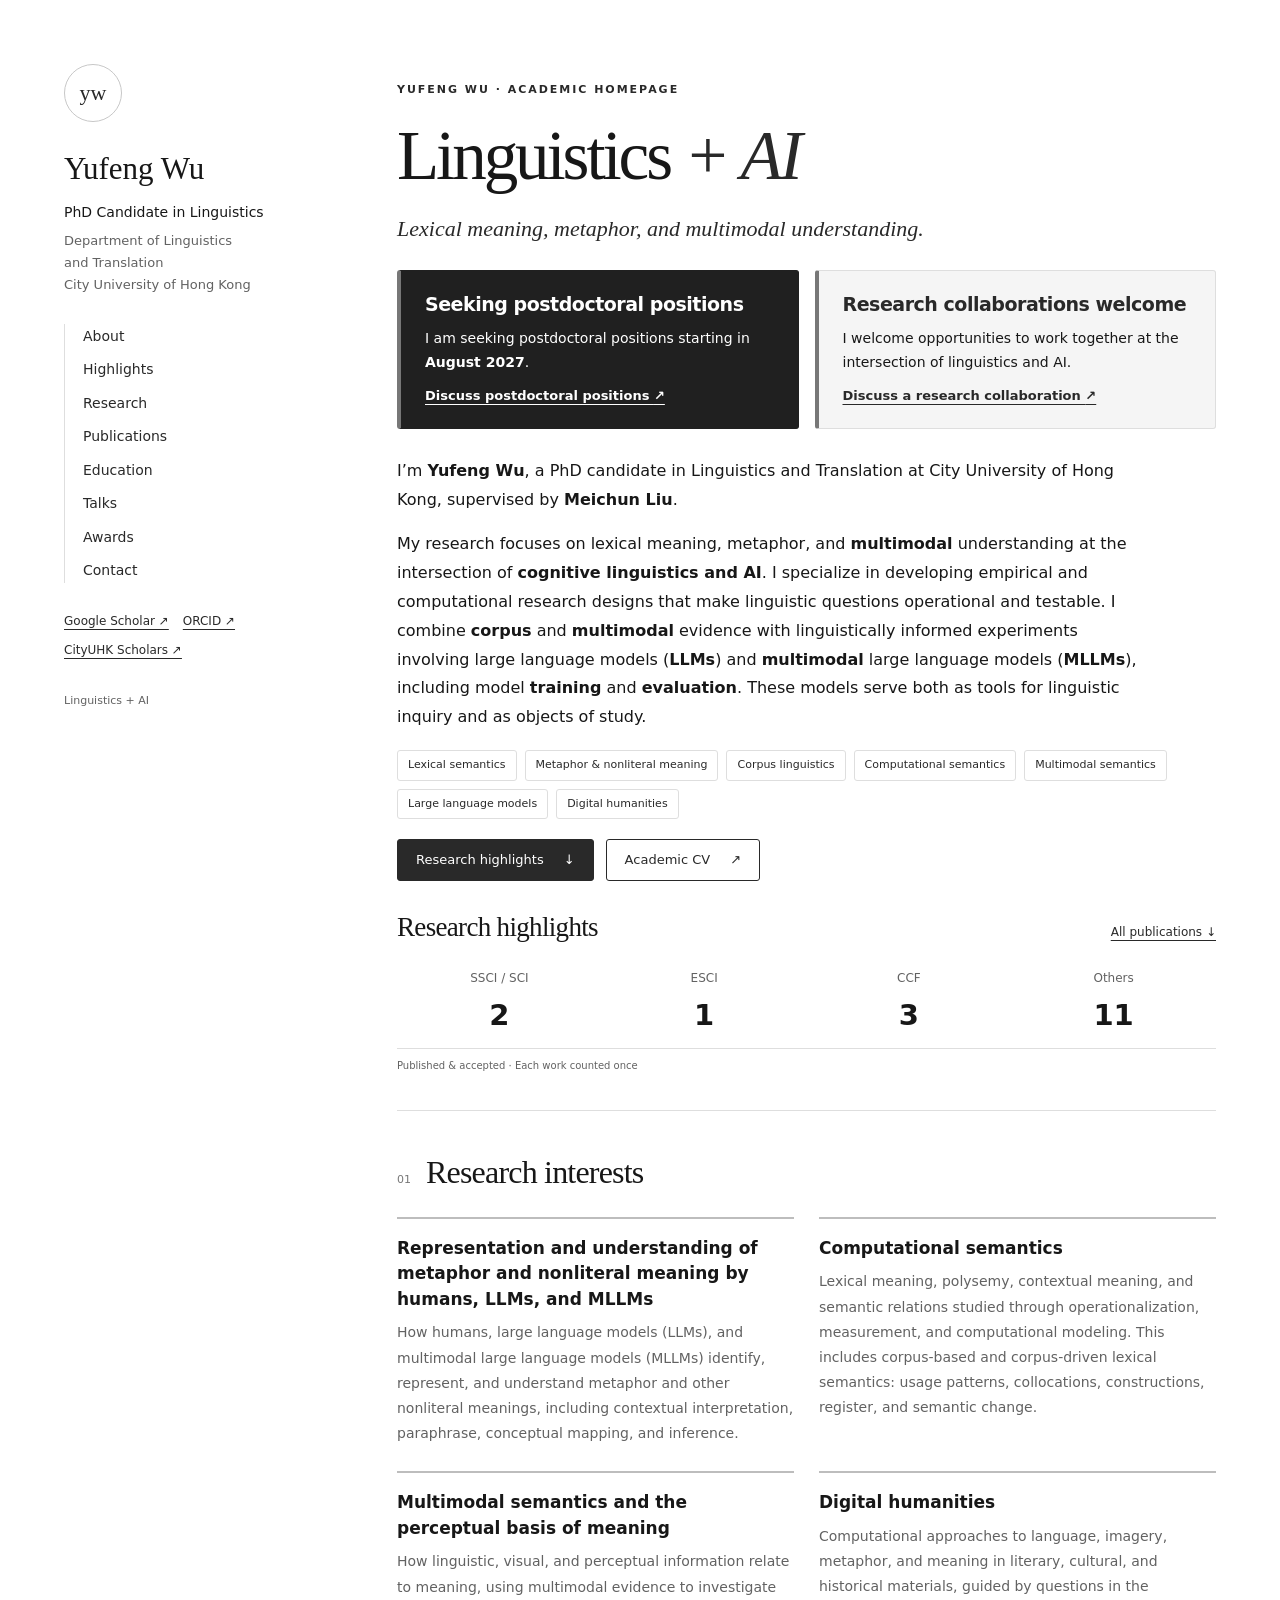
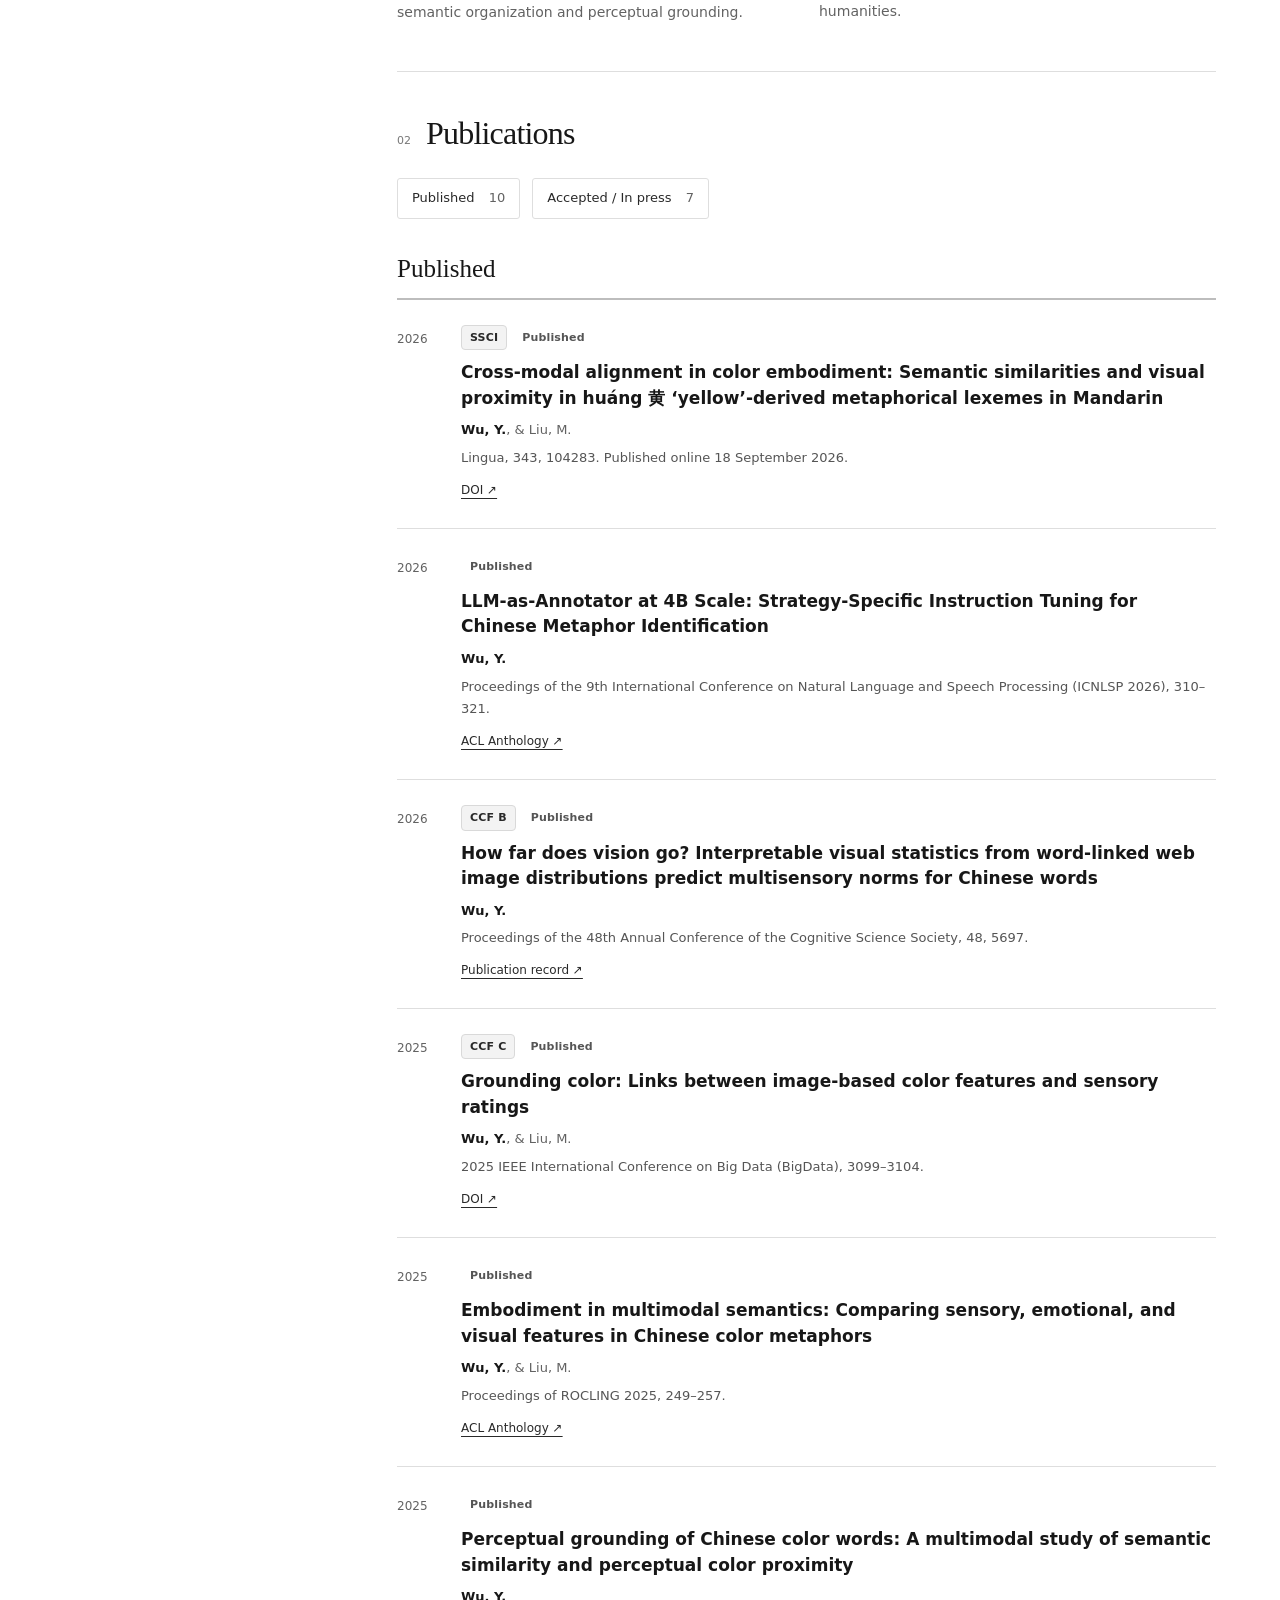
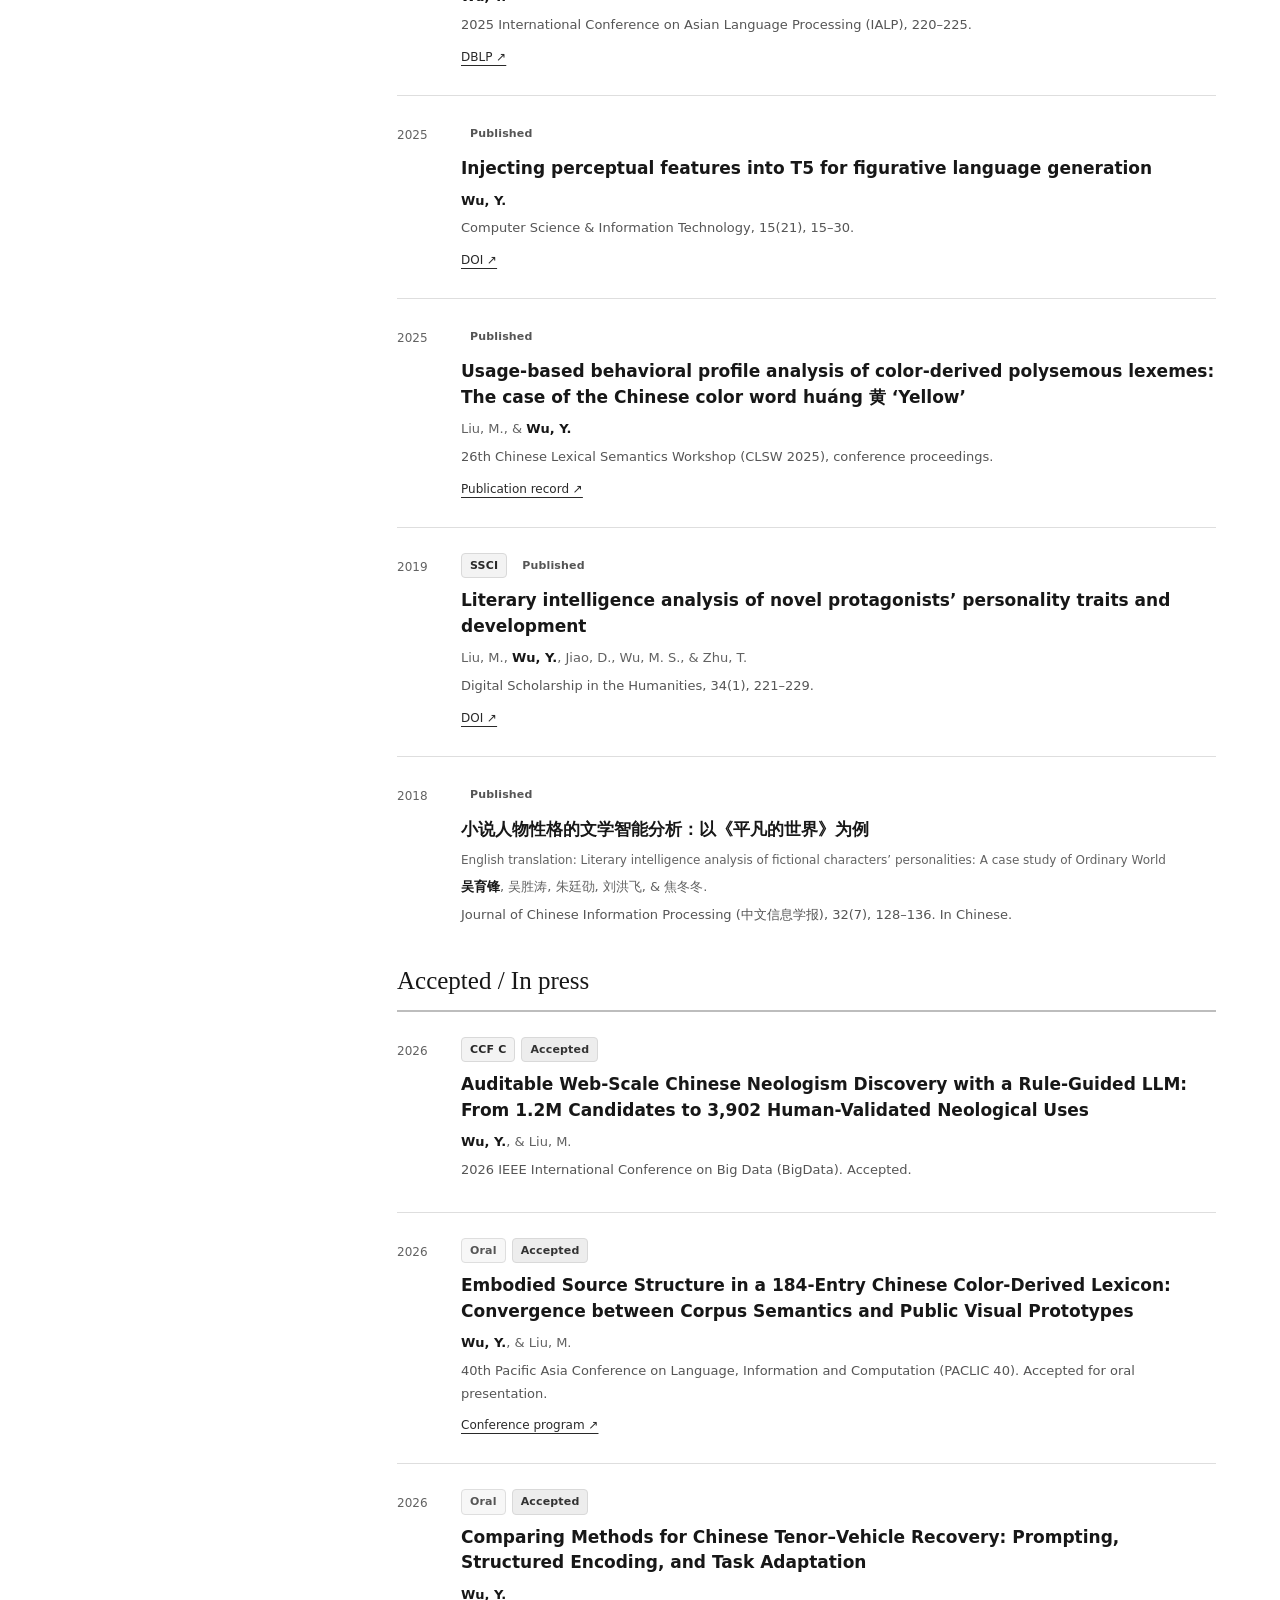
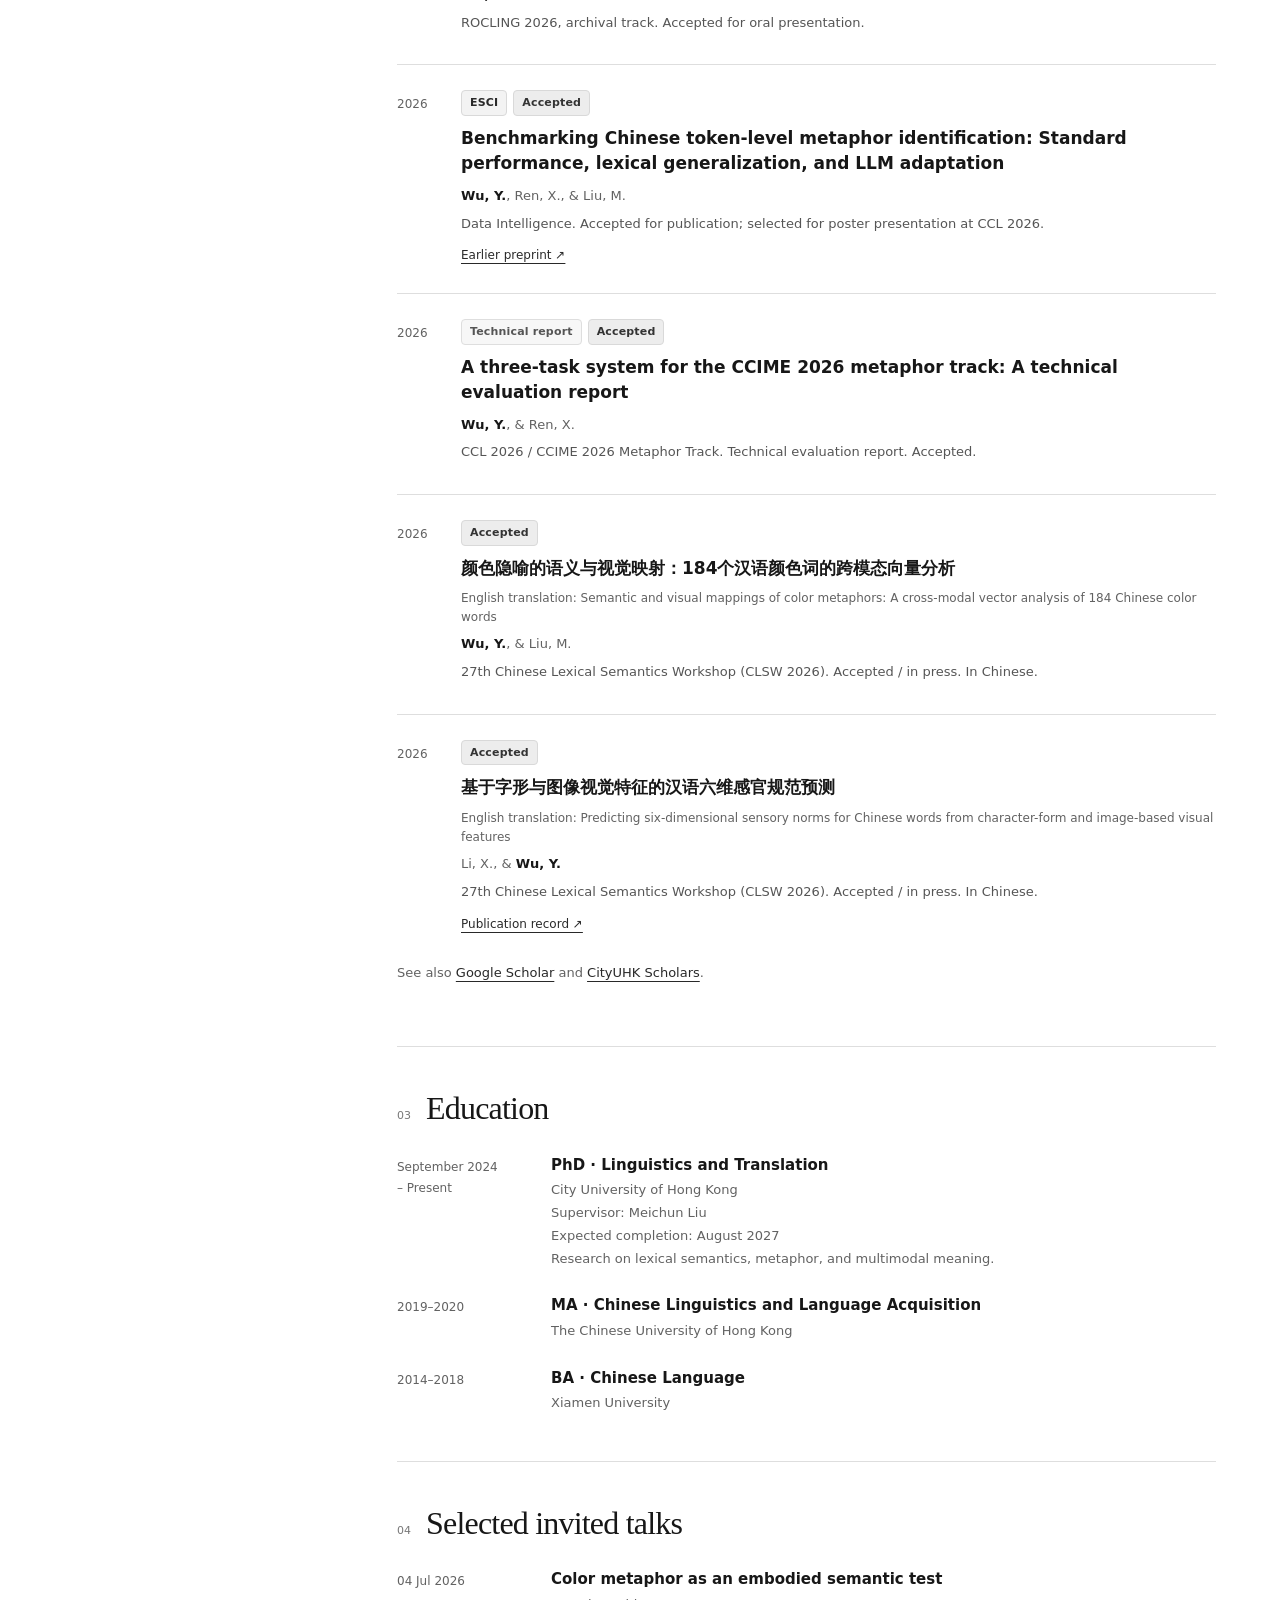
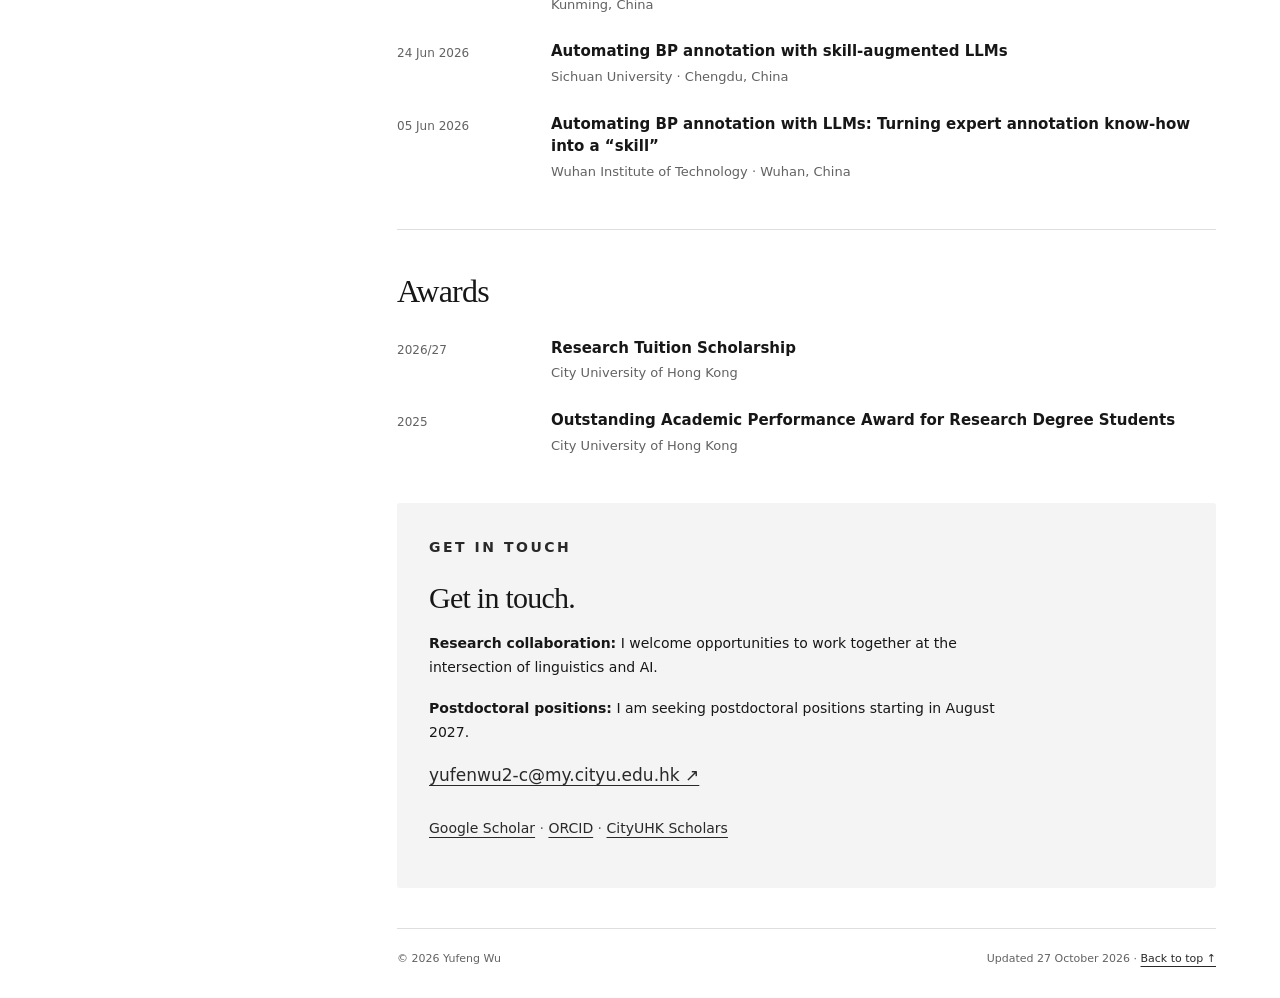
==== index.html @ 5bd3dda6 "Unify MLLMs terminology in research interests" ====
<!doctype html>
<html lang="en">
<head>
  <meta charset="utf-8"><meta name="viewport" content="width=device-width,initial-scale=1">
  <title>Yufeng Wu | Linguistics + AI</title>
  <meta name="description" content="Yufeng Wu is a PhD candidate in Linguistics and Translation at City University of Hong Kong. Linguistics + AI: lexical semantics, metaphor, computational semantics, multimodal meaning, and digital humanities.">
  <meta name="keywords" content="Yufeng Wu, Linguistics + AI, lexical semantics, metaphor, corpus linguistics, computational semantics, multimodal semantics, large language models, digital humanities">
  <meta name="theme-color" content="#ffffff"><meta property="og:title" content="Yufeng Wu | Linguistics + AI"><meta property="og:description" content="Linguistics + AI: lexical semantics, metaphor, multimodal meaning, and digital humanities."><meta property="og:type" content="website"><meta property="og:url" content="https://evan-wu59.github.io/">
  <link rel="canonical" href="https://evan-wu59.github.io/"><link rel="icon" type="image/svg+xml" href="favicon.svg"><link rel="stylesheet" href="styles.css?v=20261028-monochrome"><script src="site.js" defer></script>
</head>
<body>
<a class="skip" href="#main">Skip to content</a>
<div class="layout">
  <aside class="sidebar" aria-label="Profile and navigation">
    <div class="monogram" aria-hidden="true">yw</div>
    <a class="identity" href="./">Yufeng Wu</a>
    <p class="role">PhD Candidate in Linguistics</p>
    <p class="affiliation">Department of Linguistics<br>and Translation<br>City University of Hong Kong</p>
    <nav class="navigation" aria-label="Main navigation"><a href="#about">About</a><a href="#highlights">Highlights</a><a href="#research">Research</a><a href="#publications">Publications</a><a href="#education">Education</a><a href="#talks">Talks</a><a href="#awards">Awards</a><a href="#contact">Contact</a></nav>
    <div class="profile-links"><a href="https://scholar.google.com/citations?user=nvYz400AAAAJ&amp;hl=en">Google Scholar ↗</a><a href="https://orcid.org/0000-0002-1842-1677">ORCID ↗</a><a href="https://scholars.cityu.edu.hk/en/persons/yufenwu2/">CityUHK Scholars ↗</a></div>
    <p class="sidebar-note">Linguistics + AI</p>
  </aside>
  <main id="main">
    <section class="hero" id="about" aria-labelledby="intro-title">
<p class="eyebrow">Yufeng Wu · Academic homepage</p>
<h1 id="intro-title">Linguistics <em>+ AI</em></h1>
<p class="hero-subtitle">Lexical meaning, metaphor, and multimodal understanding.</p>
<div class="opportunity-grid">
<aside class="opportunities" aria-label="Postdoctoral positions">
<h2 class="opportunity-title">Seeking postdoctoral positions</h2>
<p>I am seeking postdoctoral positions starting in <strong>August 2027</strong>.</p>
<a class="opportunity-link" href="mailto:yufenwu2-c@my.cityu.edu.hk?subject=Postdoctoral%20positions%20starting%20August%202027">Discuss postdoctoral positions <span aria-hidden="true">&#8599;</span></a>
</aside>
<aside class="opportunities collaboration" aria-label="Research collaboration">
<h2 class="opportunity-title">Research collaborations welcome</h2>
<p>I welcome opportunities to work together at the intersection of linguistics and AI.</p>
<a class="opportunity-link" href="mailto:yufenwu2-c@my.cityu.edu.hk?subject=Research%20collaboration">Discuss a research collaboration <span aria-hidden="true">&#8599;</span></a>
</aside>
</div>
<div class="intro">
  <p>I’m <strong>Yufeng Wu</strong>, a PhD candidate in Linguistics and Translation at City University of Hong Kong, supervised by <strong>Meichun Liu</strong>.</p>
  <p>My research focuses on lexical meaning, metaphor, and <strong>multimodal</strong> understanding at the intersection of <strong>cognitive linguistics and AI</strong>. I specialize in developing empirical and computational research designs that make linguistic questions operational and testable. I combine <strong>corpus</strong> and <strong>multimodal</strong> evidence with linguistically informed experiments involving large language models (<strong>LLMs</strong>) and <strong>multimodal</strong> large language models (<strong>MLLMs</strong>), including model <strong>training</strong> and <strong>evaluation</strong>. These models serve both as tools for linguistic inquiry and as objects of study.</p>
</div>
<ul class="keywords" aria-label="Research keywords"><li>Lexical semantics</li><li>Metaphor &amp; nonliteral meaning</li><li>Corpus linguistics</li><li>Computational semantics</li><li>Multimodal semantics</li><li>Large language models</li><li>Digital humanities</li></ul>
<div class="hero-actions"><a class="button" href="#highlights">Research highlights <span aria-hidden="true">↓</span></a><a class="button secondary" href="cv.html">Academic CV <span aria-hidden="true">↗</span></a></div>
</section><section class="highlights" id="highlights" aria-labelledby="highlights-title"><div class="highlight-heading"><h2 id="highlights-title">Research highlights</h2><a href="#publications">All publications &darr;</a></div><table class="research-stats" aria-describedby="stats-note"><caption class="sr-only">All published and accepted works, counted once.</caption><thead><tr><th scope="col"><a href="#publication-01" title="Lingua; Digital Scholarship in the Humanities">SSCI / SCI</a></th><th scope="col"><a href="#publication-14" title="Data Intelligence; accepted for publication">ESCI</a></th><th scope="col"><a href="#publication-03" title="CogSci and IEEE BigData">CCF</a></th><th scope="col"><a href="#publication-02" title="Other published and accepted works">Others</a></th></tr></thead><tbody><tr><td>2</td><td>1</td><td>3</td><td>11</td></tr></tbody></table><p class="stats-note" id="stats-note">Published &amp; accepted &middot; Each work counted once</p></section>
    <section class="section" id="research" aria-labelledby="research-title"><div class="section-head"><span class="section-num" aria-hidden="true">01</span><h2 id="research-title">Research interests</h2></div><div class="research-grid"><article class="research-item"><h3>Representation and understanding of metaphor and nonliteral meaning by humans, LLMs, and MLLMs</h3><p>How humans, large language models (LLMs), and multimodal large language models (MLLMs) identify, represent, and understand metaphor and other nonliteral meanings, including contextual interpretation, paraphrase, conceptual mapping, and inference.</p></article><article class="research-item"><h3>Computational semantics</h3><p>Lexical meaning, polysemy, contextual meaning, and semantic relations studied through operationalization, measurement, and computational modeling. This includes corpus-based and corpus-driven lexical semantics: usage patterns, collocations, constructions, register, and semantic change.</p></article><article class="research-item"><h3>Multimodal semantics and the perceptual basis of meaning</h3><p>How linguistic, visual, and perceptual information relate to meaning, using multimodal evidence to investigate semantic organization and perceptual grounding.</p></article><article class="research-item"><h3>Digital humanities</h3><p>Computational approaches to language, imagery, metaphor, and meaning in literary, cultural, and historical materials, guided by questions in the humanities.</p></article></div></section>
    <section class="section" id="publications" aria-labelledby="publications-title"><div class="section-head"><span class="section-num" aria-hidden="true">02</span><h2 id="publications-title">Publications</h2></div><nav class="publication-jumps" aria-label="Publication categories"><a href="#published">Published <span>10</span></a><a href="#accepted">Accepted / In press <span>7</span></a></nav><section class="publication-group" id="published" aria-labelledby="published-title"><h3 class="publication-group-title" id="published-title">Published</h3><div class="publications"><article class="publication" id="publication-01"><span class="year">2026</span><div><div class="publication-badges"><a class="badge ssci" href="https://repository.gsi.de/record/44280" title="Journal indexed in the Social Sciences Citation Index">SSCI</a><span class="badge status-published">Published</span></div><h4><a href="https://doi.org/10.1016/j.lingua.2026.104283">Cross-modal alignment in color embodiment: Semantic similarities and visual proximity in huáng 黄 ‘yellow’-derived metaphorical lexemes in Mandarin</a></h4><p class="authors"><strong>Wu, Y.</strong>, &amp; Liu, M.</p><p class="venue">Lingua, 343, 104283. Published online 18 September 2026.</p><a class="paper-link" href="https://doi.org/10.1016/j.lingua.2026.104283">DOI ↗</a></div></article>
<article class="publication" id="publication-02"><span class="year">2026</span><div><div class="publication-badges"><span class="badge status-published">Published</span></div><h4><a href="https://aclanthology.org/2026.icnlsp-1.29/">LLM-as-Annotator at 4B Scale: Strategy-Specific Instruction Tuning for Chinese Metaphor Identification</a></h4><p class="authors"><strong>Wu, Y.</strong></p><p class="venue">Proceedings of the 9th International Conference on Natural Language and Speech Processing (ICNLSP 2026), 310–321.</p><a class="paper-link" href="https://aclanthology.org/2026.icnlsp-1.29/">ACL Anthology ↗</a></div></article>
<article class="publication" id="publication-03"><span class="year">2026</span><div><div class="publication-badges"><a class="badge ccf-b" href="https://www.ccf.org.cn/Academic_Evaluation/Cross_Compre_Emerging/" title="CCF conference classification">CCF B</a><span class="badge status-published">Published</span></div><h4><a href="https://scholars.cityu.edu.hk/en/publications/how-far-does-vision-go-interpretable-visual-statistics-from-word-/">How far does vision go? Interpretable visual statistics from word-linked web image distributions predict multisensory norms for Chinese words</a></h4><p class="authors"><strong>Wu, Y.</strong></p><p class="venue">Proceedings of the 48th Annual Conference of the Cognitive Science Society, 48, 5697.</p><a class="paper-link" href="https://scholars.cityu.edu.hk/en/publications/how-far-does-vision-go-interpretable-visual-statistics-from-word-/">Publication record ↗</a></div></article>
<article class="publication" id="publication-04"><span class="year">2025</span><div><div class="publication-badges"><a class="badge ccf-c" href="https://www.ccf.org.cn/Academic_Evaluation/Cross_Compre_Emerging/" title="CCF conference classification">CCF C</a><span class="badge status-published">Published</span></div><h4><a href="https://doi.org/10.1109/BigData66926.2025.11402210">Grounding color: Links between image-based color features and sensory ratings</a></h4><p class="authors"><strong>Wu, Y.</strong>, &amp; Liu, M.</p><p class="venue">2025 IEEE International Conference on Big Data (BigData), 3099–3104.</p><a class="paper-link" href="https://doi.org/10.1109/BigData66926.2025.11402210">DOI ↗</a></div></article>
<article class="publication" id="publication-05"><span class="year">2025</span><div><div class="publication-badges"><span class="badge status-published">Published</span></div><h4><a href="https://aclanthology.org/2025.rocling-main.26/">Embodiment in multimodal semantics: Comparing sensory, emotional, and visual features in Chinese color metaphors</a></h4><p class="authors"><strong>Wu, Y.</strong>, &amp; Liu, M.</p><p class="venue">Proceedings of ROCLING 2025, 249–257.</p><a class="paper-link" href="https://aclanthology.org/2025.rocling-main.26/">ACL Anthology ↗</a></div></article>
<article class="publication" id="publication-06"><span class="year">2025</span><div><div class="publication-badges"><span class="badge status-published">Published</span></div><h4><a href="https://dblp.org/rec/conf/ialp/Wu25">Perceptual grounding of Chinese color words: A multimodal study of semantic similarity and perceptual color proximity</a></h4><p class="authors"><strong>Wu, Y.</strong></p><p class="venue">2025 International Conference on Asian Language Processing (IALP), 220–225.</p><a class="paper-link" href="https://dblp.org/rec/conf/ialp/Wu25">DBLP ↗</a></div></article>
<article class="publication" id="publication-07"><span class="year">2025</span><div><div class="publication-badges"><span class="badge status-published">Published</span></div><h4><a href="https://doi.org/10.5121/csit.2025.152102">Injecting perceptual features into T5 for figurative language generation</a></h4><p class="authors"><strong>Wu, Y.</strong></p><p class="venue">Computer Science &amp; Information Technology, 15(21), 15–30.</p><a class="paper-link" href="https://doi.org/10.5121/csit.2025.152102">DOI ↗</a></div></article>
<article class="publication" id="publication-08"><span class="year">2025</span><div><div class="publication-badges"><span class="badge status-published">Published</span></div><h4><a href="https://scholars.cityu.edu.hk/en/publications/usage-based-behavioral-profile-analysis-of-color-derived-polysemo/">Usage-based behavioral profile analysis of color-derived polysemous lexemes: The case of the Chinese color word huáng 黄 ‘Yellow’</a></h4><p class="authors">Liu, M., &amp; <strong>Wu, Y.</strong></p><p class="venue">26th Chinese Lexical Semantics Workshop (CLSW 2025), conference proceedings.</p><a class="paper-link" href="https://scholars.cityu.edu.hk/en/publications/usage-based-behavioral-profile-analysis-of-color-derived-polysemo/">Publication record ↗</a></div></article>
<article class="publication" id="publication-09"><span class="year">2019</span><div><div class="publication-badges"><a class="badge ssci" href="https://academic.oup.com/dsh/pages/about" title="Journal indexed in the Social Sciences Citation Index">SSCI</a><span class="badge status-published">Published</span></div><h4><a href="https://doi.org/10.1093/llc/fqy020">Literary intelligence analysis of novel protagonists’ personality traits and development</a></h4><p class="authors">Liu, M., <strong>Wu, Y.</strong>, Jiao, D., Wu, M. S., &amp; Zhu, T.</p><p class="venue">Digital Scholarship in the Humanities, 34(1), 221–229.</p><a class="paper-link" href="https://doi.org/10.1093/llc/fqy020">DOI ↗</a></div></article>
<article class="publication" id="publication-10"><span class="year">2018</span><div><div class="publication-badges"><span class="badge status-published">Published</span></div><h4>小说人物性格的文学智能分析：以《平凡的世界》为例</h4><p class="translation">English translation: Literary intelligence analysis of fictional characters’ personalities: A case study of Ordinary World</p><p class="authors"><strong>吴育锋</strong>, 吴胜涛, 朱廷劭, 刘洪飞, &amp; 焦冬冬.</p><p class="venue">Journal of Chinese Information Processing (中文信息学报), 32(7), 128–136. In Chinese.</p></div></article></div></section><section class="publication-group" id="accepted" aria-labelledby="accepted-title"><h3 class="publication-group-title" id="accepted-title">Accepted / In press</h3><div class="publications"><article class="publication" id="publication-11"><span class="year">2026</span><div><div class="publication-badges"><a class="badge ccf-c" href="https://www.ccf.org.cn/Academic_Evaluation/Cross_Compre_Emerging/" title="CCF conference classification">CCF C</a><span class="badge status-accepted">Accepted</span></div><h4>Auditable Web-Scale Chinese Neologism Discovery with a Rule-Guided LLM: From 1.2M Candidates to 3,902 Human-Validated Neological Uses</h4><p class="authors"><strong>Wu, Y.</strong>, &amp; Liu, M.</p><p class="venue">2026 IEEE International Conference on Big Data (BigData). Accepted.</p></div></article>
<article class="publication" id="publication-12"><span class="year">2026</span><div><div class="publication-badges"><span class="badge type">Oral</span><span class="badge status-accepted">Accepted</span></div><h4><a href="https://paclic2026.github.io/program.html">Embodied Source Structure in a 184-Entry Chinese Color-Derived Lexicon: Convergence between Corpus Semantics and Public Visual Prototypes</a></h4><p class="authors"><strong>Wu, Y.</strong>, &amp; Liu, M.</p><p class="venue">40th Pacific Asia Conference on Language, Information and Computation (PACLIC 40). Accepted for oral presentation.</p><a class="paper-link" href="https://paclic2026.github.io/program.html">Conference program ↗</a></div></article>
<article class="publication" id="publication-13"><span class="year">2026</span><div><div class="publication-badges"><span class="badge type">Oral</span><span class="badge status-accepted">Accepted</span></div><h4>Comparing Methods for Chinese Tenor–Vehicle Recovery: Prompting, Structured Encoding, and Task Adaptation</h4><p class="authors"><strong>Wu, Y.</strong></p><p class="venue">ROCLING 2026, archival track. Accepted for oral presentation.</p></div></article>
<article class="publication" id="publication-14"><span class="year">2026</span><div><div class="publication-badges"><a class="badge esci" href="https://www.sciengine.com/DI/home" title="Journal indexed in the Emerging Sources Citation Index">ESCI</a><span class="badge status-accepted">Accepted</span></div><h4><a href="https://arxiv.org/abs/2605.07170">Benchmarking Chinese token-level metaphor identification: Standard performance, lexical generalization, and LLM adaptation</a></h4><p class="authors"><strong>Wu, Y.</strong>, Ren, X., &amp; Liu, M.</p><p class="venue">Data Intelligence. Accepted for publication; selected for poster presentation at CCL 2026.</p><a class="paper-link" href="https://arxiv.org/abs/2605.07170">Earlier preprint ↗</a></div></article>
<article class="publication" id="publication-15"><span class="year">2026</span><div><div class="publication-badges"><span class="badge type">Technical report</span><span class="badge status-accepted">Accepted</span></div><h4>A three-task system for the CCIME 2026 metaphor track: A technical evaluation report</h4><p class="authors"><strong>Wu, Y.</strong>, &amp; Ren, X.</p><p class="venue">CCL 2026 / CCIME 2026 Metaphor Track. Technical evaluation report. Accepted.</p></div></article>
<article class="publication" id="publication-16"><span class="year">2026</span><div><div class="publication-badges"><span class="badge status-accepted">Accepted</span></div><h4>颜色隐喻的语义与视觉映射：184个汉语颜色词的跨模态向量分析</h4><p class="translation">English translation: Semantic and visual mappings of color metaphors: A cross-modal vector analysis of 184 Chinese color words</p><p class="authors"><strong>Wu, Y.</strong>, &amp; Liu, M.</p><p class="venue">27th Chinese Lexical Semantics Workshop (CLSW 2026). Accepted / in press. In Chinese.</p></div></article>
<article class="publication" id="publication-17"><span class="year">2026</span><div><div class="publication-badges"><span class="badge status-accepted">Accepted</span></div><h4><a href="https://scholars.cityu.edu.hk/en/publications/%E5%9F%BA%E4%BA%8E%E5%AD%97%E5%BD%A2%E4%B8%8E%E5%9B%BE%E5%83%8F%E8%A7%86%E8%A7%89%E7%89%B9%E5%BE%81%E7%9A%84%E6%B1%89%E8%AF%AD%E5%85%AD%E7%BB%B4%E6%84%9F%E5%AE%98%E8%A7%84%E8%8C%83%E9%A2%84%E6%B5%8B/">基于字形与图像视觉特征的汉语六维感官规范预测</a></h4><p class="translation">English translation: Predicting six-dimensional sensory norms for Chinese words from character-form and image-based visual features</p><p class="authors">Li, X., &amp; <strong>Wu, Y.</strong></p><p class="venue">27th Chinese Lexical Semantics Workshop (CLSW 2026). Accepted / in press. In Chinese.</p><a class="paper-link" href="https://scholars.cityu.edu.hk/en/publications/%E5%9F%BA%E4%BA%8E%E5%AD%97%E5%BD%A2%E4%B8%8E%E5%9B%BE%E5%83%8F%E8%A7%86%E8%A7%89%E7%89%B9%E5%BE%81%E7%9A%84%E6%B1%89%E8%AF%AD%E5%85%AD%E7%BB%B4%E6%84%9F%E5%AE%98%E8%A7%84%E8%8C%83%E9%A2%84%E6%B5%8B/">Publication record ↗</a></div></article></div></section><p class="section-note">See also <a href="https://scholar.google.com/citations?user=nvYz400AAAAJ&amp;hl=en">Google Scholar</a> and <a href="https://scholars.cityu.edu.hk/en/persons/yufenwu2/">CityUHK Scholars</a>.</p></section>
    <section class="section" id="education" aria-labelledby="education-title">
      <div class="section-head"><span class="section-num" aria-hidden="true">03</span><h2 id="education-title">Education</h2></div>
      <div class="timeline-row"><span class="date">September 2024<br>– Present</span><div><h3>PhD · Linguistics and Translation</h3><p>City University of Hong Kong</p><p>Supervisor: Meichun Liu</p><p>Expected completion: August 2027</p><p>Research on lexical semantics, metaphor, and multimodal meaning.</p></div></div>
      <div class="timeline-row"><span class="date">2019–2020</span><div><h3>MA · Chinese Linguistics and Language Acquisition</h3><p>The Chinese University of Hong Kong</p></div></div>
      <div class="timeline-row"><span class="date">2014–2018</span><div><h3>BA · Chinese Language</h3><p>Xiamen University</p></div></div>
    </section>
    <section class="section" id="talks" aria-labelledby="talks-title">
      <div class="section-head"><span class="section-num" aria-hidden="true">04</span><h2 id="talks-title">Selected invited talks</h2></div>
      <div class="timeline-row"><time class="date" datetime="2026-07-04">04 Jul 2026</time><div><h3>Color metaphor as an embodied semantic test</h3><p>Kunming, China</p></div></div>
      <div class="timeline-row"><time class="date" datetime="2026-06-24">24 Jun 2026</time><div><h3>Automating BP annotation with skill-augmented LLMs</h3><p>Sichuan University · Chengdu, China</p></div></div>
      <div class="timeline-row"><time class="date" datetime="2026-06-05">05 Jun 2026</time><div><h3>Automating BP annotation with LLMs: Turning expert annotation know-how into a “skill”</h3><p>Wuhan Institute of Technology · Wuhan, China</p></div></div>
    </section>
    <section class="section" id="awards" aria-labelledby="awards-title"><div class="section-head"><h2 id="awards-title">Awards</h2></div><div class="timeline-row"><span class="date">2026/27</span><div><h3>Research Tuition Scholarship</h3><p>City University of Hong Kong</p></div></div><div class="timeline-row"><span class="date">2025</span><div><h3>Outstanding Academic Performance Award for Research Degree Students</h3><p>City University of Hong Kong</p></div></div></section><section class="contact" id="contact" aria-labelledby="contact-title"><p class="eyebrow">Get in touch</p><h2 id="contact-title">Get in touch.</h2><p><strong>Research collaboration:</strong> I welcome opportunities to work together at the intersection of linguistics and AI.</p><p><strong>Postdoctoral positions:</strong> I am seeking postdoctoral positions starting in August 2027.</p><a class="email" href="mailto:yufenwu2-c@my.cityu.edu.hk">yufenwu2-c@my.cityu.edu.hk ↗</a><p class="section-note"><a href="https://scholar.google.com/citations?user=nvYz400AAAAJ&amp;hl=en">Google Scholar</a> · <a href="https://orcid.org/0000-0002-1842-1677">ORCID</a> · <a href="https://scholars.cityu.edu.hk/en/persons/yufenwu2/">CityUHK Scholars</a></p></section>
    <footer class="footer"><span>© 2026 Yufeng Wu</span><span>Updated 27 October 2026 · <a href="#about">Back to top ↑</a></span></footer>
  </main>
</div>
</body>
</html>
---- styles.css ----
:root{--paper:#ffffff;--ink:#171717;--muted:#626262;--line:#dedede;--green:#292929;--pale:#f4f4f4;--accent:#777777;--serif:Georgia,'Times New Roman',serif;--sans:system-ui,-apple-system,BlinkMacSystemFont,'Segoe UI',sans-serif}
*{box-sizing:border-box}html{scroll-behavior:smooth;scroll-padding-top:32px}body{margin:0;background:var(--paper);color:var(--ink);font:16px/1.75 var(--sans)}a{color:var(--green);text-underline-offset:4px;text-decoration-thickness:1px}a:hover{color:#000000}button,a{-webkit-tap-highlight-color:transparent}a:focus-visible,button:focus-visible{outline:3px solid var(--accent);outline-offset:5px}.skip{position:absolute;left:20px;top:-80px;background:var(--ink);color:white;padding:10px 20px;z-index:10}.skip:focus{top:12px}.layout{max-width:1320px;margin:auto;padding:64px 64px 30px;display:grid;grid-template-columns:245px minmax(0,1fr);gap:88px}.sidebar{position:sticky;top:48px;align-self:start}.monogram{display:grid;place-items:center;width:58px;height:58px;border:1px solid #c7c7c7;border-radius:50%;font:22px var(--serif);color:var(--green);margin-bottom:28px}.identity{font:31px/1.2 var(--serif);text-decoration:none;color:var(--ink)}.role{font-size:14px;margin:12px 0 0}.affiliation{font-size:13px;line-height:1.7;color:var(--muted);margin:5px 0 28px}.navigation{display:flex;flex-direction:column;gap:9px;border-left:1px solid var(--line);padding-left:18px;margin:28px 0}.navigation a{text-decoration:none;font-size:14px}.profile-links{display:flex;gap:8px 14px;flex-wrap:wrap;font-size:12px;max-width:220px}.sidebar-note{font-size:11px;color:var(--muted);margin-top:30px}.eyebrow{text-transform:uppercase;letter-spacing:.18em;font-size:11px;font-weight:650;color:var(--green);margin:0 0 20px}h1{font:normal clamp(44px,5.4vw,72px)/1.08 var(--serif);letter-spacing:-.045em;margin:0 0 26px}h1 em{font-weight:normal;color:var(--green)}.intro{font-size:18px;line-height:1.85;max-width:700px}.intro p{margin:0 0 16px}.intro strong{font-weight:550}.hero{padding:16px 0 48px}.hero-actions{display:flex;flex-wrap:wrap;gap:12px;margin-top:28px}.button{display:inline-flex;align-items:center;justify-content:center;gap:20px;border:1px solid var(--green);padding:10px 18px;text-decoration:none;font:13px/1.5 var(--sans);border-radius:3px;background:var(--green);color:white;cursor:pointer}.button:hover{background:var(--ink);color:white}.button.secondary{background:transparent;color:var(--green)}.button.secondary:hover{background:var(--pale)}.concept-strip{display:flex;align-items:center;gap:18px;margin-top:38px;color:var(--muted);font:italic 17px var(--serif)}.concept-strip span:not(.rule){white-space:nowrap}.concept-strip .rule{height:1px;background:#cccccc;flex:1}.section{border-top:1px solid var(--line);padding:42px 0 46px}.section-head{display:flex;align-items:baseline;gap:15px;margin-bottom:26px}.section-num{font-size:11px;color:var(--accent);font-variant-numeric:tabular-nums}h2{font:normal 32px/1.2 var(--serif);letter-spacing:-.025em;margin:0}h3{font-weight:550;font-size:17px;line-height:1.5;margin:0 0 8px}p{margin:0 0 16px}.research-grid{display:grid;grid-template-columns:repeat(2,minmax(0,1fr));gap:25px}.research-item{border-top:2px solid #bdbdbd;padding-top:17px}.research-item:nth-child(2){border-color:#bdbdbd}.research-item:nth-child(3){border-color:#bdbdbd}.research-item p{font-size:14px;line-height:1.8;color:var(--muted);margin:0}.method-note{font-size:13px;color:var(--muted);border-left:2px solid var(--line);padding:0 0 0 17px;margin:26px 0 0}.filters{display:flex;flex-wrap:wrap;gap:8px;margin-bottom:12px}.filters[hidden]{display:none}.filter{border:1px solid var(--line);border-radius:30px;background:transparent;color:var(--muted);font:12px var(--sans);padding:8px 14px;cursor:pointer}.filter[aria-pressed=true]{background:var(--ink);border-color:var(--ink);color:white}.filter:hover{border-color:var(--green)}.publication{display:grid;grid-template-columns:44px minmax(0,1fr);gap:20px;padding:25px 0;border-bottom:1px solid var(--line)}.publication[hidden]{display:none}.publication:last-child{border-bottom:0;padding-bottom:0}.year{font-size:12px;color:var(--muted);padding-top:4px}.publication h4{font-size:16px}.publication h4 a{color:var(--ink);text-decoration:none}.publication h4 a:hover{text-decoration:underline;color:var(--green)}.authors,.venue{font-size:13px;color:var(--muted);margin:5px 0}.authors strong{color:var(--ink);font-weight:600}.venue{font-style:italic}.paper-link{font-size:12px;display:inline-block;margin-top:4px}.section-note{font-size:13px;color:var(--muted);margin-top:25px}.timeline-row{display:grid;grid-template-columns:130px minmax(0,1fr);gap:24px;margin:0 0 24px}.timeline-row:last-child{margin-bottom:0}.timeline-row .date{font-size:12px;color:var(--muted);padding-top:3px}.timeline-row h3{font-size:15px;margin:0 0 3px}.timeline-row p{font-size:13px;color:var(--muted);margin:0}.contact{background:var(--pale);padding:32px;border-radius:3px;margin:0 0 40px}.contact h2{margin:0 0 15px;font-size:30px}.contact p{font-size:14px;max-width:570px}.email{font-size:17px;overflow-wrap:anywhere}.footer{border-top:1px solid var(--line);padding-top:20px;display:flex;justify-content:space-between;gap:20px;font-size:11px;color:var(--muted)}.sr-only{position:absolute;width:1px;height:1px;padding:0;overflow:hidden;clip:rect(0,0,0,0);white-space:nowrap;border:0}.cv-wrap{max-width:900px;margin:50px auto;padding:0 40px 40px}.cv-wrap h1{font-size:48px;margin-bottom:10px}.cv-wrap .section{padding:25px 0}.cv-wrap h2{font-size:27px}.cv-wrap .cv-top{display:flex;justify-content:space-between;gap:20px;margin-bottom:35px}.cv-wrap .publication{padding:16px 0}.cv-wrap .intro{font-size:15px}
@media(min-width:1400px){.layout{gap:110px}}@media(max-width:1000px){.layout{padding:45px 35px;gap:45px;grid-template-columns:200px minmax(0,1fr)}.research-grid{grid-template-columns:1fr;gap:20px}.research-item{padding-top:12px}.research-item p{max-width:600px}}@media(max-width:700px){html{scroll-padding-top:20px}.layout{display:block;padding:28px 24px}.sidebar{position:static;display:grid;grid-template-columns:50px 1fr;gap:0 16px}.monogram{grid-row:1/4;width:46px;height:46px;font-size:19px;margin:0}.identity{font-size:26px;align-self:center}.role{margin:7px 0 0;font-size:12px}.affiliation{grid-column:2;margin:2px 0 0;font-size:12px}.navigation{grid-column:1/-1;flex-direction:row;flex-wrap:wrap;gap:10px 19px;border:0;padding:16px 0;margin:20px 0 0;border-top:1px solid var(--line);border-bottom:1px solid var(--line)}.navigation a{font-size:12px}.profile-links,.sidebar-note{display:none}.hero{padding:38px 0}.eyebrow{font-size:10px;margin-bottom:17px}h1{font-size:49px}.intro{font-size:16px;line-height:1.85}.concept-strip{gap:10px;font-size:14px}.section{padding:32px 0}.section-head{margin-bottom:22px}h2{font-size:29px}.research-grid{gap:23px}.publication{grid-template-columns:35px minmax(0,1fr);gap:13px}.publication h4{font-size:15px}.timeline-row{grid-template-columns:85px minmax(0,1fr);gap:17px}.contact{padding:25px 22px}.contact h2{font-size:27px}.footer{font-size:10px}.cv-wrap{padding:0 23px 25px;margin:25px auto}.cv-wrap .cv-top{flex-wrap:wrap}.cv-wrap h1{font-size:40px}}
@media(prefers-reduced-motion:reduce){html{scroll-behavior:auto}}@media print{body{background:white;color:#111;font-size:11pt}.no-print,.skip,.sidebar,.filters,.hero-actions,.contact,.footer{display:none!important}.layout,.cv-wrap{display:block;max-width:none;margin:0;padding:0}.section{padding:16px 0}.publication,.timeline-row{break-inside:avoid}a{color:inherit;text-decoration:none}.cv-wrap h1{font-size:30pt}.cv-wrap h2{font-size:18pt}.cv-wrap .intro{font-size:11pt}.publication h4{font-size:11pt}.authors,.venue,.timeline-row p{font-size:10pt}.publication{padding:12px 0}h2,h3{break-after:avoid}.section-head{margin-bottom:14px}@page{margin:18mm}}

.hero-subtitle{font:italic 22px/1.5 var(--serif);color:var(--green);margin:-8px 0 25px}
.keywords{list-style:none;padding:0;margin:25px 0 0;display:flex;flex-wrap:wrap;gap:8px}
.keywords li{font-size:11px;line-height:1.5;border:1px solid var(--line);border-radius:3px;padding:6px 10px;color:var(--green)}
.research-item:nth-child(4){border-color:#bdbdbd}
.publication h4{font-weight:550;line-height:1.5;margin:0 0 8px}
.publication-jumps{display:flex;flex-wrap:wrap;gap:12px;margin-bottom:28px}
.publication-jumps a{border:1px solid var(--line);padding:8px 14px;border-radius:3px;font-size:13px;text-decoration:none}
.publication-jumps a:hover{background:var(--pale)}
.publication-jumps span{font-variant-numeric:tabular-nums;margin-left:10px;color:var(--muted)}
.publication-group{margin-top:34px;scroll-margin-top:30px}
.publication-group-title{font:normal 25px/1.3 var(--serif);padding-bottom:12px;border-bottom:2px solid #bdbdbd;margin:0}
#accepted .publication-group-title{border-color:#bdbdbd}
.translation{font-size:12px;color:var(--muted);line-height:1.6;margin:6px 0}
.opportunity-grid{display:grid;grid-template-columns:repeat(2,minmax(0,1fr));gap:16px;margin:0 0 28px}
.opportunities{background:var(--pale);border:1px solid #dedede;border-left:4px solid var(--green);border-radius:3px;padding:20px 24px;margin:0;break-inside:avoid;display:flex;flex-direction:column}
.opportunities .opportunity-title{font:600 19px/1.4 var(--sans);color:var(--green);margin:0 0 10px}
.opportunities p{font-size:14px;line-height:1.7;margin:0 0 10px}
.opportunities .opportunity-link{font-size:13px;font-weight:600;margin-top:auto}
.collaboration{background:#f5f5f5;border-color:#dedede;border-left-color:#777777}
@media(max-width:1000px){.opportunity-grid{grid-template-columns:1fr}}
@media(max-width:700px){.hero h1{font-size:clamp(36px,10.5vw,49px)}.hero-subtitle{font-size:20px}.publication-group-title{font-size:23px}}
@media print{.publication-jumps{display:none}.research-grid{grid-template-columns:1fr 1fr}.publication-group-title{break-after:avoid}h4{break-after:avoid}}

.hero .intro{font-size:16px;line-height:1.8;max-width:740px}
.hero .keywords{margin-top:18px}
.hero .hero-actions{margin-top:20px}
.hero{padding-bottom:30px}
.opportunities:not(.collaboration){background:#202020;border-color:#202020;border-left-color:#777777;color:#fff}
.opportunities:not(.collaboration) .opportunity-title,.opportunities:not(.collaboration) .opportunity-link{color:#fff}
.opportunities:not(.collaboration) strong{color:#ffffff}
.highlights{padding:0 0 36px;scroll-margin-top:30px}
.highlight-heading{display:flex;align-items:baseline;justify-content:space-between;gap:16px;margin-bottom:18px}
.highlight-heading h2{font-size:27px}
.highlight-heading>a{font-size:12px;white-space:nowrap}
.research-stats{width:100%;border-collapse:collapse;table-layout:fixed;text-align:center}
.research-stats th{width:25%;padding:8px 0;color:var(--muted);font:500 12px/1.5 var(--sans)}
.research-stats th a{color:inherit;text-decoration:none}
.research-stats th a:hover{text-decoration:underline}
.research-stats td{padding:2px 0 13px;border-bottom:1px solid var(--line);font:650 29px/1.3 var(--sans);font-variant-numeric:tabular-nums;color:var(--ink)}
.stats-note{font-size:10px;line-height:1.6;color:var(--muted);margin:9px 0 0}
@media(max-width:700px){.research-stats th{font-size:11px}.research-stats td{font-size:25px}.highlight-heading h2{font-size:24px}}
.publication-badges{display:flex;flex-wrap:wrap;gap:6px;margin:0 0 10px}
.badge{display:inline-flex;align-items:center;font:650 11px/1.4 var(--sans);padding:4px 8px;border:1px solid transparent;border-radius:4px;text-decoration:none;letter-spacing:.015em}
.badge.esci{background:#f3f3f3;color:#292929;border-color:#d9d9d9}
.badge.ssci{background:#f3f3f3;color:#292929;border-color:#d9d9d9}
.badge.ccf-b{background:#f3f3f3;color:#292929;border-color:#d9d9d9}
.badge.ccf-c{background:#f3f3f3;color:#292929;border-color:#d9d9d9}
.badge.type{background:#f7f7f7;color:#555555;border-color:#dedede}
.badge.status-published{background:#ffffff;color:#555555}
.badge.status-accepted{background:#ededed;color:#333333;border-color:#d9d9d9}
a.badge:hover{filter:brightness(.95);text-decoration:underline}
.publication{scroll-margin-top:30px}
.publication h4{font-size:17px;font-weight:650}
.publication .venue{font-size:13px;color:#555555;font-style:normal}
.badge-note{font-size:12px;line-height:1.7;border-top:1px solid var(--line);padding-top:16px}

@media print{.highlights{display:none}.opportunities:not(.collaboration){background:white;color:#111;border-color:#aaa}.opportunities:not(.collaboration) .opportunity-title,.opportunities:not(.collaboration) .opportunity-link,.opportunities:not(.collaboration) strong{color:#111}.badge{border-color:#aaa!important;color:#111!important}}
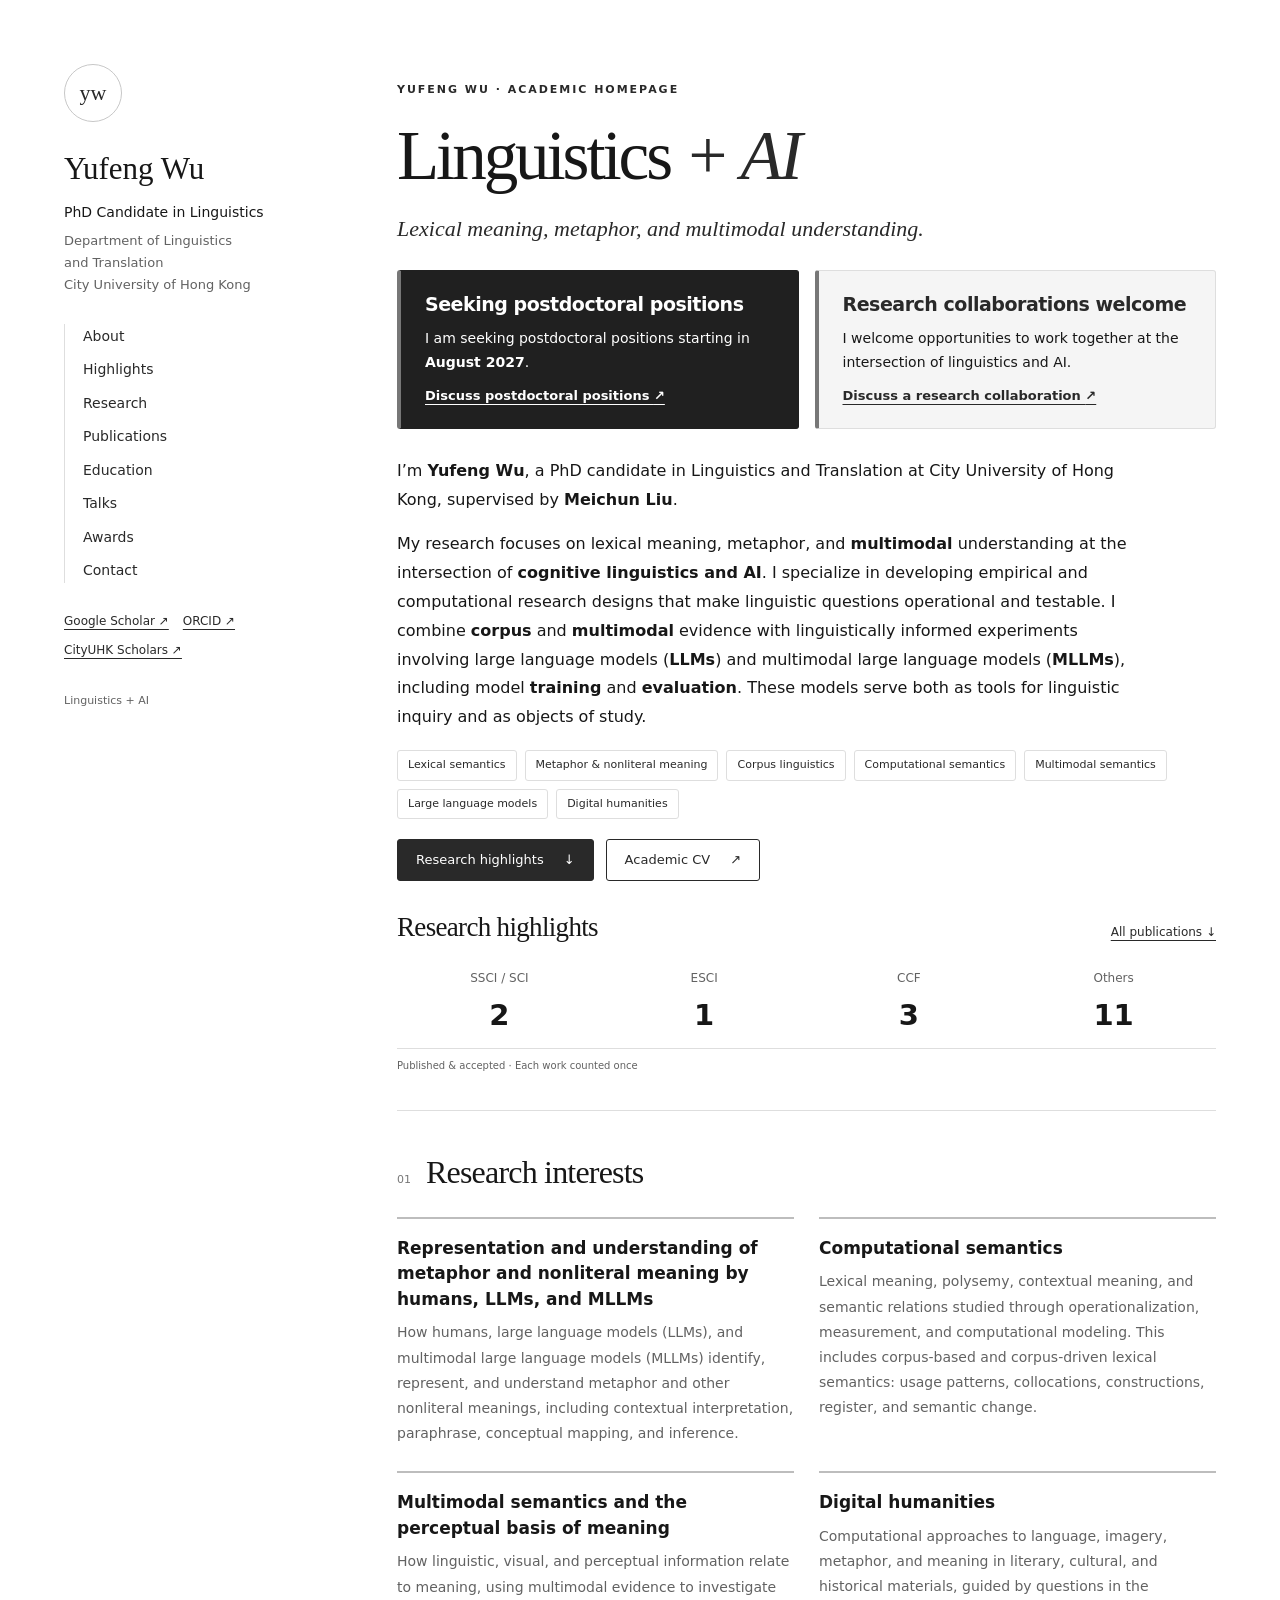
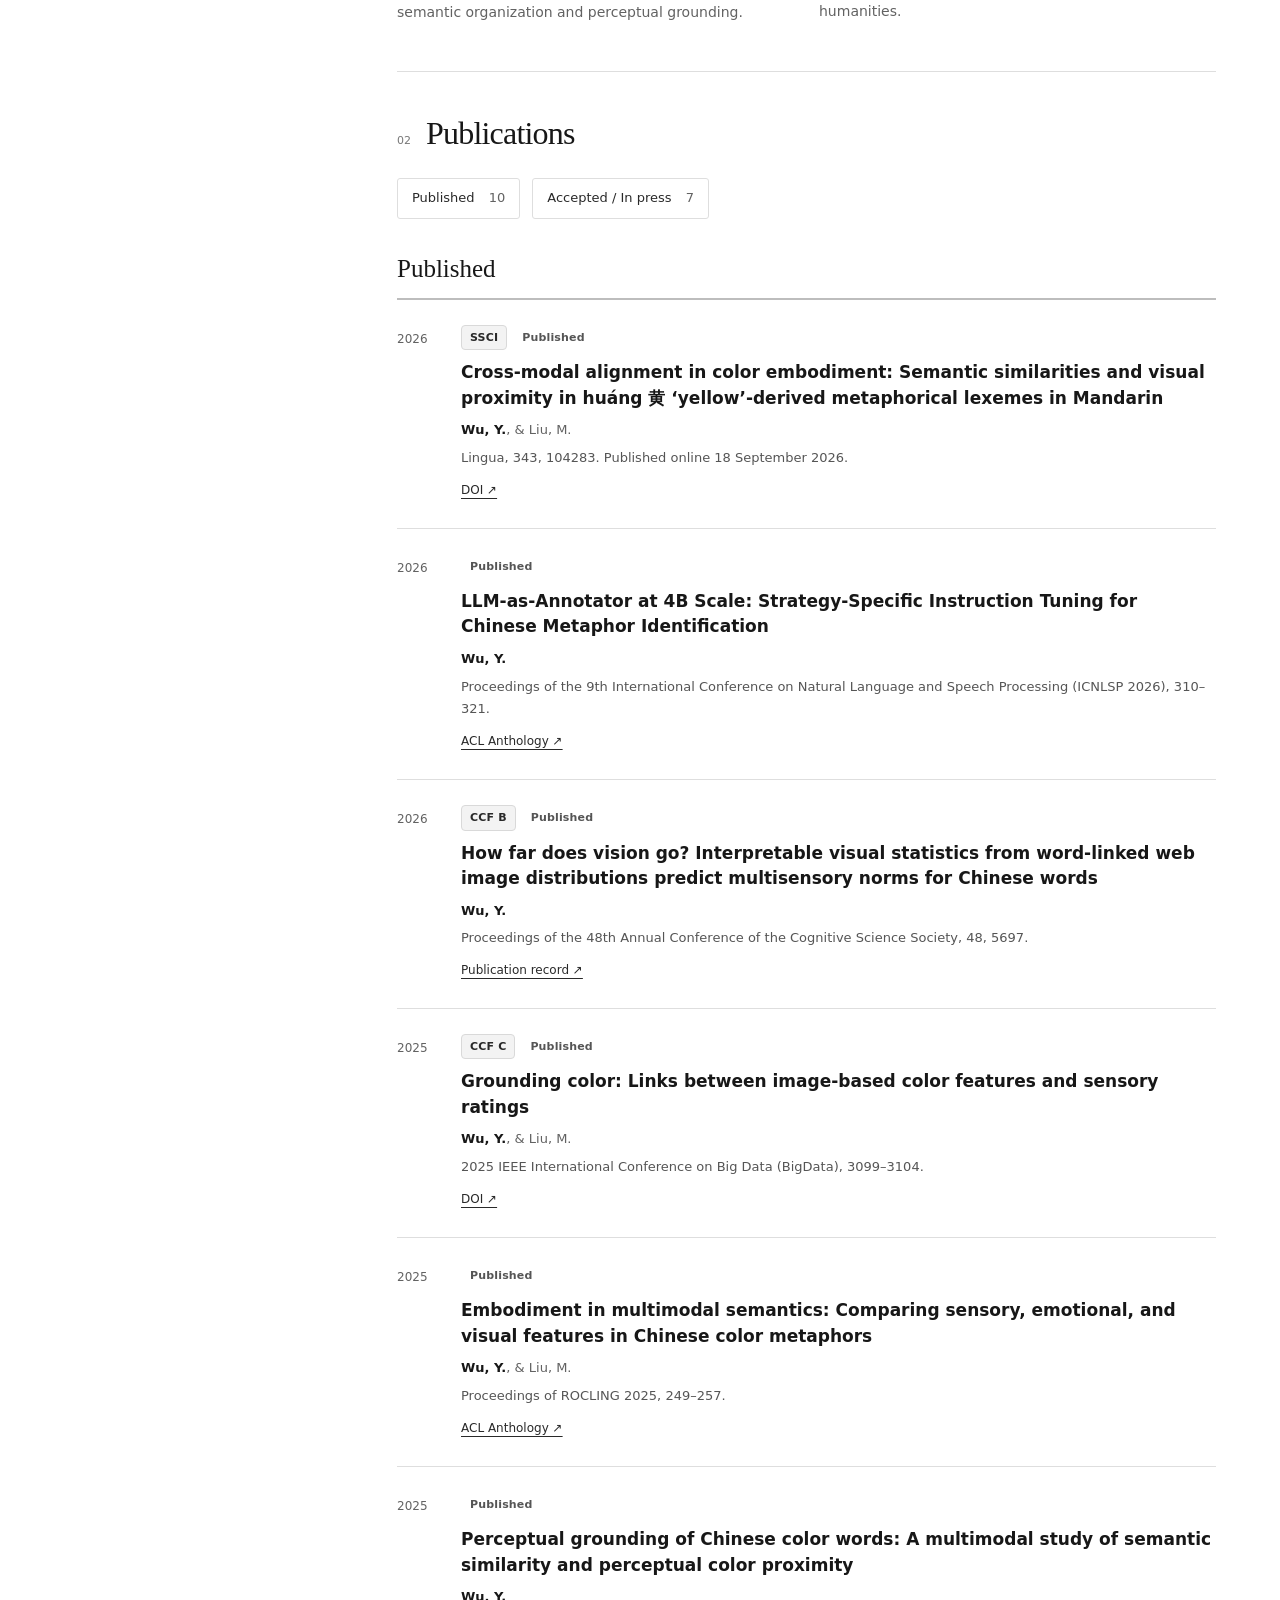
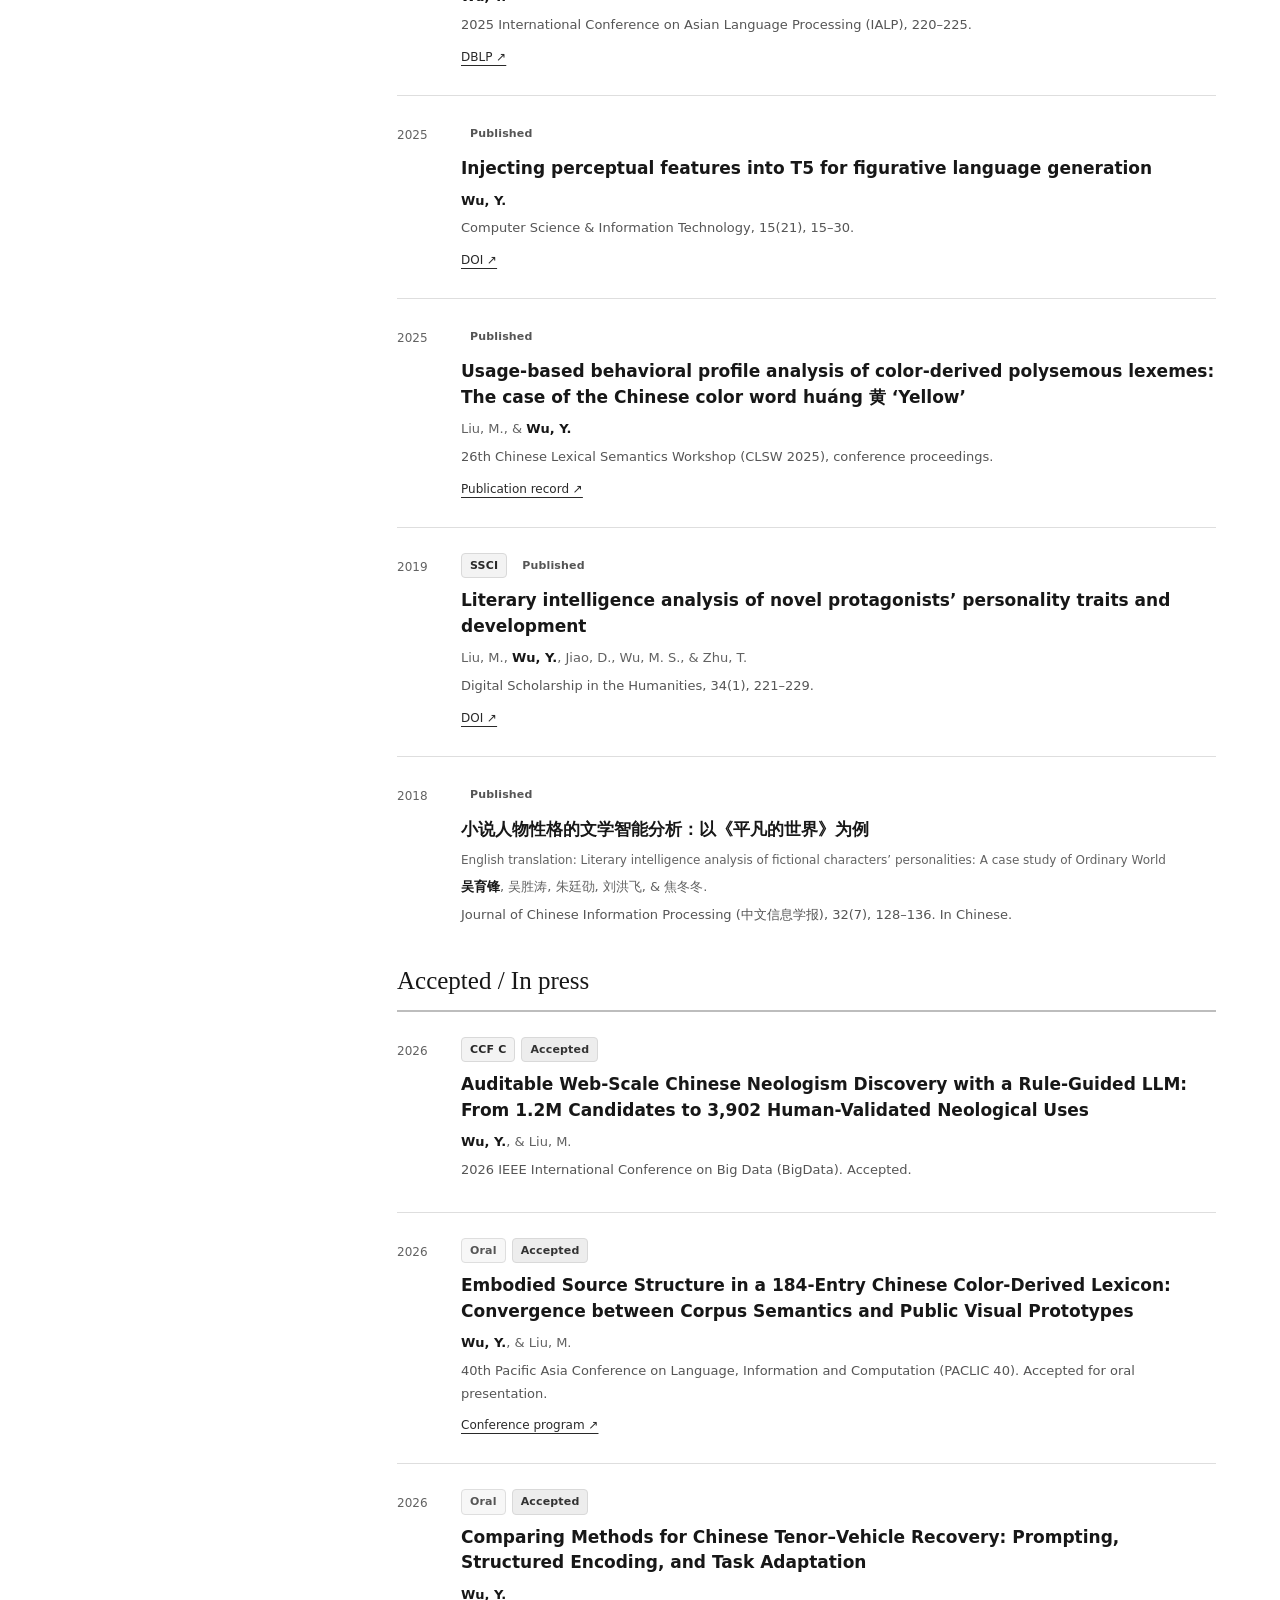
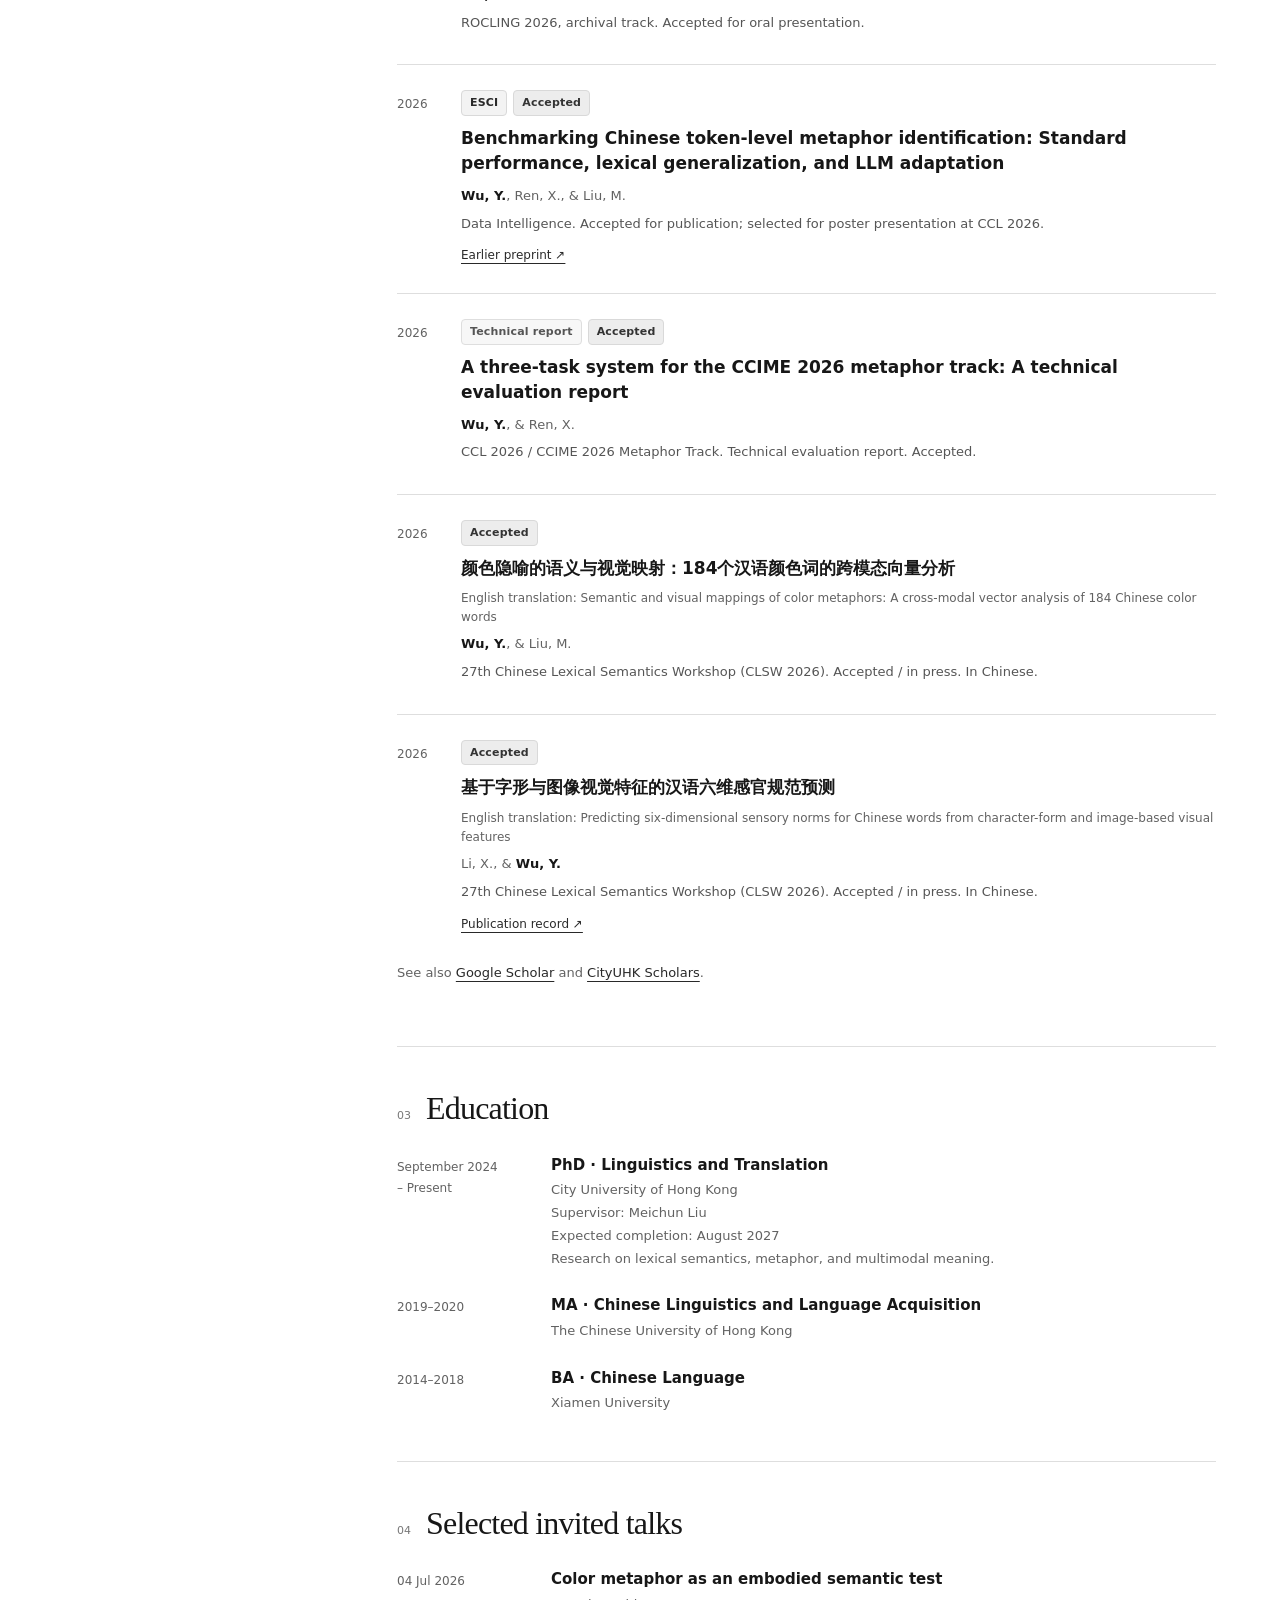
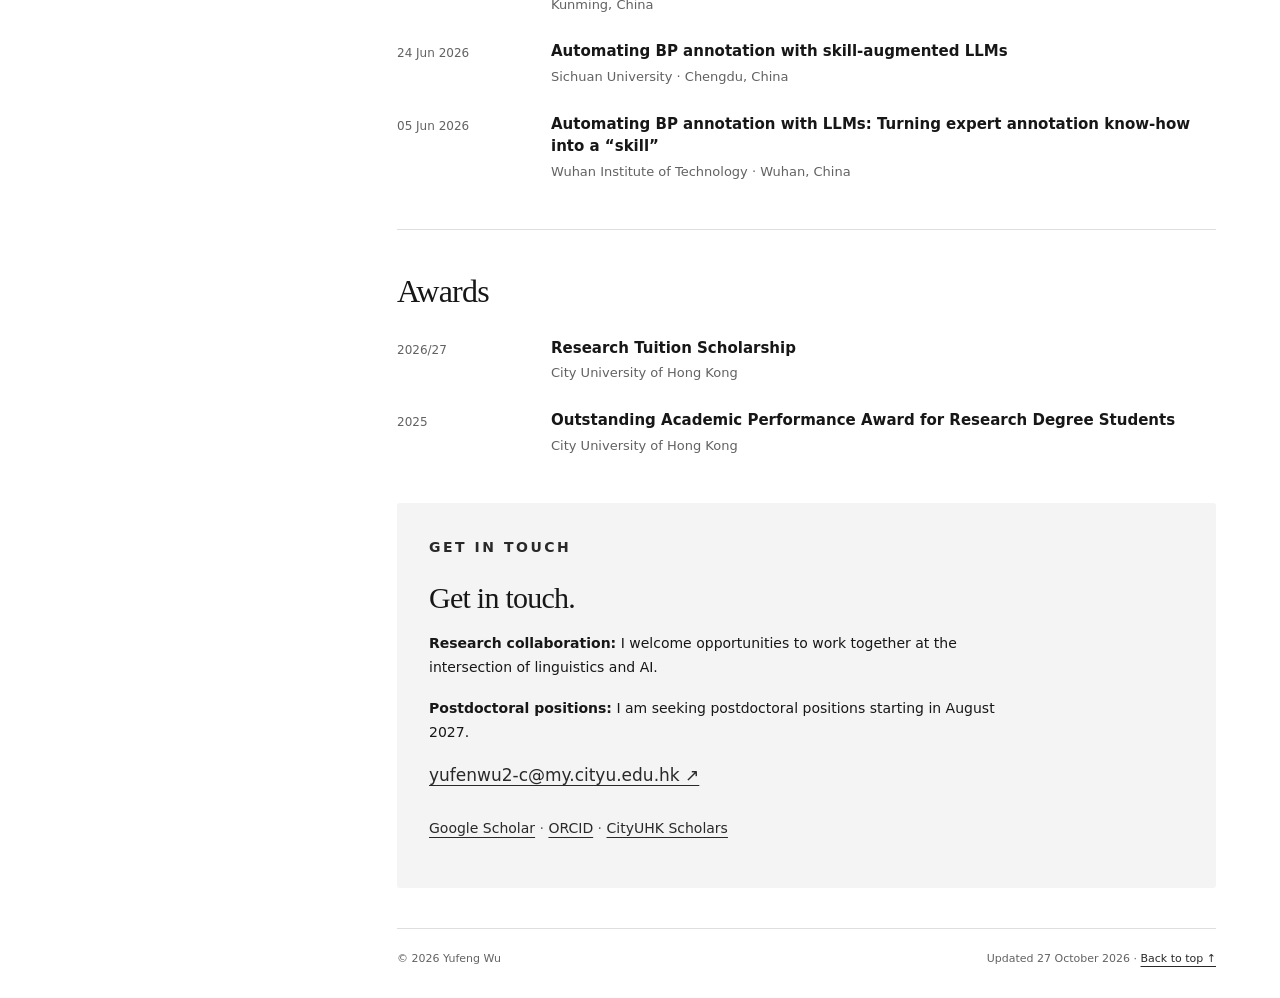
==== commit acb6d93a: "Remove bold from multimodal in model full name" ====
--- a/index.html
+++ b/index.html
@@ -39,7 +39,7 @@
 </div>
 <div class="intro">
   <p>I’m <strong>Yufeng Wu</strong>, a PhD candidate in Linguistics and Translation at City University of Hong Kong, supervised by <strong>Meichun Liu</strong>.</p>
-  <p>My research focuses on lexical meaning, metaphor, and <strong>multimodal</strong> understanding at the intersection of <strong>cognitive linguistics and AI</strong>. I specialize in developing empirical and computational research designs that make linguistic questions operational and testable. I combine <strong>corpus</strong> and <strong>multimodal</strong> evidence with linguistically informed experiments involving large language models (<strong>LLMs</strong>) and <strong>multimodal</strong> large language models (<strong>MLLMs</strong>), including model <strong>training</strong> and <strong>evaluation</strong>. These models serve both as tools for linguistic inquiry and as objects of study.</p>
+  <p>My research focuses on lexical meaning, metaphor, and <strong>multimodal</strong> understanding at the intersection of <strong>cognitive linguistics and AI</strong>. I specialize in developing empirical and computational research designs that make linguistic questions operational and testable. I combine <strong>corpus</strong> and <strong>multimodal</strong> evidence with linguistically informed experiments involving large language models (<strong>LLMs</strong>) and multimodal large language models (<strong>MLLMs</strong>), including model <strong>training</strong> and <strong>evaluation</strong>. These models serve both as tools for linguistic inquiry and as objects of study.</p>
 </div>
 <ul class="keywords" aria-label="Research keywords"><li>Lexical semantics</li><li>Metaphor &amp; nonliteral meaning</li><li>Corpus linguistics</li><li>Computational semantics</li><li>Multimodal semantics</li><li>Large language models</li><li>Digital humanities</li></ul>
 <div class="hero-actions"><a class="button" href="#highlights">Research highlights <span aria-hidden="true">↓</span></a><a class="button secondary" href="cv.html">Academic CV <span aria-hidden="true">↗</span></a></div>
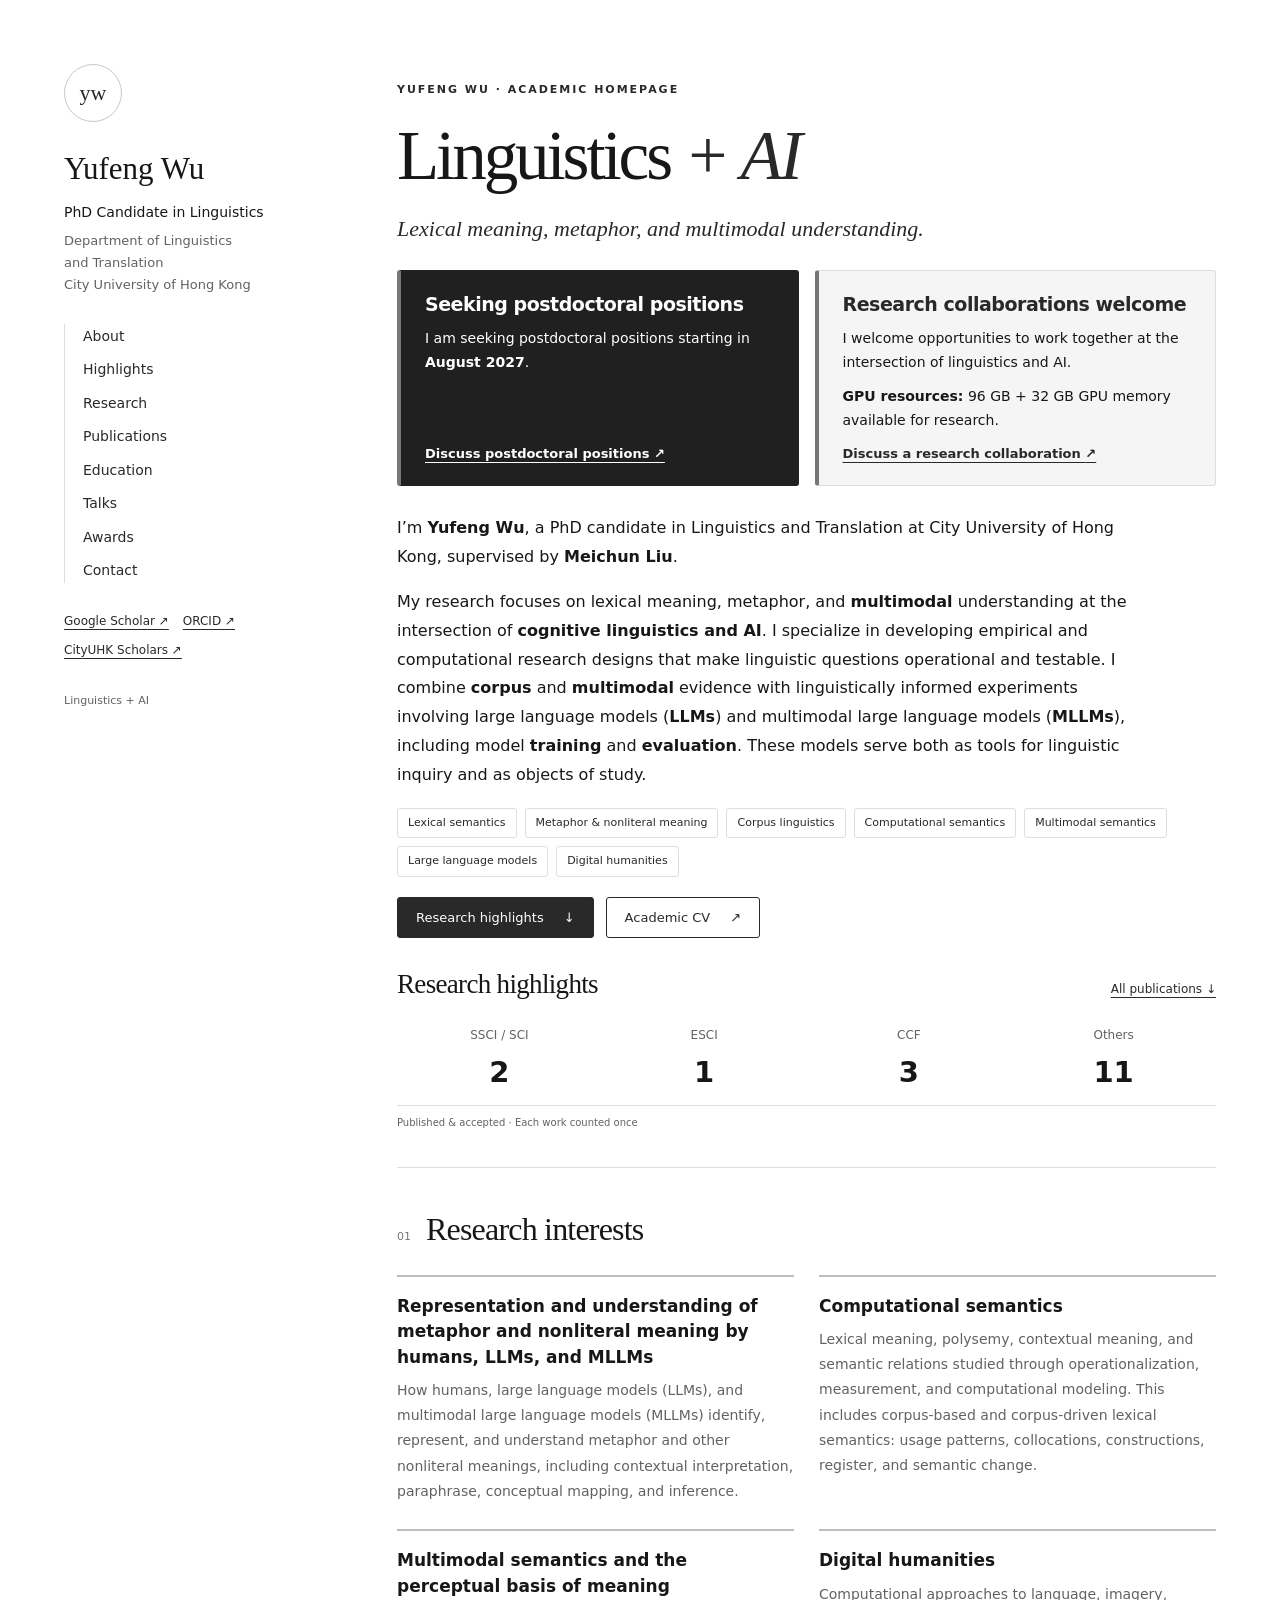
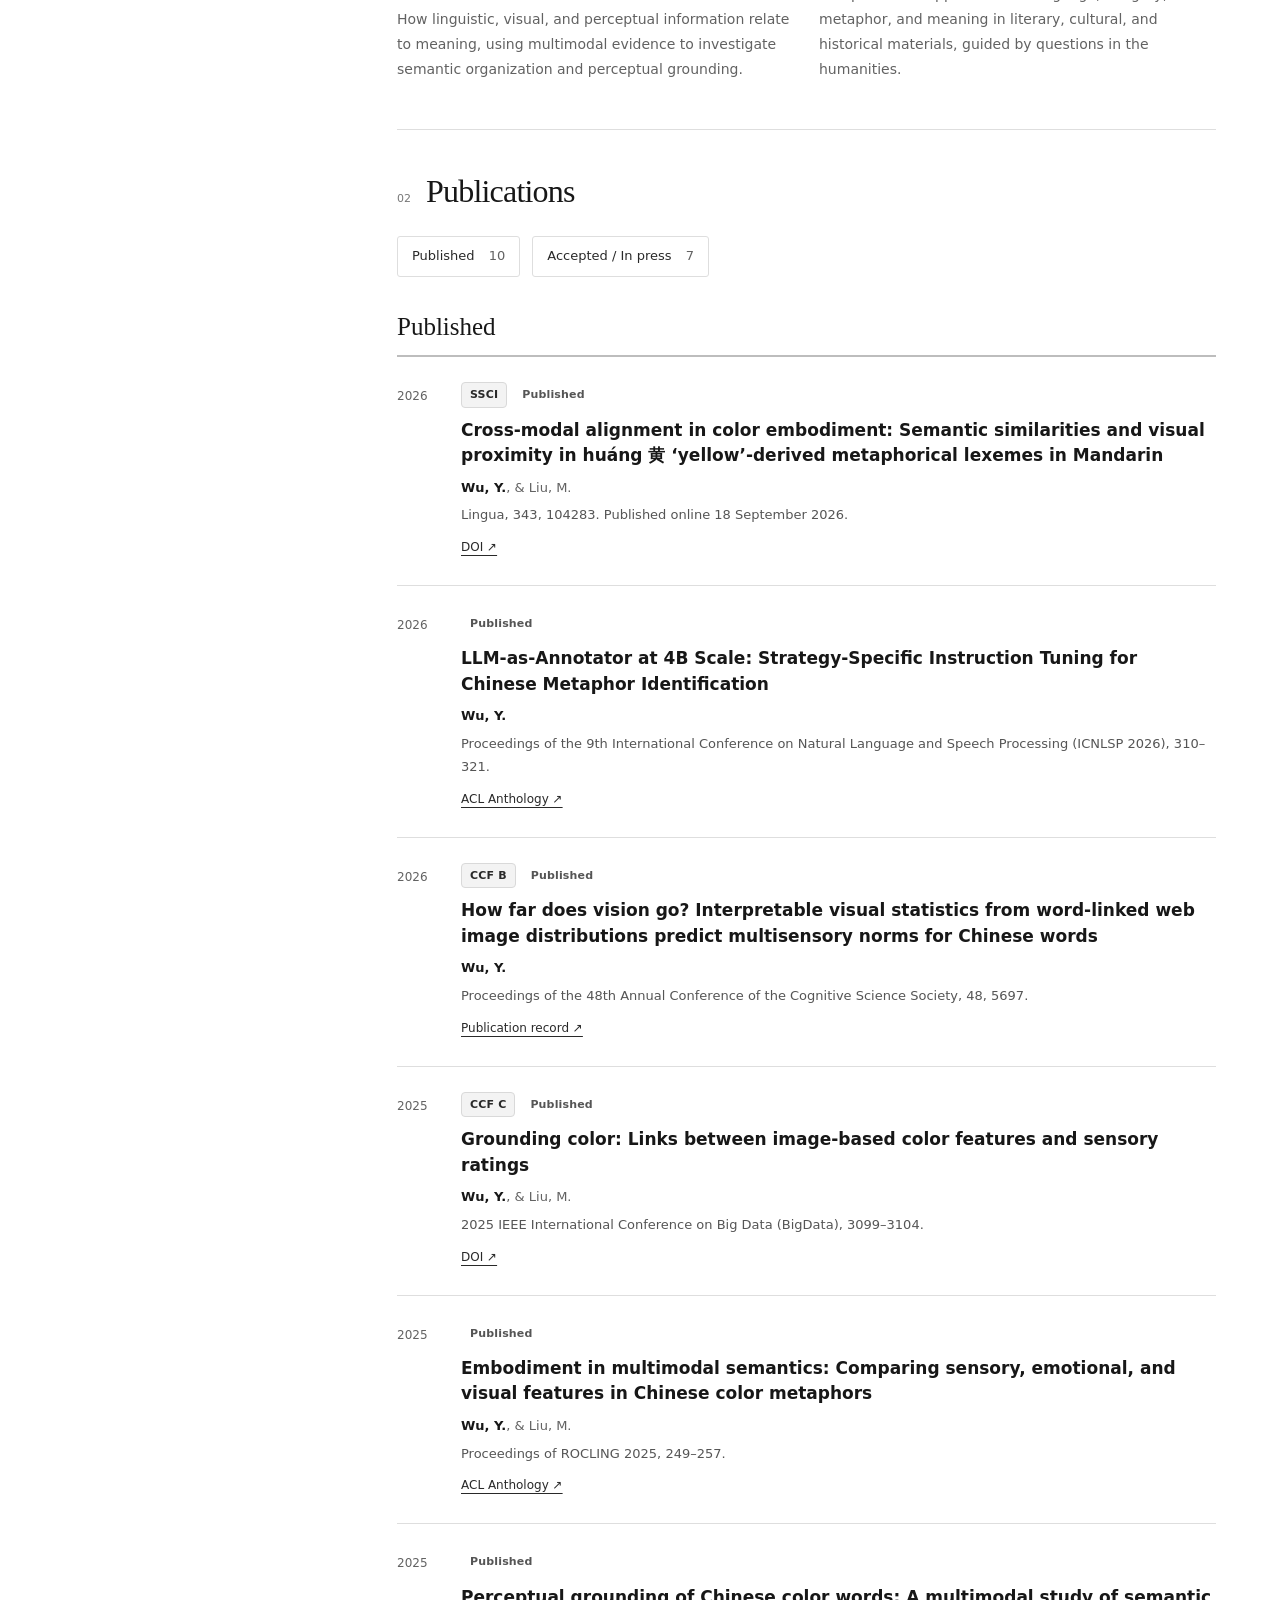
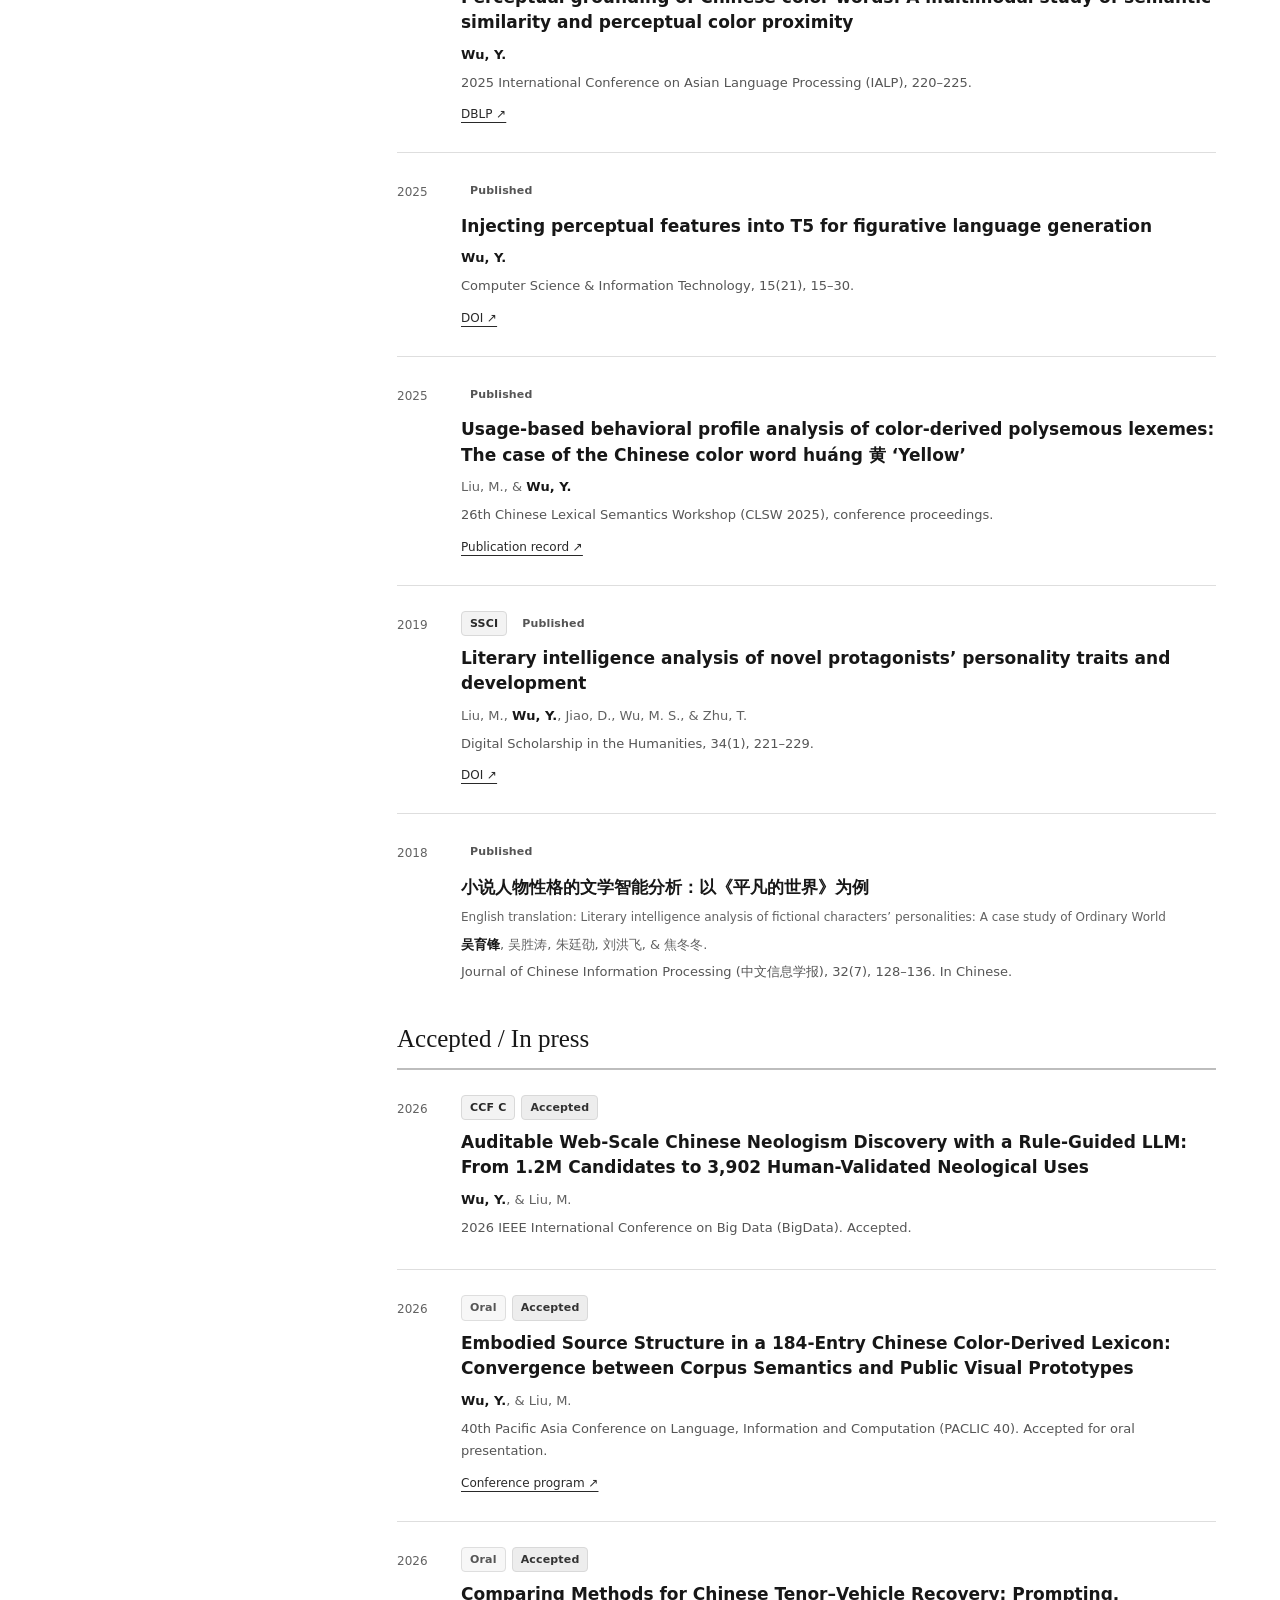
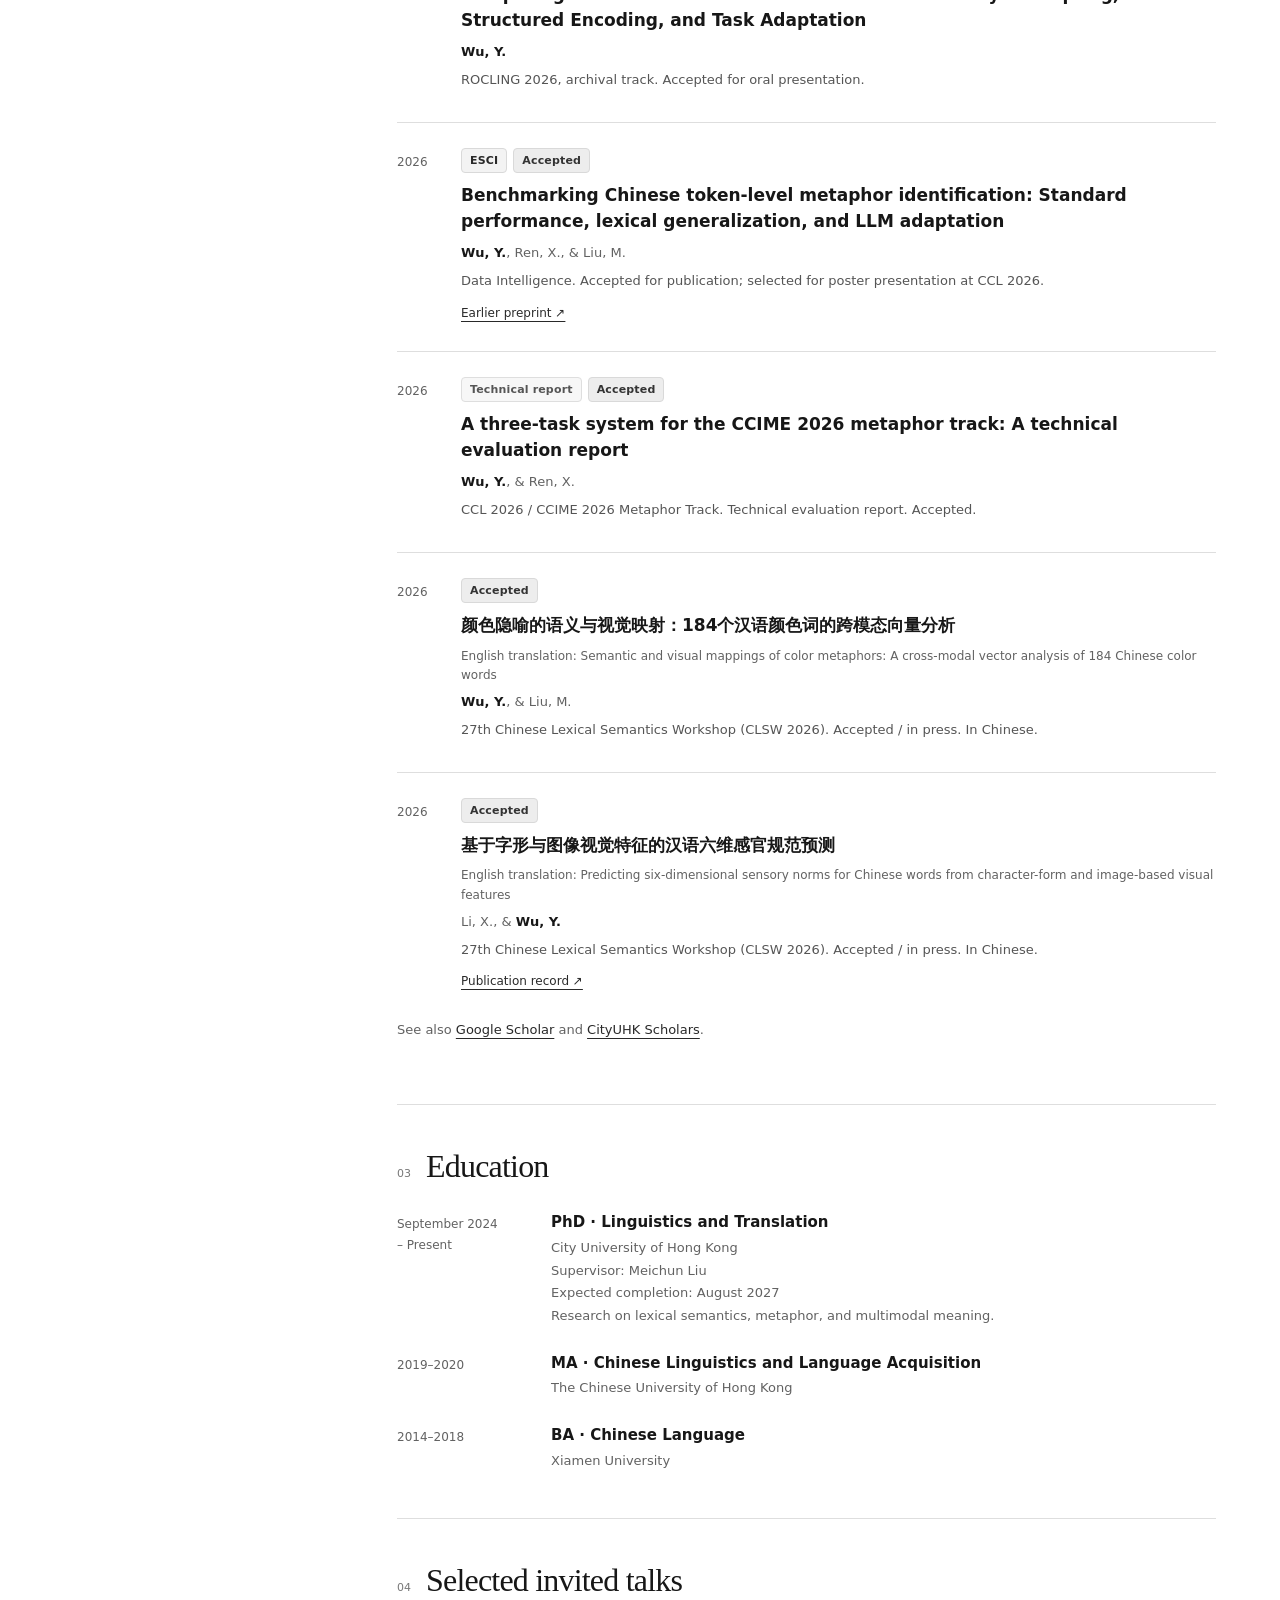
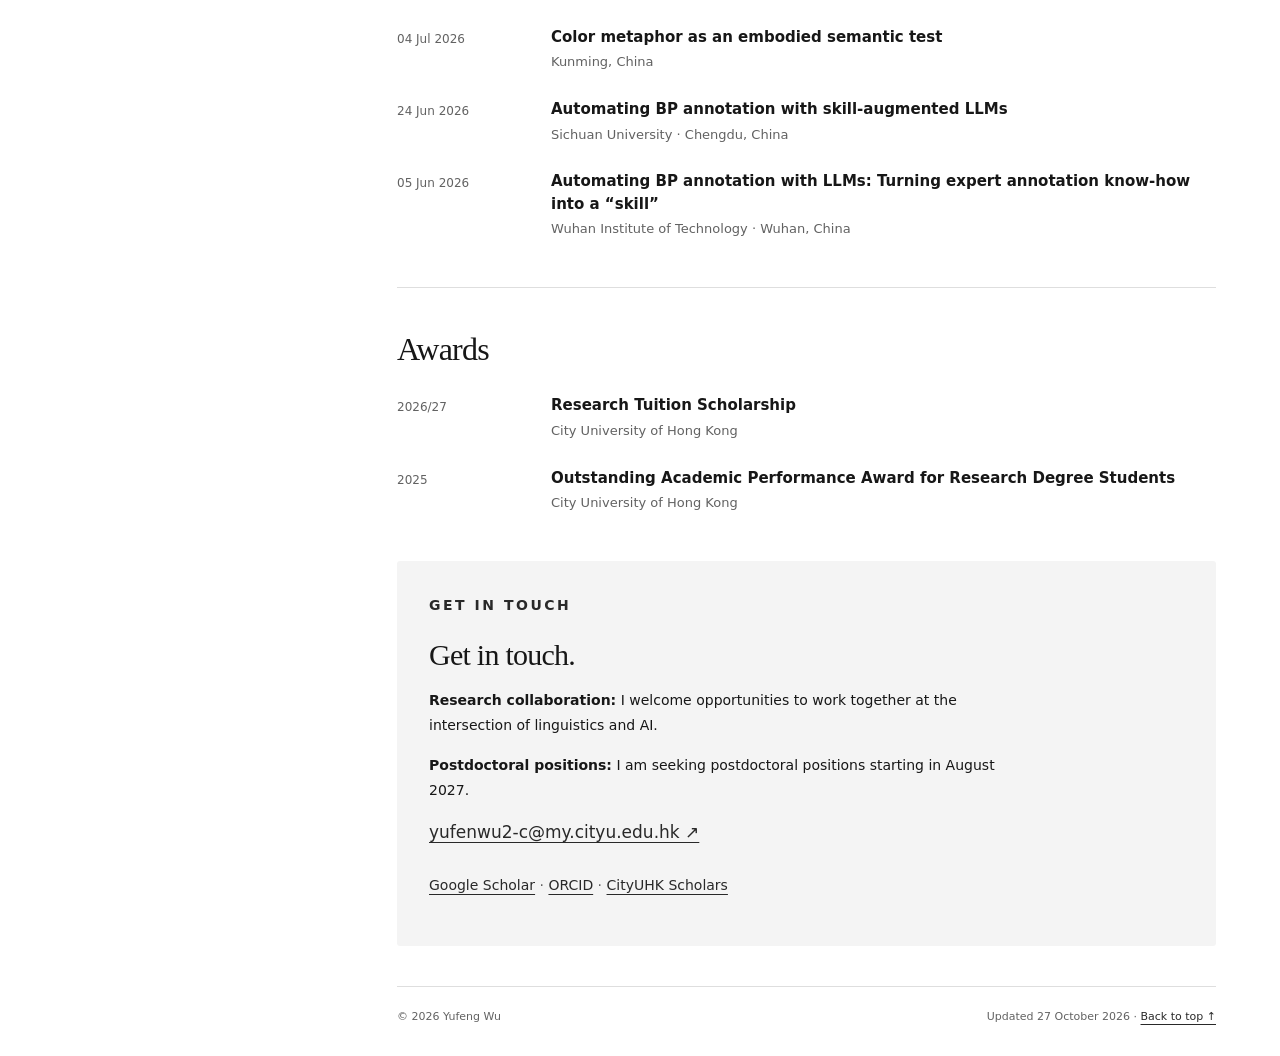
==== commit 7eba2014: "Add GPU resources to collaboration card" ====
--- a/index.html
+++ b/index.html
@@ -33,7 +33,8 @@
 </aside>
 <aside class="opportunities collaboration" aria-label="Research collaboration">
 <h2 class="opportunity-title">Research collaborations welcome</h2>
-<p>I welcome opportunities to work together at the intersection of linguistics and AI.</p>
+<p>I welcome opportunities to work together at the intersection of linguistics and AI.</p>
+<p class="gpu-resources"><strong>GPU resources:</strong> 96 GB + 32 GB GPU memory available for research.</p>
 <a class="opportunity-link" href="mailto:yufenwu2-c@my.cityu.edu.hk?subject=Research%20collaboration">Discuss a research collaboration <span aria-hidden="true">&#8599;</span></a>
 </aside>
 </div>
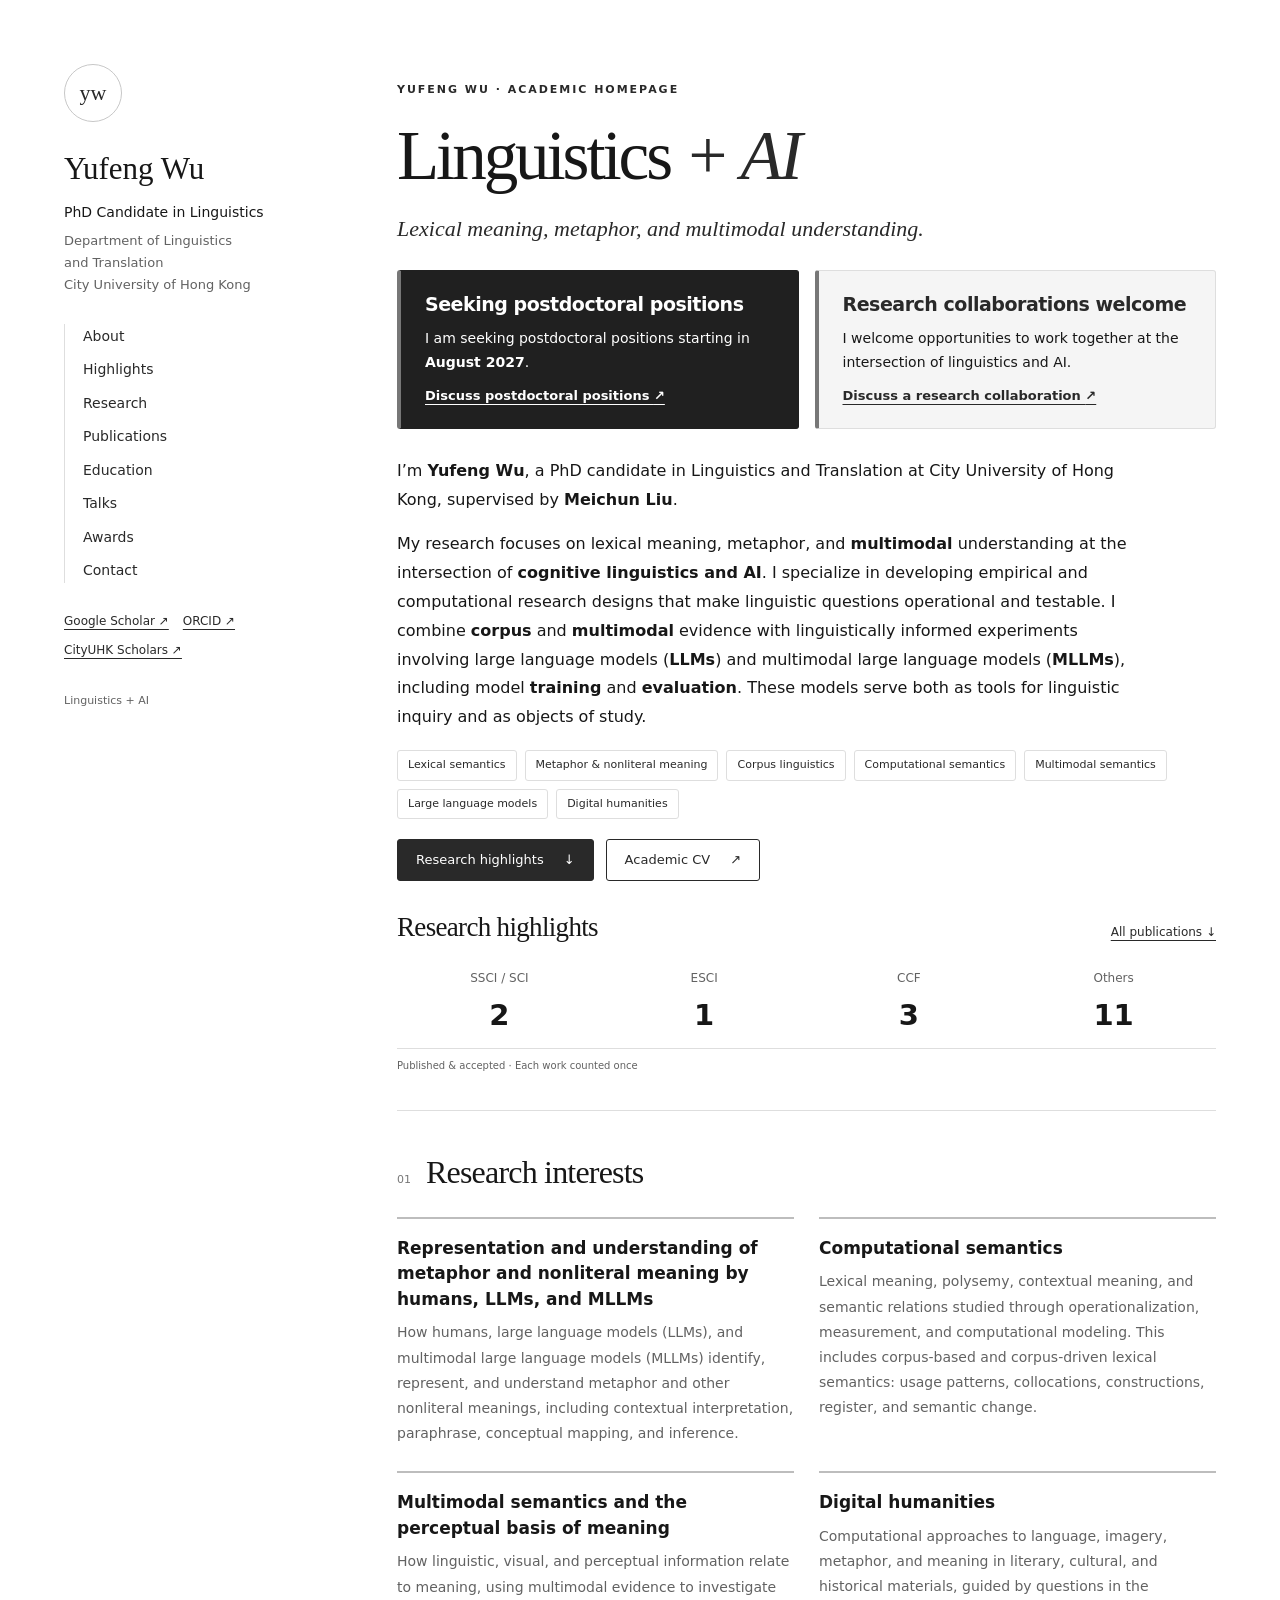
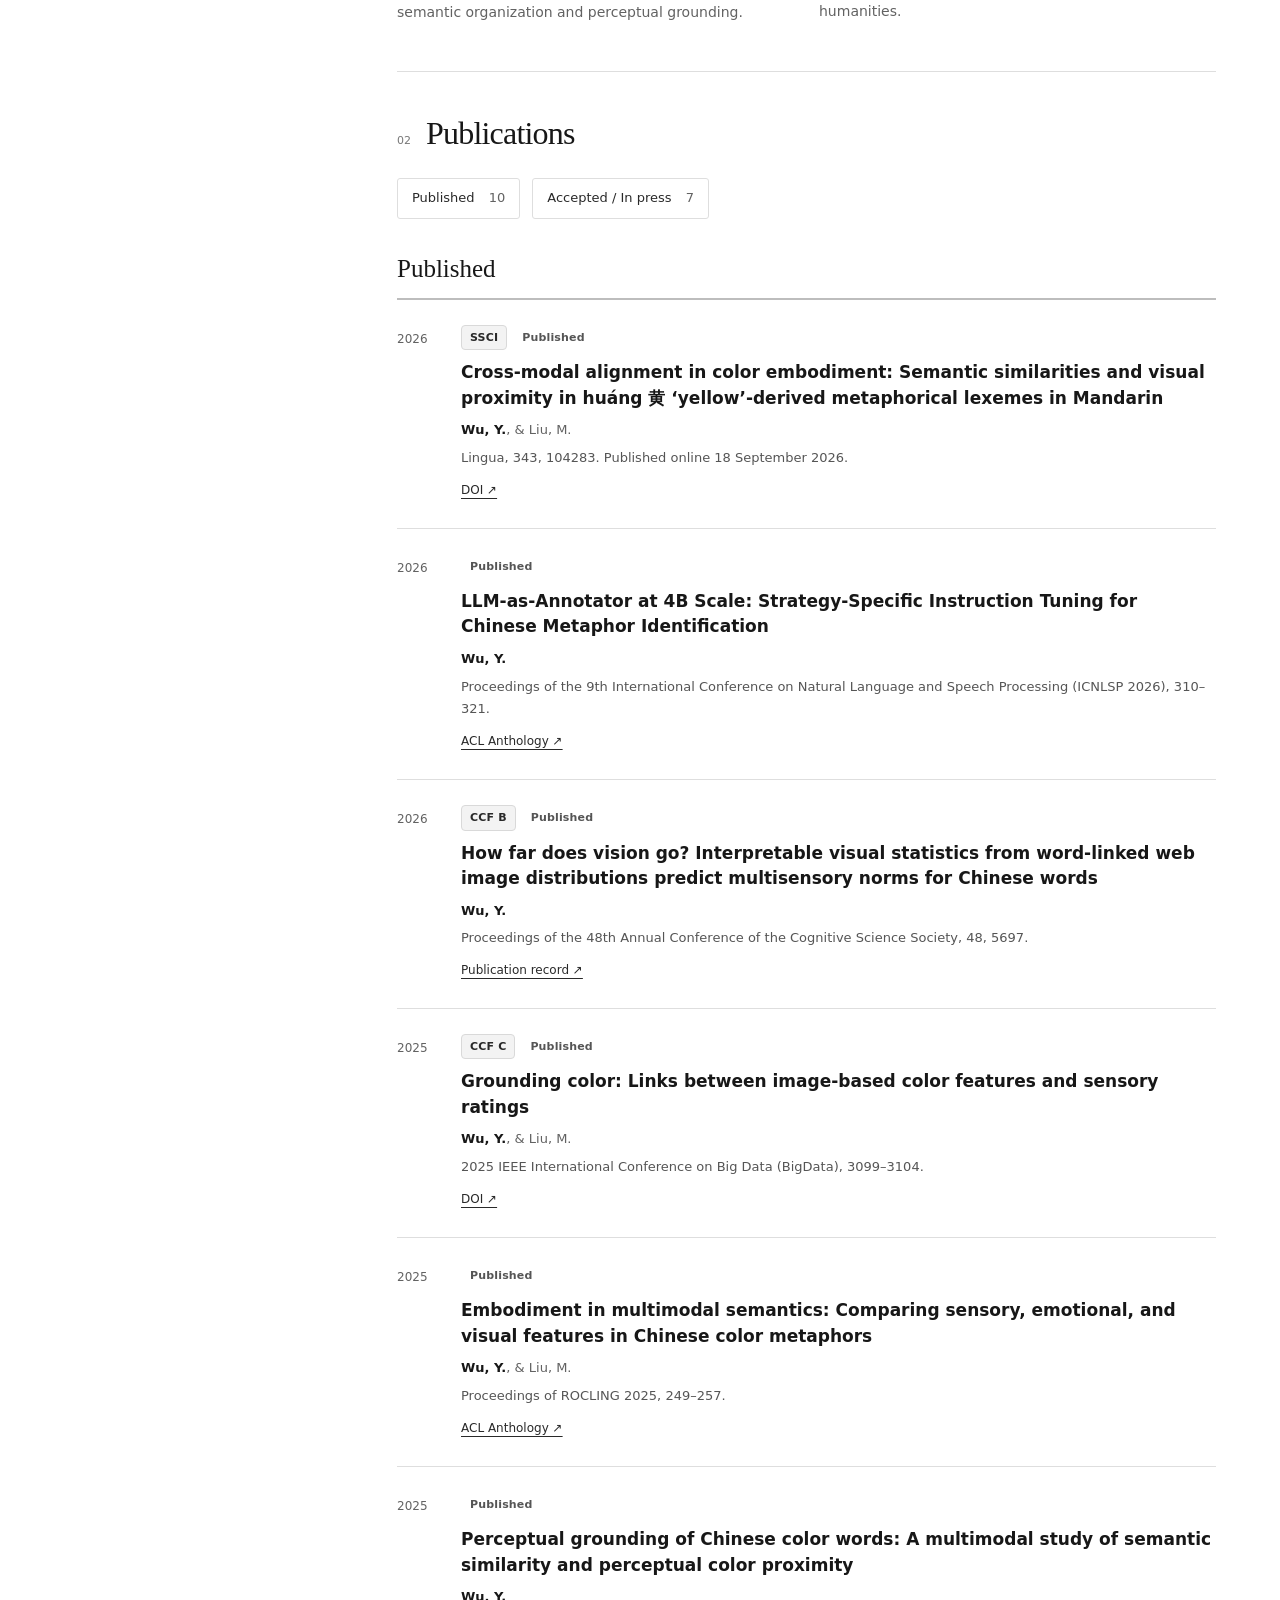
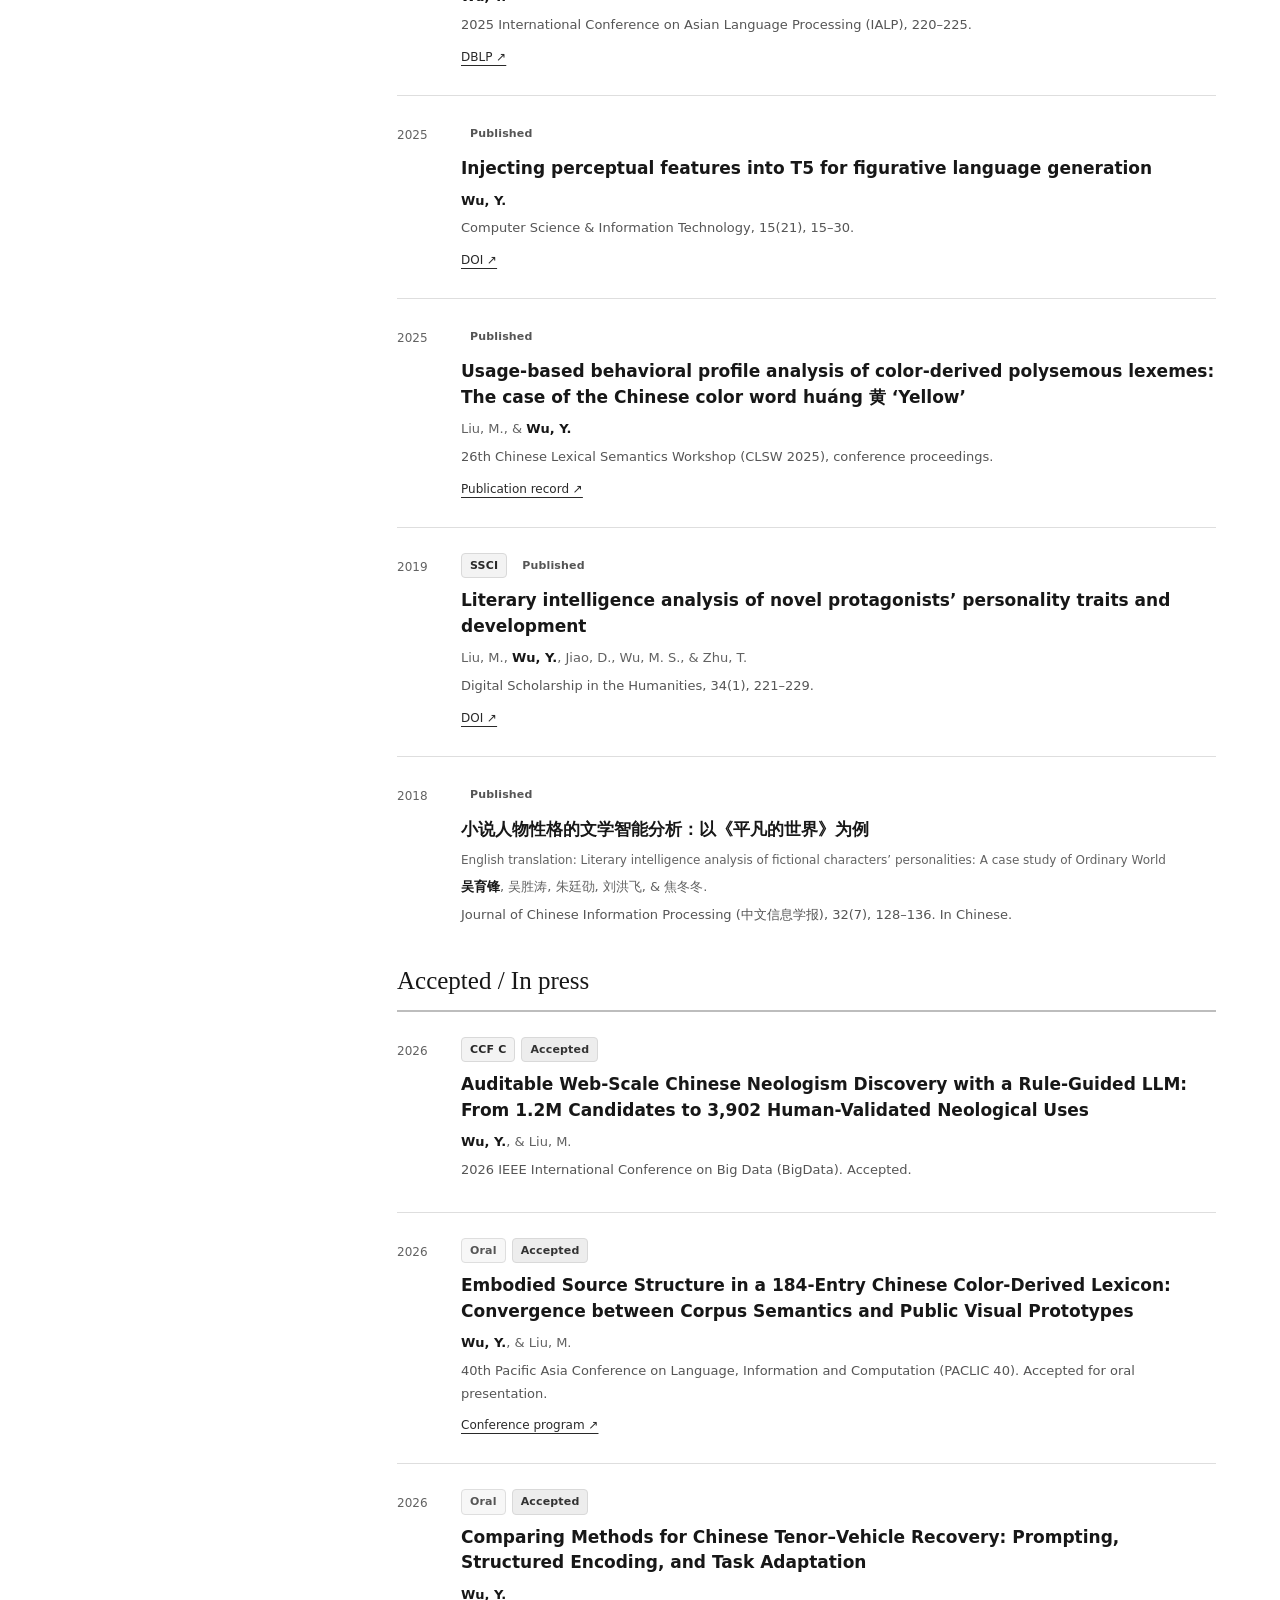
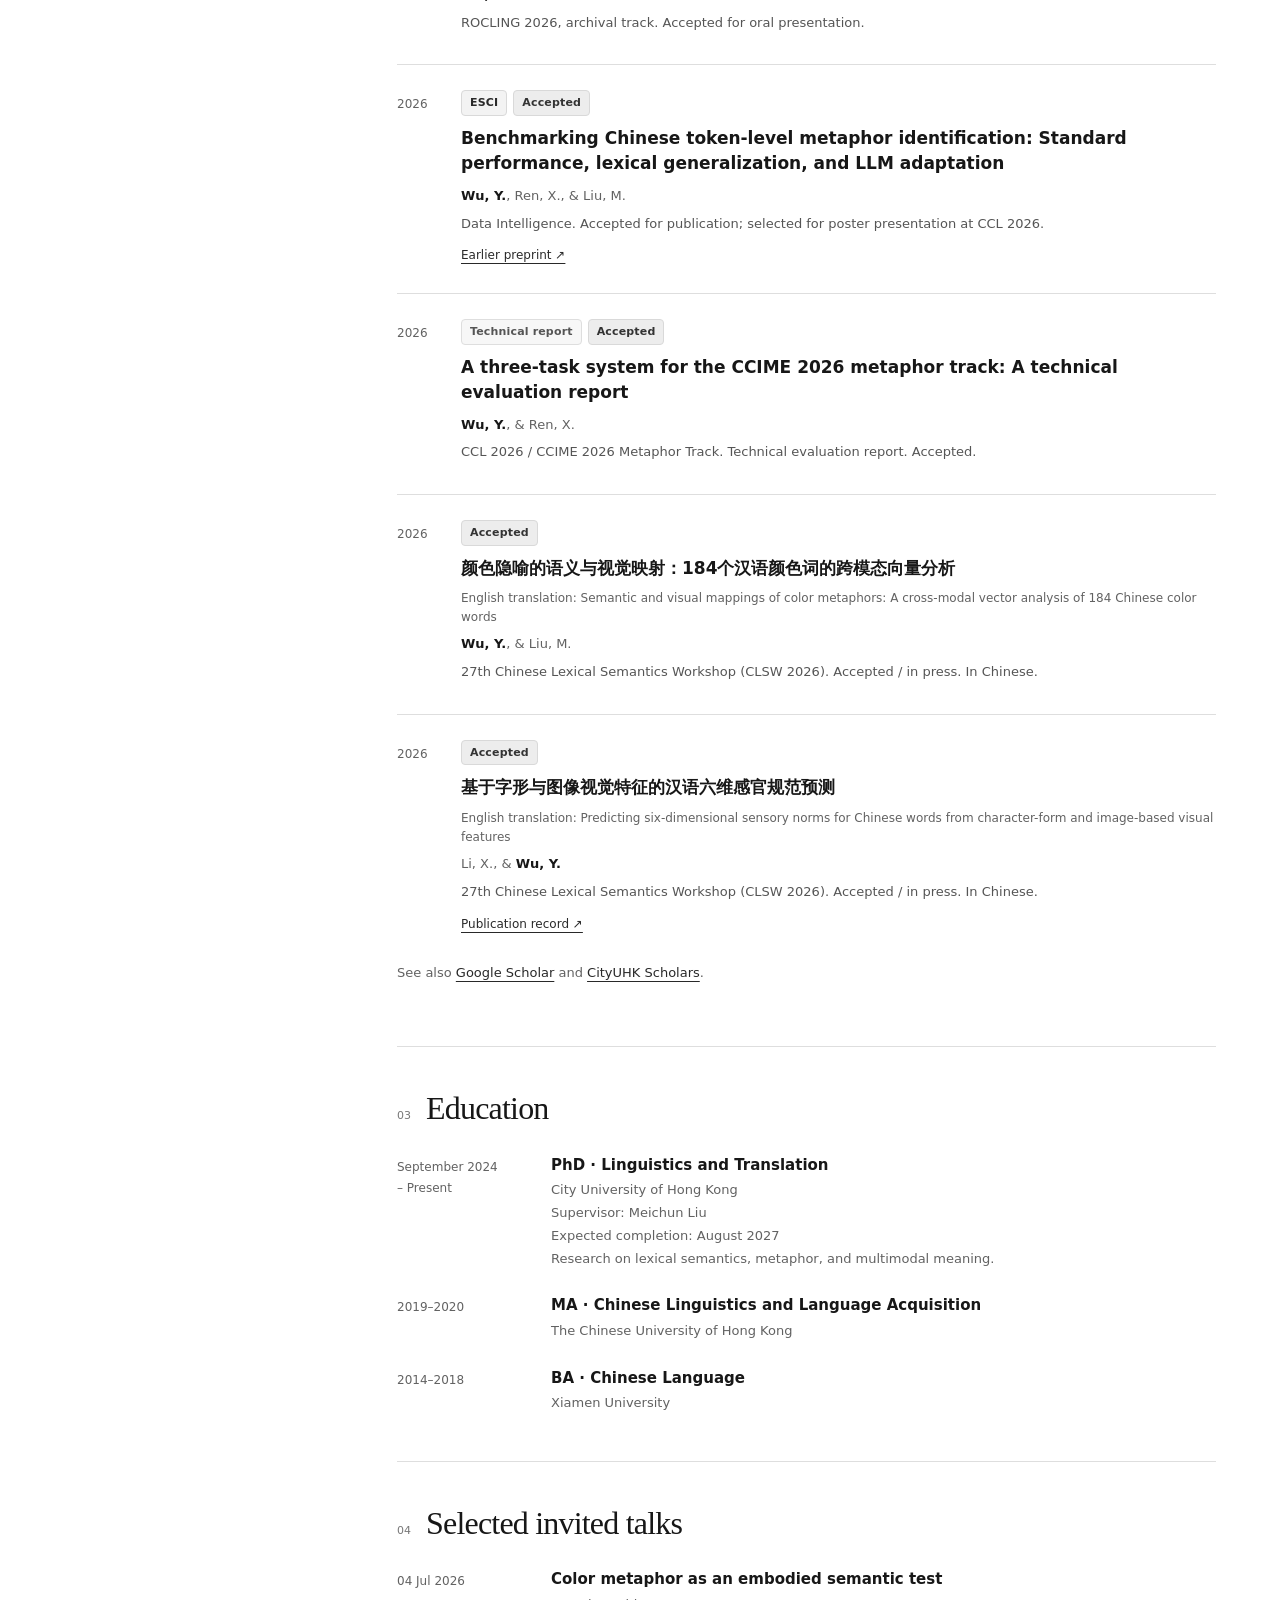
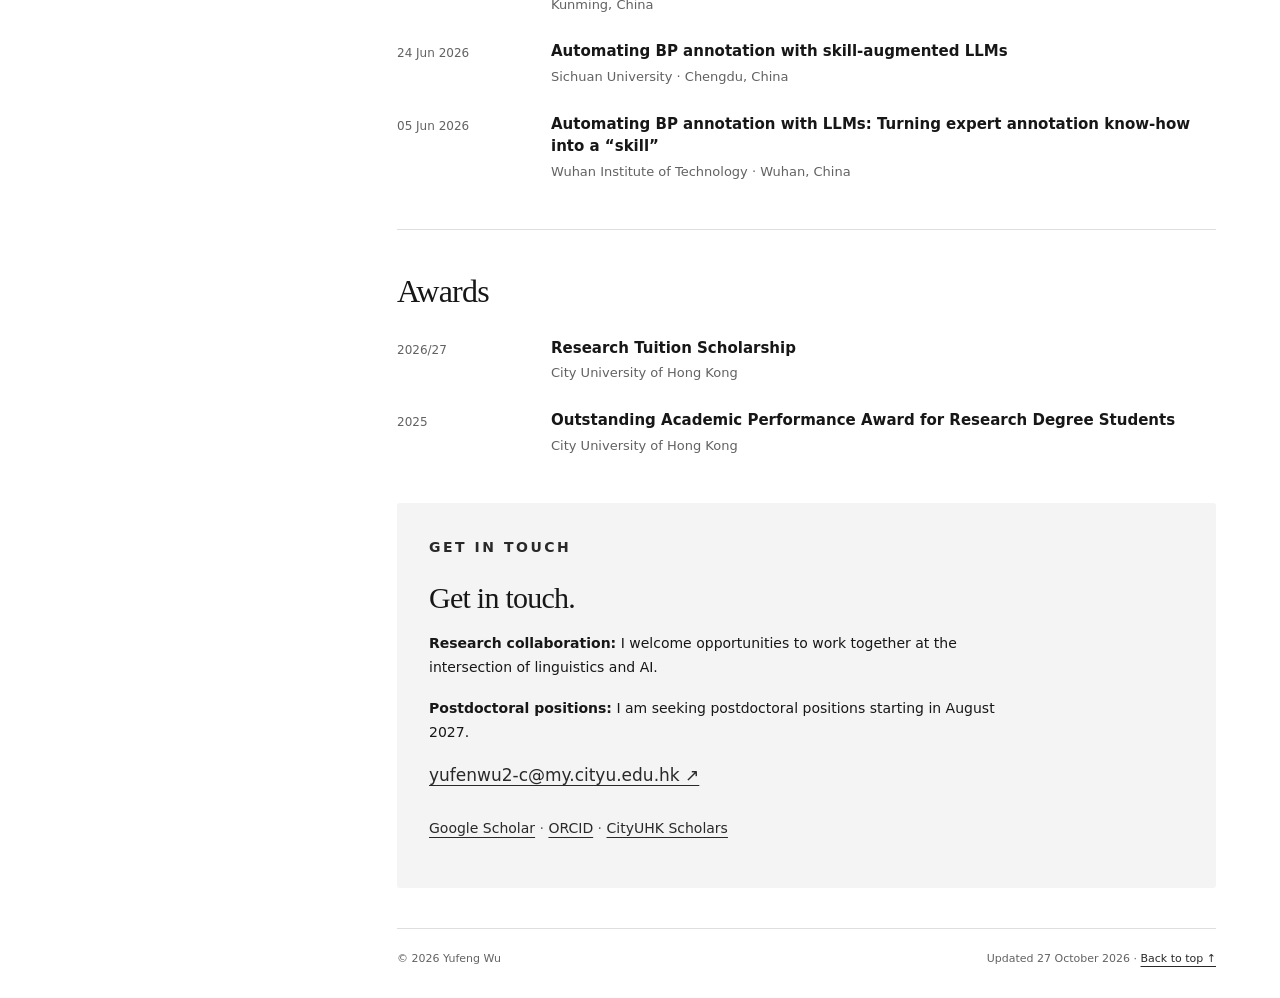
==== commit cd63f04d: "Remove GPU resource statement" ====
--- a/index.html
+++ b/index.html
@@ -33,8 +33,7 @@
 </aside>
 <aside class="opportunities collaboration" aria-label="Research collaboration">
 <h2 class="opportunity-title">Research collaborations welcome</h2>
-<p>I welcome opportunities to work together at the intersection of linguistics and AI.</p>
-<p class="gpu-resources"><strong>GPU resources:</strong> 96 GB + 32 GB GPU memory available for research.</p>
+<p>I welcome opportunities to work together at the intersection of linguistics and AI.</p>
 <a class="opportunity-link" href="mailto:yufenwu2-c@my.cityu.edu.hk?subject=Research%20collaboration">Discuss a research collaboration <span aria-hidden="true">&#8599;</span></a>
 </aside>
 </div>
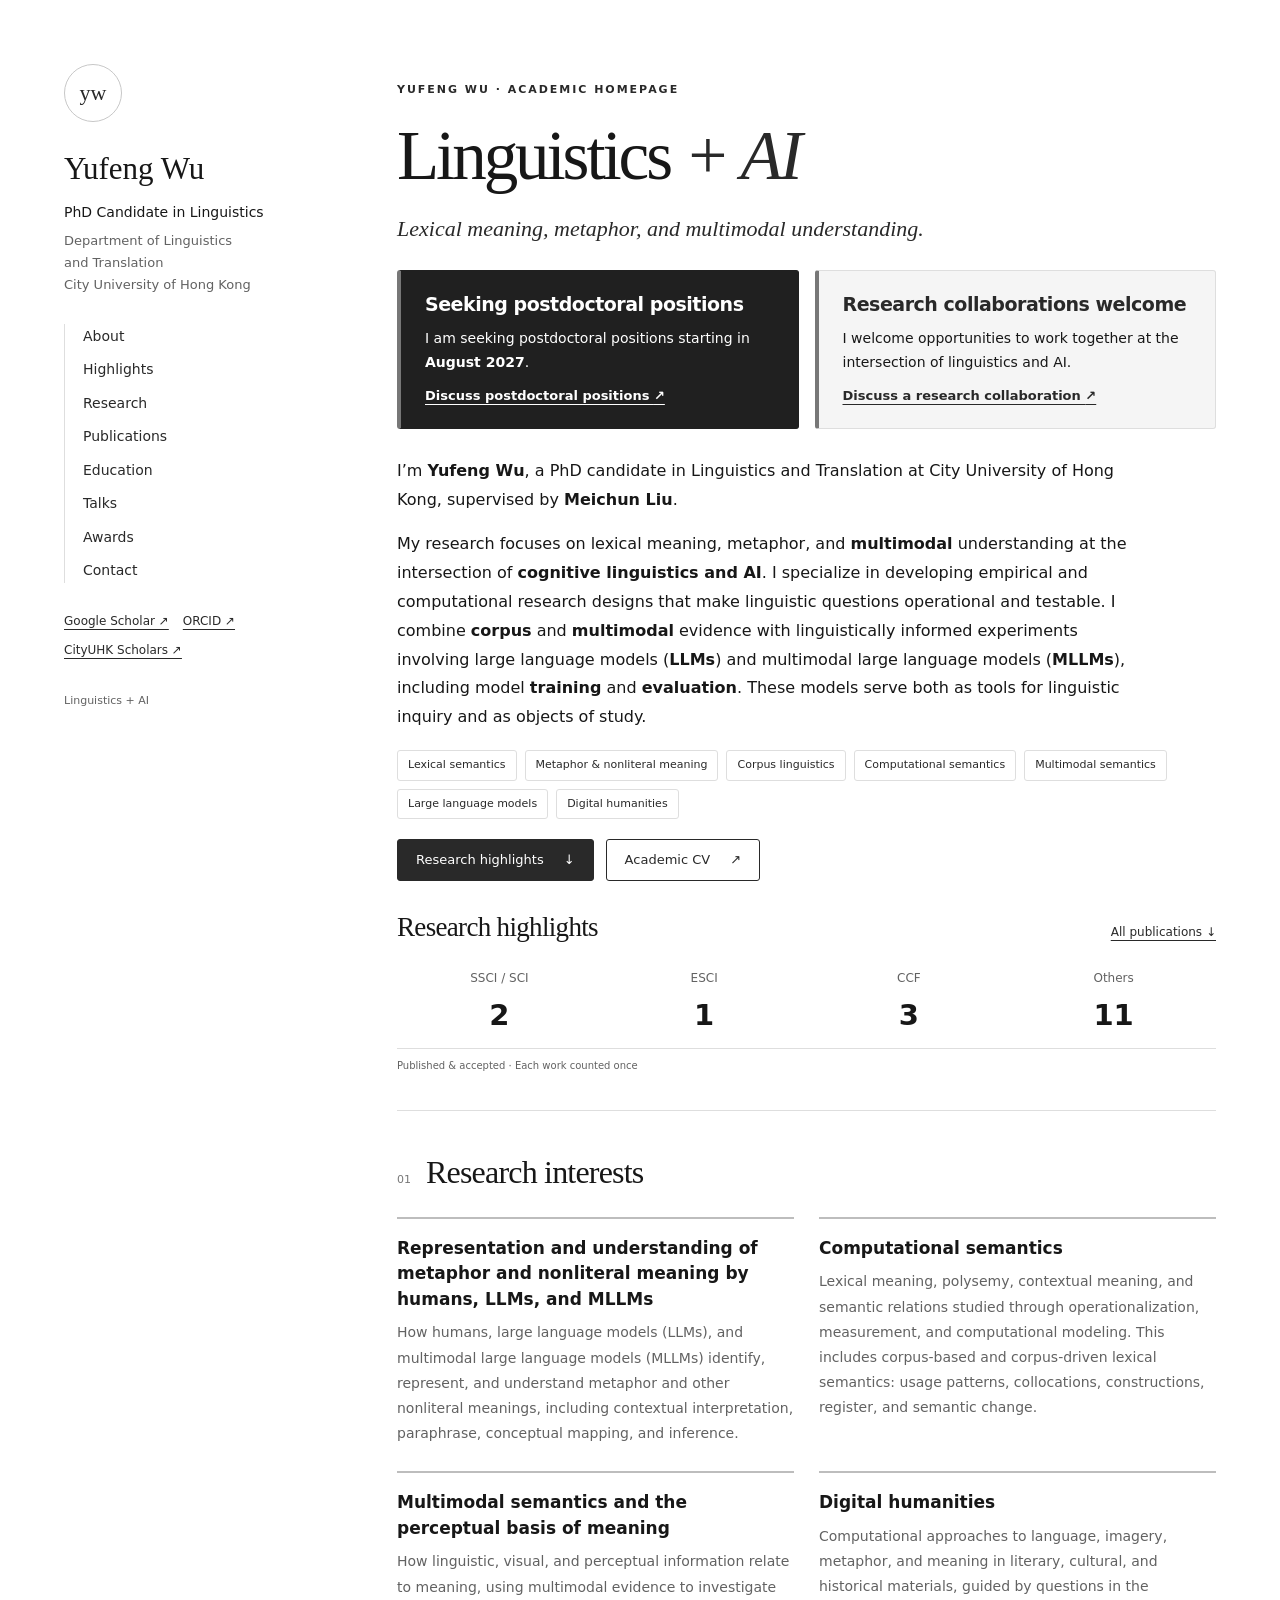
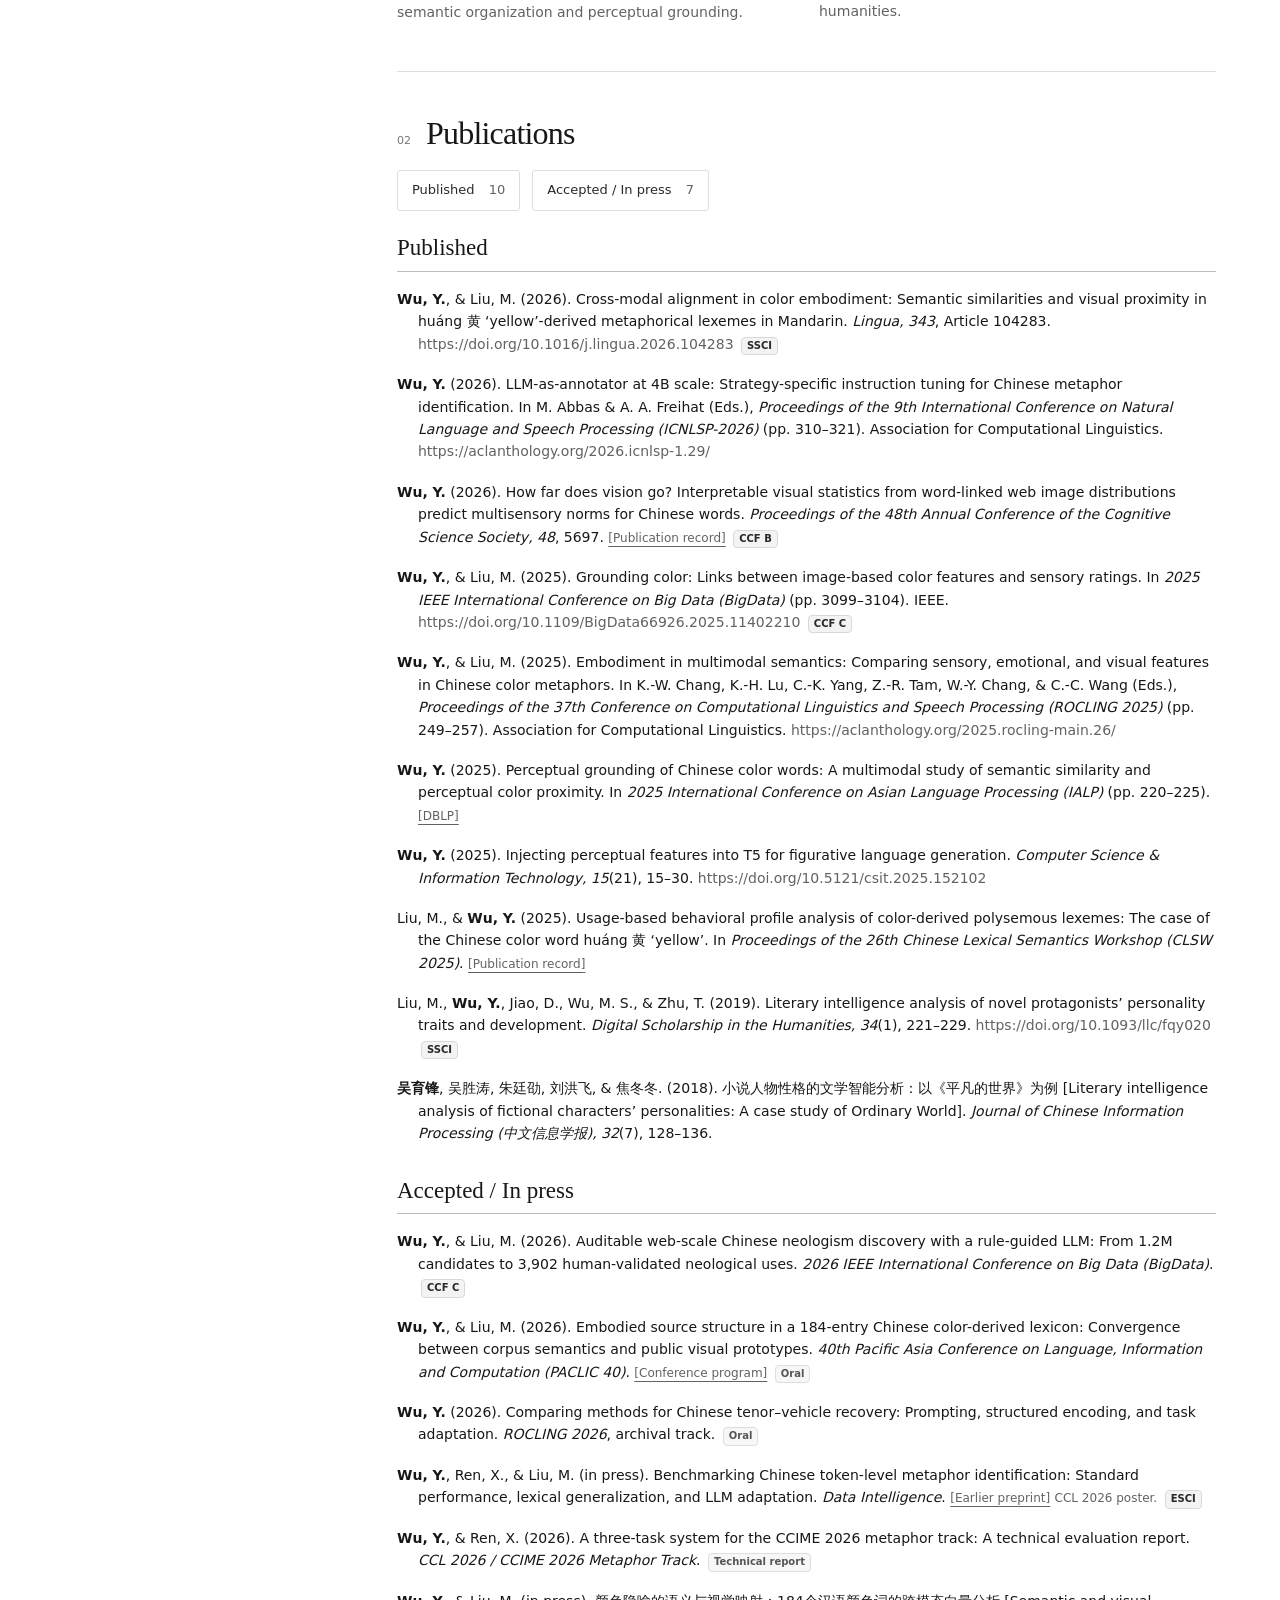
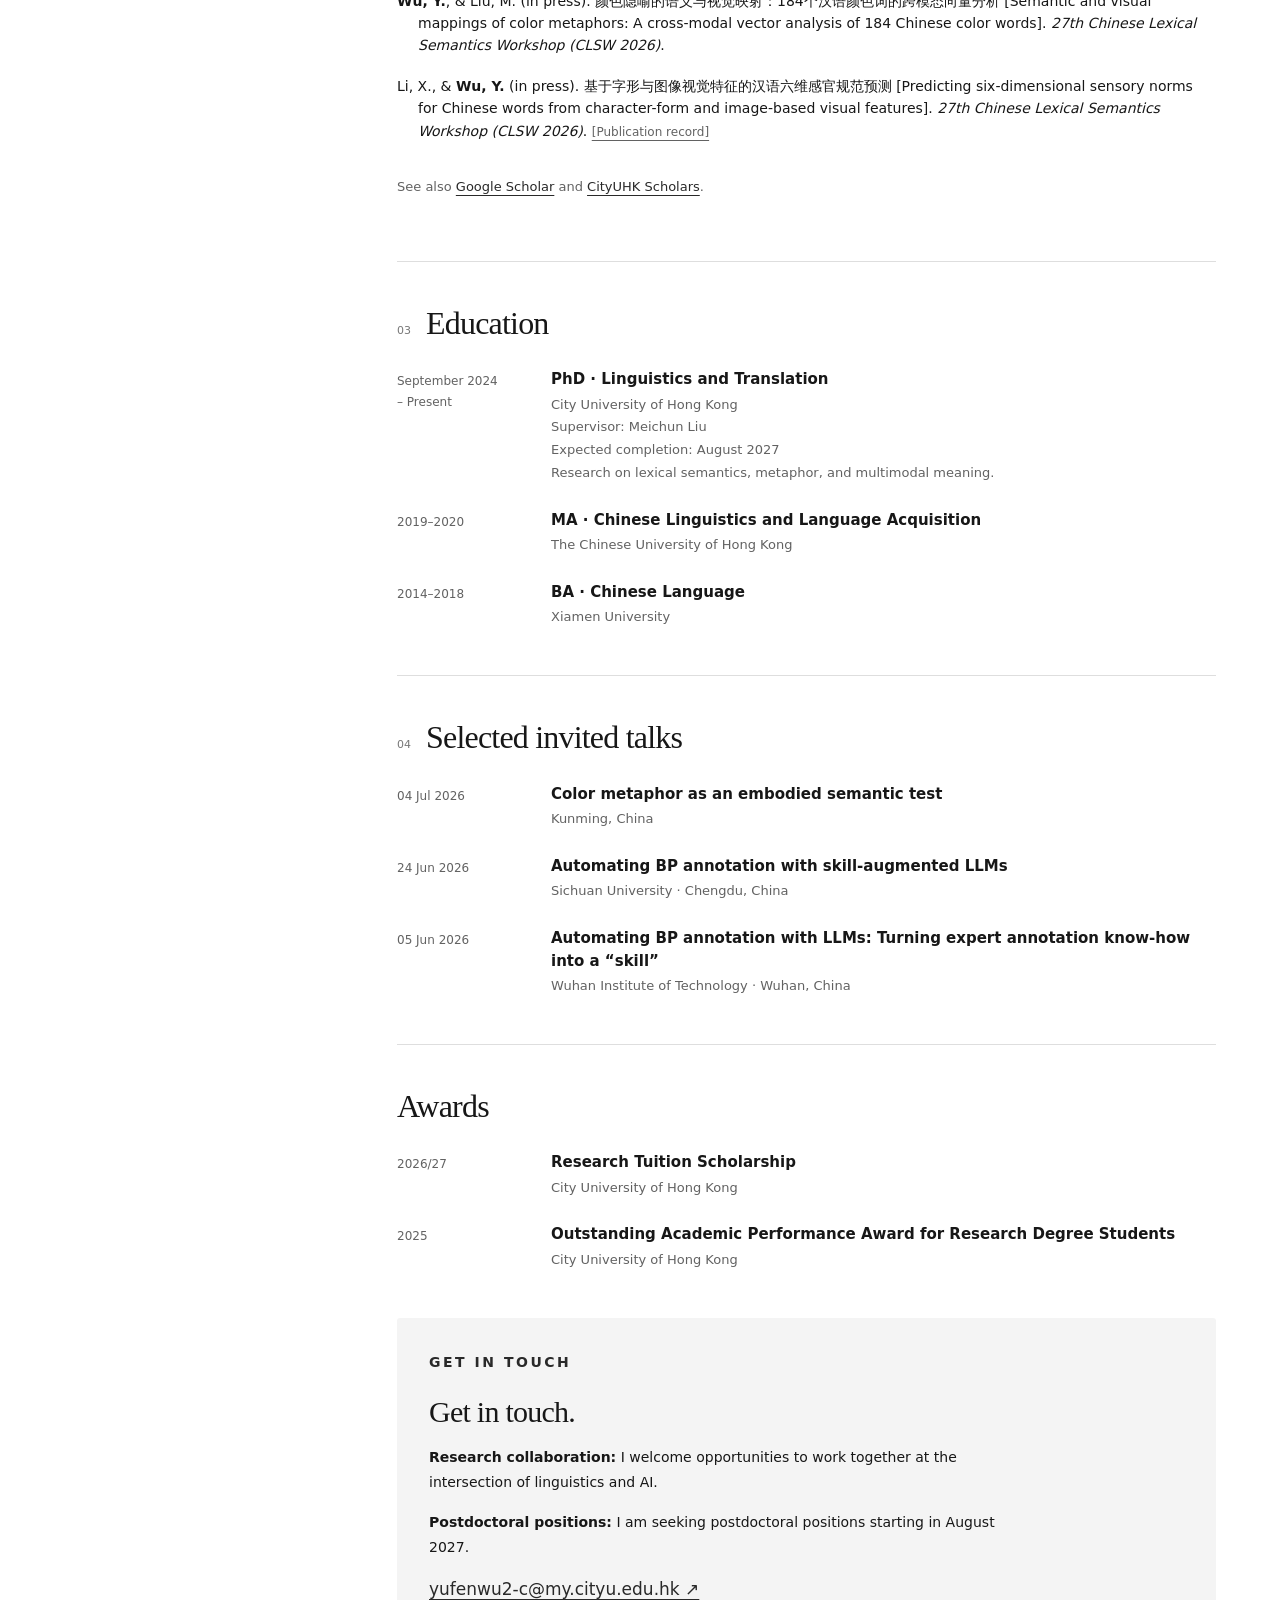
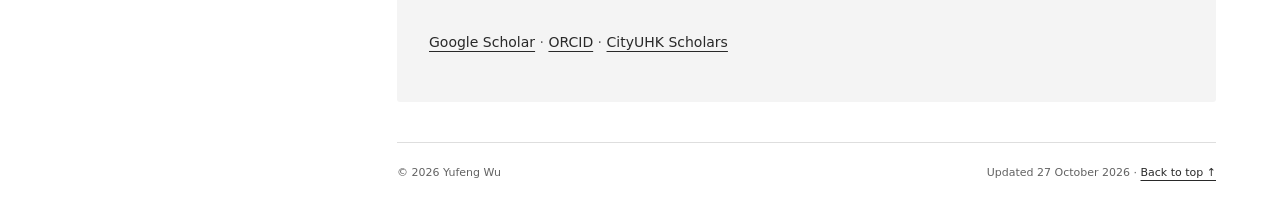
==== commit c03d7832: "Use compact APA-style publication lists" ====
--- a/index.html
+++ b/index.html
@@ -6,7 +6,7 @@
   <meta name="description" content="Yufeng Wu is a PhD candidate in Linguistics and Translation at City University of Hong Kong. Linguistics + AI: lexical semantics, metaphor, computational semantics, multimodal meaning, and digital humanities.">
   <meta name="keywords" content="Yufeng Wu, Linguistics + AI, lexical semantics, metaphor, corpus linguistics, computational semantics, multimodal semantics, large language models, digital humanities">
   <meta name="theme-color" content="#ffffff"><meta property="og:title" content="Yufeng Wu | Linguistics + AI"><meta property="og:description" content="Linguistics + AI: lexical semantics, metaphor, multimodal meaning, and digital humanities."><meta property="og:type" content="website"><meta property="og:url" content="https://evan-wu59.github.io/">
-  <link rel="canonical" href="https://evan-wu59.github.io/"><link rel="icon" type="image/svg+xml" href="favicon.svg"><link rel="stylesheet" href="styles.css?v=20261028-monochrome"><script src="site.js" defer></script>
+  <link rel="canonical" href="https://evan-wu59.github.io/"><link rel="icon" type="image/svg+xml" href="favicon.svg"><link rel="stylesheet" href="styles.css?v=20261028-compact-apa"><script src="site.js" defer></script>
 </head>
 <body>
 <a class="skip" href="#main">Skip to content</a>
@@ -45,22 +45,22 @@
 <div class="hero-actions"><a class="button" href="#highlights">Research highlights <span aria-hidden="true">↓</span></a><a class="button secondary" href="cv.html">Academic CV <span aria-hidden="true">↗</span></a></div>
 </section><section class="highlights" id="highlights" aria-labelledby="highlights-title"><div class="highlight-heading"><h2 id="highlights-title">Research highlights</h2><a href="#publications">All publications &darr;</a></div><table class="research-stats" aria-describedby="stats-note"><caption class="sr-only">All published and accepted works, counted once.</caption><thead><tr><th scope="col"><a href="#publication-01" title="Lingua; Digital Scholarship in the Humanities">SSCI / SCI</a></th><th scope="col"><a href="#publication-14" title="Data Intelligence; accepted for publication">ESCI</a></th><th scope="col"><a href="#publication-03" title="CogSci and IEEE BigData">CCF</a></th><th scope="col"><a href="#publication-02" title="Other published and accepted works">Others</a></th></tr></thead><tbody><tr><td>2</td><td>1</td><td>3</td><td>11</td></tr></tbody></table><p class="stats-note" id="stats-note">Published &amp; accepted &middot; Each work counted once</p></section>
     <section class="section" id="research" aria-labelledby="research-title"><div class="section-head"><span class="section-num" aria-hidden="true">01</span><h2 id="research-title">Research interests</h2></div><div class="research-grid"><article class="research-item"><h3>Representation and understanding of metaphor and nonliteral meaning by humans, LLMs, and MLLMs</h3><p>How humans, large language models (LLMs), and multimodal large language models (MLLMs) identify, represent, and understand metaphor and other nonliteral meanings, including contextual interpretation, paraphrase, conceptual mapping, and inference.</p></article><article class="research-item"><h3>Computational semantics</h3><p>Lexical meaning, polysemy, contextual meaning, and semantic relations studied through operationalization, measurement, and computational modeling. This includes corpus-based and corpus-driven lexical semantics: usage patterns, collocations, constructions, register, and semantic change.</p></article><article class="research-item"><h3>Multimodal semantics and the perceptual basis of meaning</h3><p>How linguistic, visual, and perceptual information relate to meaning, using multimodal evidence to investigate semantic organization and perceptual grounding.</p></article><article class="research-item"><h3>Digital humanities</h3><p>Computational approaches to language, imagery, metaphor, and meaning in literary, cultural, and historical materials, guided by questions in the humanities.</p></article></div></section>
-    <section class="section" id="publications" aria-labelledby="publications-title"><div class="section-head"><span class="section-num" aria-hidden="true">02</span><h2 id="publications-title">Publications</h2></div><nav class="publication-jumps" aria-label="Publication categories"><a href="#published">Published <span>10</span></a><a href="#accepted">Accepted / In press <span>7</span></a></nav><section class="publication-group" id="published" aria-labelledby="published-title"><h3 class="publication-group-title" id="published-title">Published</h3><div class="publications"><article class="publication" id="publication-01"><span class="year">2026</span><div><div class="publication-badges"><a class="badge ssci" href="https://repository.gsi.de/record/44280" title="Journal indexed in the Social Sciences Citation Index">SSCI</a><span class="badge status-published">Published</span></div><h4><a href="https://doi.org/10.1016/j.lingua.2026.104283">Cross-modal alignment in color embodiment: Semantic similarities and visual proximity in huáng 黄 ‘yellow’-derived metaphorical lexemes in Mandarin</a></h4><p class="authors"><strong>Wu, Y.</strong>, &amp; Liu, M.</p><p class="venue">Lingua, 343, 104283. Published online 18 September 2026.</p><a class="paper-link" href="https://doi.org/10.1016/j.lingua.2026.104283">DOI ↗</a></div></article>
-<article class="publication" id="publication-02"><span class="year">2026</span><div><div class="publication-badges"><span class="badge status-published">Published</span></div><h4><a href="https://aclanthology.org/2026.icnlsp-1.29/">LLM-as-Annotator at 4B Scale: Strategy-Specific Instruction Tuning for Chinese Metaphor Identification</a></h4><p class="authors"><strong>Wu, Y.</strong></p><p class="venue">Proceedings of the 9th International Conference on Natural Language and Speech Processing (ICNLSP 2026), 310–321.</p><a class="paper-link" href="https://aclanthology.org/2026.icnlsp-1.29/">ACL Anthology ↗</a></div></article>
-<article class="publication" id="publication-03"><span class="year">2026</span><div><div class="publication-badges"><a class="badge ccf-b" href="https://www.ccf.org.cn/Academic_Evaluation/Cross_Compre_Emerging/" title="CCF conference classification">CCF B</a><span class="badge status-published">Published</span></div><h4><a href="https://scholars.cityu.edu.hk/en/publications/how-far-does-vision-go-interpretable-visual-statistics-from-word-/">How far does vision go? Interpretable visual statistics from word-linked web image distributions predict multisensory norms for Chinese words</a></h4><p class="authors"><strong>Wu, Y.</strong></p><p class="venue">Proceedings of the 48th Annual Conference of the Cognitive Science Society, 48, 5697.</p><a class="paper-link" href="https://scholars.cityu.edu.hk/en/publications/how-far-does-vision-go-interpretable-visual-statistics-from-word-/">Publication record ↗</a></div></article>
-<article class="publication" id="publication-04"><span class="year">2025</span><div><div class="publication-badges"><a class="badge ccf-c" href="https://www.ccf.org.cn/Academic_Evaluation/Cross_Compre_Emerging/" title="CCF conference classification">CCF C</a><span class="badge status-published">Published</span></div><h4><a href="https://doi.org/10.1109/BigData66926.2025.11402210">Grounding color: Links between image-based color features and sensory ratings</a></h4><p class="authors"><strong>Wu, Y.</strong>, &amp; Liu, M.</p><p class="venue">2025 IEEE International Conference on Big Data (BigData), 3099–3104.</p><a class="paper-link" href="https://doi.org/10.1109/BigData66926.2025.11402210">DOI ↗</a></div></article>
-<article class="publication" id="publication-05"><span class="year">2025</span><div><div class="publication-badges"><span class="badge status-published">Published</span></div><h4><a href="https://aclanthology.org/2025.rocling-main.26/">Embodiment in multimodal semantics: Comparing sensory, emotional, and visual features in Chinese color metaphors</a></h4><p class="authors"><strong>Wu, Y.</strong>, &amp; Liu, M.</p><p class="venue">Proceedings of ROCLING 2025, 249–257.</p><a class="paper-link" href="https://aclanthology.org/2025.rocling-main.26/">ACL Anthology ↗</a></div></article>
-<article class="publication" id="publication-06"><span class="year">2025</span><div><div class="publication-badges"><span class="badge status-published">Published</span></div><h4><a href="https://dblp.org/rec/conf/ialp/Wu25">Perceptual grounding of Chinese color words: A multimodal study of semantic similarity and perceptual color proximity</a></h4><p class="authors"><strong>Wu, Y.</strong></p><p class="venue">2025 International Conference on Asian Language Processing (IALP), 220–225.</p><a class="paper-link" href="https://dblp.org/rec/conf/ialp/Wu25">DBLP ↗</a></div></article>
-<article class="publication" id="publication-07"><span class="year">2025</span><div><div class="publication-badges"><span class="badge status-published">Published</span></div><h4><a href="https://doi.org/10.5121/csit.2025.152102">Injecting perceptual features into T5 for figurative language generation</a></h4><p class="authors"><strong>Wu, Y.</strong></p><p class="venue">Computer Science &amp; Information Technology, 15(21), 15–30.</p><a class="paper-link" href="https://doi.org/10.5121/csit.2025.152102">DOI ↗</a></div></article>
-<article class="publication" id="publication-08"><span class="year">2025</span><div><div class="publication-badges"><span class="badge status-published">Published</span></div><h4><a href="https://scholars.cityu.edu.hk/en/publications/usage-based-behavioral-profile-analysis-of-color-derived-polysemo/">Usage-based behavioral profile analysis of color-derived polysemous lexemes: The case of the Chinese color word huáng 黄 ‘Yellow’</a></h4><p class="authors">Liu, M., &amp; <strong>Wu, Y.</strong></p><p class="venue">26th Chinese Lexical Semantics Workshop (CLSW 2025), conference proceedings.</p><a class="paper-link" href="https://scholars.cityu.edu.hk/en/publications/usage-based-behavioral-profile-analysis-of-color-derived-polysemo/">Publication record ↗</a></div></article>
-<article class="publication" id="publication-09"><span class="year">2019</span><div><div class="publication-badges"><a class="badge ssci" href="https://academic.oup.com/dsh/pages/about" title="Journal indexed in the Social Sciences Citation Index">SSCI</a><span class="badge status-published">Published</span></div><h4><a href="https://doi.org/10.1093/llc/fqy020">Literary intelligence analysis of novel protagonists’ personality traits and development</a></h4><p class="authors">Liu, M., <strong>Wu, Y.</strong>, Jiao, D., Wu, M. S., &amp; Zhu, T.</p><p class="venue">Digital Scholarship in the Humanities, 34(1), 221–229.</p><a class="paper-link" href="https://doi.org/10.1093/llc/fqy020">DOI ↗</a></div></article>
-<article class="publication" id="publication-10"><span class="year">2018</span><div><div class="publication-badges"><span class="badge status-published">Published</span></div><h4>小说人物性格的文学智能分析：以《平凡的世界》为例</h4><p class="translation">English translation: Literary intelligence analysis of fictional characters’ personalities: A case study of Ordinary World</p><p class="authors"><strong>吴育锋</strong>, 吴胜涛, 朱廷劭, 刘洪飞, &amp; 焦冬冬.</p><p class="venue">Journal of Chinese Information Processing (中文信息学报), 32(7), 128–136. In Chinese.</p></div></article></div></section><section class="publication-group" id="accepted" aria-labelledby="accepted-title"><h3 class="publication-group-title" id="accepted-title">Accepted / In press</h3><div class="publications"><article class="publication" id="publication-11"><span class="year">2026</span><div><div class="publication-badges"><a class="badge ccf-c" href="https://www.ccf.org.cn/Academic_Evaluation/Cross_Compre_Emerging/" title="CCF conference classification">CCF C</a><span class="badge status-accepted">Accepted</span></div><h4>Auditable Web-Scale Chinese Neologism Discovery with a Rule-Guided LLM: From 1.2M Candidates to 3,902 Human-Validated Neological Uses</h4><p class="authors"><strong>Wu, Y.</strong>, &amp; Liu, M.</p><p class="venue">2026 IEEE International Conference on Big Data (BigData). Accepted.</p></div></article>
-<article class="publication" id="publication-12"><span class="year">2026</span><div><div class="publication-badges"><span class="badge type">Oral</span><span class="badge status-accepted">Accepted</span></div><h4><a href="https://paclic2026.github.io/program.html">Embodied Source Structure in a 184-Entry Chinese Color-Derived Lexicon: Convergence between Corpus Semantics and Public Visual Prototypes</a></h4><p class="authors"><strong>Wu, Y.</strong>, &amp; Liu, M.</p><p class="venue">40th Pacific Asia Conference on Language, Information and Computation (PACLIC 40). Accepted for oral presentation.</p><a class="paper-link" href="https://paclic2026.github.io/program.html">Conference program ↗</a></div></article>
-<article class="publication" id="publication-13"><span class="year">2026</span><div><div class="publication-badges"><span class="badge type">Oral</span><span class="badge status-accepted">Accepted</span></div><h4>Comparing Methods for Chinese Tenor–Vehicle Recovery: Prompting, Structured Encoding, and Task Adaptation</h4><p class="authors"><strong>Wu, Y.</strong></p><p class="venue">ROCLING 2026, archival track. Accepted for oral presentation.</p></div></article>
-<article class="publication" id="publication-14"><span class="year">2026</span><div><div class="publication-badges"><a class="badge esci" href="https://www.sciengine.com/DI/home" title="Journal indexed in the Emerging Sources Citation Index">ESCI</a><span class="badge status-accepted">Accepted</span></div><h4><a href="https://arxiv.org/abs/2605.07170">Benchmarking Chinese token-level metaphor identification: Standard performance, lexical generalization, and LLM adaptation</a></h4><p class="authors"><strong>Wu, Y.</strong>, Ren, X., &amp; Liu, M.</p><p class="venue">Data Intelligence. Accepted for publication; selected for poster presentation at CCL 2026.</p><a class="paper-link" href="https://arxiv.org/abs/2605.07170">Earlier preprint ↗</a></div></article>
-<article class="publication" id="publication-15"><span class="year">2026</span><div><div class="publication-badges"><span class="badge type">Technical report</span><span class="badge status-accepted">Accepted</span></div><h4>A three-task system for the CCIME 2026 metaphor track: A technical evaluation report</h4><p class="authors"><strong>Wu, Y.</strong>, &amp; Ren, X.</p><p class="venue">CCL 2026 / CCIME 2026 Metaphor Track. Technical evaluation report. Accepted.</p></div></article>
-<article class="publication" id="publication-16"><span class="year">2026</span><div><div class="publication-badges"><span class="badge status-accepted">Accepted</span></div><h4>颜色隐喻的语义与视觉映射：184个汉语颜色词的跨模态向量分析</h4><p class="translation">English translation: Semantic and visual mappings of color metaphors: A cross-modal vector analysis of 184 Chinese color words</p><p class="authors"><strong>Wu, Y.</strong>, &amp; Liu, M.</p><p class="venue">27th Chinese Lexical Semantics Workshop (CLSW 2026). Accepted / in press. In Chinese.</p></div></article>
-<article class="publication" id="publication-17"><span class="year">2026</span><div><div class="publication-badges"><span class="badge status-accepted">Accepted</span></div><h4><a href="https://scholars.cityu.edu.hk/en/publications/%E5%9F%BA%E4%BA%8E%E5%AD%97%E5%BD%A2%E4%B8%8E%E5%9B%BE%E5%83%8F%E8%A7%86%E8%A7%89%E7%89%B9%E5%BE%81%E7%9A%84%E6%B1%89%E8%AF%AD%E5%85%AD%E7%BB%B4%E6%84%9F%E5%AE%98%E8%A7%84%E8%8C%83%E9%A2%84%E6%B5%8B/">基于字形与图像视觉特征的汉语六维感官规范预测</a></h4><p class="translation">English translation: Predicting six-dimensional sensory norms for Chinese words from character-form and image-based visual features</p><p class="authors">Li, X., &amp; <strong>Wu, Y.</strong></p><p class="venue">27th Chinese Lexical Semantics Workshop (CLSW 2026). Accepted / in press. In Chinese.</p><a class="paper-link" href="https://scholars.cityu.edu.hk/en/publications/%E5%9F%BA%E4%BA%8E%E5%AD%97%E5%BD%A2%E4%B8%8E%E5%9B%BE%E5%83%8F%E8%A7%86%E8%A7%89%E7%89%B9%E5%BE%81%E7%9A%84%E6%B1%89%E8%AF%AD%E5%85%AD%E7%BB%B4%E6%84%9F%E5%AE%98%E8%A7%84%E8%8C%83%E9%A2%84%E6%B5%8B/">Publication record ↗</a></div></article></div></section><p class="section-note">See also <a href="https://scholar.google.com/citations?user=nvYz400AAAAJ&amp;hl=en">Google Scholar</a> and <a href="https://scholars.cityu.edu.hk/en/persons/yufenwu2/">CityUHK Scholars</a>.</p></section>
+    <section class="section" id="publications" aria-labelledby="publications-title"><div class="section-head"><span class="section-num" aria-hidden="true">02</span><h2 id="publications-title">Publications</h2></div><nav class="publication-jumps" aria-label="Publication categories"><a href="#published">Published <span>10</span></a><a href="#accepted">Accepted / In press <span>7</span></a></nav><section class="publication-group" id="published" aria-labelledby="published-title"><h3 class="publication-group-title" id="published-title">Published</h3><div class="publications"><article class="publication compact-publication" id="publication-01" data-status="published"><p class="apa-reference"><strong>Wu, Y.</strong>, &amp; Liu, M. (2026). Cross-modal alignment in color embodiment: Semantic similarities and visual proximity in huáng 黄 ‘yellow’-derived metaphorical lexemes in Mandarin. <em>Lingua, 343</em>, Article 104283. <a class="citation-link" href="https://doi.org/10.1016/j.lingua.2026.104283">https://doi.org/10.1016/j.lingua.2026.104283</a> <span class="citation-badges"><a class="badge ssci" href="https://repository.gsi.de/record/44280">SSCI</a></span></p></article>
+<article class="publication compact-publication" id="publication-02" data-status="published"><p class="apa-reference"><strong>Wu, Y.</strong> (2026). LLM-as-annotator at 4B scale: Strategy-specific instruction tuning for Chinese metaphor identification. In M. Abbas &amp; A. A. Freihat (Eds.), <em>Proceedings of the 9th International Conference on Natural Language and Speech Processing (ICNLSP-2026)</em> (pp. 310–321). Association for Computational Linguistics. <a class="citation-link" href="https://aclanthology.org/2026.icnlsp-1.29/">https://aclanthology.org/2026.icnlsp-1.29/</a></p></article>
+<article class="publication compact-publication" id="publication-03" data-status="published"><p class="apa-reference"><strong>Wu, Y.</strong> (2026). How far does vision go? Interpretable visual statistics from word-linked web image distributions predict multisensory norms for Chinese words. <em>Proceedings of the 48th Annual Conference of the Cognitive Science Society, 48</em>, 5697. <a class="citation-extra" href="https://scholars.cityu.edu.hk/en/publications/how-far-does-vision-go-interpretable-visual-statistics-from-word-/">[Publication record]</a> <span class="citation-badges"><a class="badge ccf-b" href="https://www.ccf.org.cn/Academic_Evaluation/Cross_Compre_Emerging/">CCF B</a></span></p></article>
+<article class="publication compact-publication" id="publication-04" data-status="published"><p class="apa-reference"><strong>Wu, Y.</strong>, &amp; Liu, M. (2025). Grounding color: Links between image-based color features and sensory ratings. In <em>2025 IEEE International Conference on Big Data (BigData)</em> (pp. 3099–3104). IEEE. <a class="citation-link" href="https://doi.org/10.1109/BigData66926.2025.11402210">https://doi.org/10.1109/BigData66926.2025.11402210</a> <span class="citation-badges"><a class="badge ccf-c" href="https://www.ccf.org.cn/Academic_Evaluation/Cross_Compre_Emerging/">CCF C</a></span></p></article>
+<article class="publication compact-publication" id="publication-05" data-status="published"><p class="apa-reference"><strong>Wu, Y.</strong>, &amp; Liu, M. (2025). Embodiment in multimodal semantics: Comparing sensory, emotional, and visual features in Chinese color metaphors. In K.-W. Chang, K.-H. Lu, C.-K. Yang, Z.-R. Tam, W.-Y. Chang, &amp; C.-C. Wang (Eds.), <em>Proceedings of the 37th Conference on Computational Linguistics and Speech Processing (ROCLING 2025)</em> (pp. 249–257). Association for Computational Linguistics. <a class="citation-link" href="https://aclanthology.org/2025.rocling-main.26/">https://aclanthology.org/2025.rocling-main.26/</a></p></article>
+<article class="publication compact-publication" id="publication-06" data-status="published"><p class="apa-reference"><strong>Wu, Y.</strong> (2025). Perceptual grounding of Chinese color words: A multimodal study of semantic similarity and perceptual color proximity. In <em>2025 International Conference on Asian Language Processing (IALP)</em> (pp. 220–225). <a class="citation-extra" href="https://dblp.org/rec/conf/ialp/Wu25">[DBLP]</a></p></article>
+<article class="publication compact-publication" id="publication-07" data-status="published"><p class="apa-reference"><strong>Wu, Y.</strong> (2025). Injecting perceptual features into T5 for figurative language generation. <em>Computer Science &amp; Information Technology, 15</em>(21), 15–30. <a class="citation-link" href="https://doi.org/10.5121/csit.2025.152102">https://doi.org/10.5121/csit.2025.152102</a></p></article>
+<article class="publication compact-publication" id="publication-08" data-status="published"><p class="apa-reference">Liu, M., &amp; <strong>Wu, Y.</strong> (2025). Usage-based behavioral profile analysis of color-derived polysemous lexemes: The case of the Chinese color word huáng 黄 ‘yellow’. In <em>Proceedings of the 26th Chinese Lexical Semantics Workshop (CLSW 2025)</em>. <a class="citation-extra" href="https://scholars.cityu.edu.hk/en/publications/usage-based-behavioral-profile-analysis-of-color-derived-polysemo/">[Publication record]</a></p></article>
+<article class="publication compact-publication" id="publication-09" data-status="published"><p class="apa-reference">Liu, M., <strong>Wu, Y.</strong>, Jiao, D., Wu, M. S., &amp; Zhu, T. (2019). Literary intelligence analysis of novel protagonists’ personality traits and development. <em>Digital Scholarship in the Humanities, 34</em>(1), 221–229. <a class="citation-link" href="https://doi.org/10.1093/llc/fqy020">https://doi.org/10.1093/llc/fqy020</a> <span class="citation-badges"><a class="badge ssci" href="https://academic.oup.com/dsh/pages/about">SSCI</a></span></p></article>
+<article class="publication compact-publication" id="publication-10" data-status="published"><p class="apa-reference"><strong>吴育锋</strong>, 吴胜涛, 朱廷劭, 刘洪飞, &amp; 焦冬冬. (2018). 小说人物性格的文学智能分析：以《平凡的世界》为例 [Literary intelligence analysis of fictional characters’ personalities: A case study of Ordinary World]. <em>Journal of Chinese Information Processing (中文信息学报), 32</em>(7), 128–136.</p></article></div></section><section class="publication-group" id="accepted" aria-labelledby="accepted-title"><h3 class="publication-group-title" id="accepted-title">Accepted / In press</h3><div class="publications"><article class="publication compact-publication" id="publication-11" data-status="accepted"><p class="apa-reference"><strong>Wu, Y.</strong>, &amp; Liu, M. (2026). Auditable web-scale Chinese neologism discovery with a rule-guided LLM: From 1.2M candidates to 3,902 human-validated neological uses. <em>2026 IEEE International Conference on Big Data (BigData)</em>. <span class="citation-badges"><a class="badge ccf-c" href="https://www.ccf.org.cn/Academic_Evaluation/Cross_Compre_Emerging/">CCF C</a></span></p></article>
+<article class="publication compact-publication" id="publication-12" data-status="accepted"><p class="apa-reference"><strong>Wu, Y.</strong>, &amp; Liu, M. (2026). Embodied source structure in a 184-entry Chinese color-derived lexicon: Convergence between corpus semantics and public visual prototypes. <em>40th Pacific Asia Conference on Language, Information and Computation (PACLIC 40)</em>. <a class="citation-extra" href="https://paclic2026.github.io/program.html">[Conference program]</a> <span class="citation-badges"><span class="badge type">Oral</span></span></p></article>
+<article class="publication compact-publication" id="publication-13" data-status="accepted"><p class="apa-reference"><strong>Wu, Y.</strong> (2026). Comparing methods for Chinese tenor–vehicle recovery: Prompting, structured encoding, and task adaptation. <em>ROCLING 2026</em>, archival track. <span class="citation-badges"><span class="badge type">Oral</span></span></p></article>
+<article class="publication compact-publication" id="publication-14" data-status="accepted"><p class="apa-reference"><strong>Wu, Y.</strong>, Ren, X., &amp; Liu, M. (in press). Benchmarking Chinese token-level metaphor identification: Standard performance, lexical generalization, and LLM adaptation. <em>Data Intelligence</em>. <a class="citation-extra" href="https://arxiv.org/abs/2605.07170">[Earlier preprint]</a> <span class="citation-note">CCL 2026 poster.</span> <span class="citation-badges"><a class="badge esci" href="https://www.sciengine.com/DI/home">ESCI</a></span></p></article>
+<article class="publication compact-publication" id="publication-15" data-status="accepted"><p class="apa-reference"><strong>Wu, Y.</strong>, &amp; Ren, X. (2026). A three-task system for the CCIME 2026 metaphor track: A technical evaluation report. <em>CCL 2026 / CCIME 2026 Metaphor Track</em>. <span class="citation-badges"><span class="badge type">Technical report</span></span></p></article>
+<article class="publication compact-publication" id="publication-16" data-status="accepted"><p class="apa-reference"><strong>Wu, Y.</strong>, &amp; Liu, M. (in press). 颜色隐喻的语义与视觉映射：184个汉语颜色词的跨模态向量分析 [Semantic and visual mappings of color metaphors: A cross-modal vector analysis of 184 Chinese color words]. <em>27th Chinese Lexical Semantics Workshop (CLSW 2026)</em>.</p></article>
+<article class="publication compact-publication" id="publication-17" data-status="accepted"><p class="apa-reference">Li, X., &amp; <strong>Wu, Y.</strong> (in press). 基于字形与图像视觉特征的汉语六维感官规范预测 [Predicting six-dimensional sensory norms for Chinese words from character-form and image-based visual features]. <em>27th Chinese Lexical Semantics Workshop (CLSW 2026)</em>. <a class="citation-extra" href="https://scholars.cityu.edu.hk/en/publications/%E5%9F%BA%E4%BA%8E%E5%AD%97%E5%BD%A2%E4%B8%8E%E5%9B%BE%E5%83%8F%E8%A7%86%E8%A7%89%E7%89%B9%E5%BE%81%E7%9A%84%E6%B1%89%E8%AF%AD%E5%85%AD%E7%BB%B4%E6%84%9F%E5%AE%98%E8%A7%84%E8%8C%83%E9%A2%84%E6%B5%8B/">[Publication record]</a></p></article></div></section><p class="section-note">See also <a href="https://scholar.google.com/citations?user=nvYz400AAAAJ&amp;hl=en">Google Scholar</a> and <a href="https://scholars.cityu.edu.hk/en/persons/yufenwu2/">CityUHK Scholars</a>.</p></section>
     <section class="section" id="education" aria-labelledby="education-title">
       <div class="section-head"><span class="section-num" aria-hidden="true">03</span><h2 id="education-title">Education</h2></div>
       <div class="timeline-row"><span class="date">September 2024<br>– Present</span><div><h3>PhD · Linguistics and Translation</h3><p>City University of Hong Kong</p><p>Supervisor: Meichun Liu</p><p>Expected completion: August 2027</p><p>Research on lexical semantics, metaphor, and multimodal meaning.</p></div></div>
--- a/styles.css
+++ b/styles.css
@@ -1,62 +1,142 @@
-:root{--paper:#ffffff;--ink:#171717;--muted:#626262;--line:#dedede;--green:#292929;--pale:#f4f4f4;--accent:#777777;--serif:Georgia,'Times New Roman',serif;--sans:system-ui,-apple-system,BlinkMacSystemFont,'Segoe UI',sans-serif}
-*{box-sizing:border-box}html{scroll-behavior:smooth;scroll-padding-top:32px}body{margin:0;background:var(--paper);color:var(--ink);font:16px/1.75 var(--sans)}a{color:var(--green);text-underline-offset:4px;text-decoration-thickness:1px}a:hover{color:#000000}button,a{-webkit-tap-highlight-color:transparent}a:focus-visible,button:focus-visible{outline:3px solid var(--accent);outline-offset:5px}.skip{position:absolute;left:20px;top:-80px;background:var(--ink);color:white;padding:10px 20px;z-index:10}.skip:focus{top:12px}.layout{max-width:1320px;margin:auto;padding:64px 64px 30px;display:grid;grid-template-columns:245px minmax(0,1fr);gap:88px}.sidebar{position:sticky;top:48px;align-self:start}.monogram{display:grid;place-items:center;width:58px;height:58px;border:1px solid #c7c7c7;border-radius:50%;font:22px var(--serif);color:var(--green);margin-bottom:28px}.identity{font:31px/1.2 var(--serif);text-decoration:none;color:var(--ink)}.role{font-size:14px;margin:12px 0 0}.affiliation{font-size:13px;line-height:1.7;color:var(--muted);margin:5px 0 28px}.navigation{display:flex;flex-direction:column;gap:9px;border-left:1px solid var(--line);padding-left:18px;margin:28px 0}.navigation a{text-decoration:none;font-size:14px}.profile-links{display:flex;gap:8px 14px;flex-wrap:wrap;font-size:12px;max-width:220px}.sidebar-note{font-size:11px;color:var(--muted);margin-top:30px}.eyebrow{text-transform:uppercase;letter-spacing:.18em;font-size:11px;font-weight:650;color:var(--green);margin:0 0 20px}h1{font:normal clamp(44px,5.4vw,72px)/1.08 var(--serif);letter-spacing:-.045em;margin:0 0 26px}h1 em{font-weight:normal;color:var(--green)}.intro{font-size:18px;line-height:1.85;max-width:700px}.intro p{margin:0 0 16px}.intro strong{font-weight:550}.hero{padding:16px 0 48px}.hero-actions{display:flex;flex-wrap:wrap;gap:12px;margin-top:28px}.button{display:inline-flex;align-items:center;justify-content:center;gap:20px;border:1px solid var(--green);padding:10px 18px;text-decoration:none;font:13px/1.5 var(--sans);border-radius:3px;background:var(--green);color:white;cursor:pointer}.button:hover{background:var(--ink);color:white}.button.secondary{background:transparent;color:var(--green)}.button.secondary:hover{background:var(--pale)}.concept-strip{display:flex;align-items:center;gap:18px;margin-top:38px;color:var(--muted);font:italic 17px var(--serif)}.concept-strip span:not(.rule){white-space:nowrap}.concept-strip .rule{height:1px;background:#cccccc;flex:1}.section{border-top:1px solid var(--line);padding:42px 0 46px}.section-head{display:flex;align-items:baseline;gap:15px;margin-bottom:26px}.section-num{font-size:11px;color:var(--accent);font-variant-numeric:tabular-nums}h2{font:normal 32px/1.2 var(--serif);letter-spacing:-.025em;margin:0}h3{font-weight:550;font-size:17px;line-height:1.5;margin:0 0 8px}p{margin:0 0 16px}.research-grid{display:grid;grid-template-columns:repeat(2,minmax(0,1fr));gap:25px}.research-item{border-top:2px solid #bdbdbd;padding-top:17px}.research-item:nth-child(2){border-color:#bdbdbd}.research-item:nth-child(3){border-color:#bdbdbd}.research-item p{font-size:14px;line-height:1.8;color:var(--muted);margin:0}.method-note{font-size:13px;color:var(--muted);border-left:2px solid var(--line);padding:0 0 0 17px;margin:26px 0 0}.filters{display:flex;flex-wrap:wrap;gap:8px;margin-bottom:12px}.filters[hidden]{display:none}.filter{border:1px solid var(--line);border-radius:30px;background:transparent;color:var(--muted);font:12px var(--sans);padding:8px 14px;cursor:pointer}.filter[aria-pressed=true]{background:var(--ink);border-color:var(--ink);color:white}.filter:hover{border-color:var(--green)}.publication{display:grid;grid-template-columns:44px minmax(0,1fr);gap:20px;padding:25px 0;border-bottom:1px solid var(--line)}.publication[hidden]{display:none}.publication:last-child{border-bottom:0;padding-bottom:0}.year{font-size:12px;color:var(--muted);padding-top:4px}.publication h4{font-size:16px}.publication h4 a{color:var(--ink);text-decoration:none}.publication h4 a:hover{text-decoration:underline;color:var(--green)}.authors,.venue{font-size:13px;color:var(--muted);margin:5px 0}.authors strong{color:var(--ink);font-weight:600}.venue{font-style:italic}.paper-link{font-size:12px;display:inline-block;margin-top:4px}.section-note{font-size:13px;color:var(--muted);margin-top:25px}.timeline-row{display:grid;grid-template-columns:130px minmax(0,1fr);gap:24px;margin:0 0 24px}.timeline-row:last-child{margin-bottom:0}.timeline-row .date{font-size:12px;color:var(--muted);padding-top:3px}.timeline-row h3{font-size:15px;margin:0 0 3px}.timeline-row p{font-size:13px;color:var(--muted);margin:0}.contact{background:var(--pale);padding:32px;border-radius:3px;margin:0 0 40px}.contact h2{margin:0 0 15px;font-size:30px}.contact p{font-size:14px;max-width:570px}.email{font-size:17px;overflow-wrap:anywhere}.footer{border-top:1px solid var(--line);padding-top:20px;display:flex;justify-content:space-between;gap:20px;font-size:11px;color:var(--muted)}.sr-only{position:absolute;width:1px;height:1px;padding:0;overflow:hidden;clip:rect(0,0,0,0);white-space:nowrap;border:0}.cv-wrap{max-width:900px;margin:50px auto;padding:0 40px 40px}.cv-wrap h1{font-size:48px;margin-bottom:10px}.cv-wrap .section{padding:25px 0}.cv-wrap h2{font-size:27px}.cv-wrap .cv-top{display:flex;justify-content:space-between;gap:20px;margin-bottom:35px}.cv-wrap .publication{padding:16px 0}.cv-wrap .intro{font-size:15px}
-@media(min-width:1400px){.layout{gap:110px}}@media(max-width:1000px){.layout{padding:45px 35px;gap:45px;grid-template-columns:200px minmax(0,1fr)}.research-grid{grid-template-columns:1fr;gap:20px}.research-item{padding-top:12px}.research-item p{max-width:600px}}@media(max-width:700px){html{scroll-padding-top:20px}.layout{display:block;padding:28px 24px}.sidebar{position:static;display:grid;grid-template-columns:50px 1fr;gap:0 16px}.monogram{grid-row:1/4;width:46px;height:46px;font-size:19px;margin:0}.identity{font-size:26px;align-self:center}.role{margin:7px 0 0;font-size:12px}.affiliation{grid-column:2;margin:2px 0 0;font-size:12px}.navigation{grid-column:1/-1;flex-direction:row;flex-wrap:wrap;gap:10px 19px;border:0;padding:16px 0;margin:20px 0 0;border-top:1px solid var(--line);border-bottom:1px solid var(--line)}.navigation a{font-size:12px}.profile-links,.sidebar-note{display:none}.hero{padding:38px 0}.eyebrow{font-size:10px;margin-bottom:17px}h1{font-size:49px}.intro{font-size:16px;line-height:1.85}.concept-strip{gap:10px;font-size:14px}.section{padding:32px 0}.section-head{margin-bottom:22px}h2{font-size:29px}.research-grid{gap:23px}.publication{grid-template-columns:35px minmax(0,1fr);gap:13px}.publication h4{font-size:15px}.timeline-row{grid-template-columns:85px minmax(0,1fr);gap:17px}.contact{padding:25px 22px}.contact h2{font-size:27px}.footer{font-size:10px}.cv-wrap{padding:0 23px 25px;margin:25px auto}.cv-wrap .cv-top{flex-wrap:wrap}.cv-wrap h1{font-size:40px}}
-@media(prefers-reduced-motion:reduce){html{scroll-behavior:auto}}@media print{body{background:white;color:#111;font-size:11pt}.no-print,.skip,.sidebar,.filters,.hero-actions,.contact,.footer{display:none!important}.layout,.cv-wrap{display:block;max-width:none;margin:0;padding:0}.section{padding:16px 0}.publication,.timeline-row{break-inside:avoid}a{color:inherit;text-decoration:none}.cv-wrap h1{font-size:30pt}.cv-wrap h2{font-size:18pt}.cv-wrap .intro{font-size:11pt}.publication h4{font-size:11pt}.authors,.venue,.timeline-row p{font-size:10pt}.publication{padding:12px 0}h2,h3{break-after:avoid}.section-head{margin-bottom:14px}@page{margin:18mm}}
+:root{--paper:#ffffff;--ink:#171717;--muted:#626262;--line:#dedede;--green:#292929;--pale:#f4f4f4;--accent:#777777;--serif:Georgia,'Times New Roman',serif;--sans:system-ui,-apple-system,BlinkMacSystemFont,'Segoe UI',sans-serif} 
-.hero-subtitle{font:italic 22px/1.5 var(--serif);color:var(--green);margin:-8px 0 25px}
-.keywords{list-style:none;padding:0;margin:25px 0 0;display:flex;flex-wrap:wrap;gap:8px}
-.keywords li{font-size:11px;line-height:1.5;border:1px solid var(--line);border-radius:3px;padding:6px 10px;color:var(--green)}
-.research-item:nth-child(4){border-color:#bdbdbd}
-.publication h4{font-weight:550;line-height:1.5;margin:0 0 8px}
-.publication-jumps{display:flex;flex-wrap:wrap;gap:12px;margin-bottom:28px}
-.publication-jumps a{border:1px solid var(--line);padding:8px 14px;border-radius:3px;font-size:13px;text-decoration:none}
-.publication-jumps a:hover{background:var(--pale)}
-.publication-jumps span{font-variant-numeric:tabular-nums;margin-left:10px;color:var(--muted)}
-.publication-group{margin-top:34px;scroll-margin-top:30px}
-.publication-group-title{font:normal 25px/1.3 var(--serif);padding-bottom:12px;border-bottom:2px solid #bdbdbd;margin:0}
-#accepted .publication-group-title{border-color:#bdbdbd}
-.translation{font-size:12px;color:var(--muted);line-height:1.6;margin:6px 0}
-.opportunity-grid{display:grid;grid-template-columns:repeat(2,minmax(0,1fr));gap:16px;margin:0 0 28px}
-.opportunities{background:var(--pale);border:1px solid #dedede;border-left:4px solid var(--green);border-radius:3px;padding:20px 24px;margin:0;break-inside:avoid;display:flex;flex-direction:column}
-.opportunities .opportunity-title{font:600 19px/1.4 var(--sans);color:var(--green);margin:0 0 10px}
-.opportunities p{font-size:14px;line-height:1.7;margin:0 0 10px}
-.opportunities .opportunity-link{font-size:13px;font-weight:600;margin-top:auto}
-.collaboration{background:#f5f5f5;border-color:#dedede;border-left-color:#777777}
-@media(max-width:1000px){.opportunity-grid{grid-template-columns:1fr}}
-@media(max-width:700px){.hero h1{font-size:clamp(36px,10.5vw,49px)}.hero-subtitle{font-size:20px}.publication-group-title{font-size:23px}}
-@media print{.publication-jumps{display:none}.research-grid{grid-template-columns:1fr 1fr}.publication-group-title{break-after:avoid}h4{break-after:avoid}}
+*{box-sizing:border-box}html{scroll-behavior:smooth;scroll-padding-top:32px}body{margin:0;background:var(--paper);color:var(--ink);font:16px/1.75 var(--sans)}a{color:var(--green);text-underline-offset:4px;text-decoration-thickness:1px}a:hover{color:#000000}button,a{-webkit-tap-highlight-color:transparent}a:focus-visible,button:focus-visible{outline:3px solid var(--accent);outline-offset:5px}.skip{position:absolute;left:20px;top:-80px;background:var(--ink);color:white;padding:10px 20px;z-index:10}.skip:focus{top:12px}.layout{max-width:1320px;margin:auto;padding:64px 64px 30px;display:grid;grid-template-columns:245px minmax(0,1fr);gap:88px}.sidebar{position:sticky;top:48px;align-self:start}.monogram{display:grid;place-items:center;width:58px;height:58px;border:1px solid #c7c7c7;border-radius:50%;font:22px var(--serif);color:var(--green);margin-bottom:28px}.identity{font:31px/1.2 var(--serif);text-decoration:none;color:var(--ink)}.role{font-size:14px;margin:12px 0 0}.affiliation{font-size:13px;line-height:1.7;color:var(--muted);margin:5px 0 28px}.navigation{display:flex;flex-direction:column;gap:9px;border-left:1px solid var(--line);padding-left:18px;margin:28px 0}.navigation a{text-decoration:none;font-size:14px}.profile-links{display:flex;gap:8px 14px;flex-wrap:wrap;font-size:12px;max-width:220px}.sidebar-note{font-size:11px;color:var(--muted);margin-top:30px}.eyebrow{text-transform:uppercase;letter-spacing:.18em;font-size:11px;font-weight:650;color:var(--green);margin:0 0 20px}h1{font:normal clamp(44px,5.4vw,72px)/1.08 var(--serif);letter-spacing:-.045em;margin:0 0 26px}h1 em{font-weight:normal;color:var(--green)}.intro{font-size:18px;line-height:1.85;max-width:700px}.intro p{margin:0 0 16px}.intro strong{font-weight:550}.hero{padding:16px 0 48px}.hero-actions{display:flex;flex-wrap:wrap;gap:12px;margin-top:28px}.button{display:inline-flex;align-items:center;justify-content:center;gap:20px;border:1px solid var(--green);padding:10px 18px;text-decoration:none;font:13px/1.5 var(--sans);border-radius:3px;background:var(--green);color:white;cursor:pointer}.button:hover{background:var(--ink);color:white}.button.secondary{background:transparent;color:var(--green)}.button.secondary:hover{background:var(--pale)}.concept-strip{display:flex;align-items:center;gap:18px;margin-top:38px;color:var(--muted);font:italic 17px var(--serif)}.concept-strip span:not(.rule){white-space:nowrap}.concept-strip .rule{height:1px;background:#cccccc;flex:1}.section{border-top:1px solid var(--line);padding:42px 0 46px}.section-head{display:flex;align-items:baseline;gap:15px;margin-bottom:26px}.section-num{font-size:11px;color:var(--accent);font-variant-numeric:tabular-nums}h2{font:normal 32px/1.2 var(--serif);letter-spacing:-.025em;margin:0}h3{font-weight:550;font-size:17px;line-height:1.5;margin:0 0 8px}p{margin:0 0 16px}.research-grid{display:grid;grid-template-columns:repeat(2,minmax(0,1fr));gap:25px}.research-item{border-top:2px solid #bdbdbd;padding-top:17px}.research-item:nth-child(2){border-color:#bdbdbd}.research-item:nth-child(3){border-color:#bdbdbd}.research-item p{font-size:14px;line-height:1.8;color:var(--muted);margin:0}.method-note{font-size:13px;color:var(--muted);border-left:2px solid var(--line);padding:0 0 0 17px;margin:26px 0 0}.filters{display:flex;flex-wrap:wrap;gap:8px;margin-bottom:12px}.filters[hidden]{display:none}.filter{border:1px solid var(--line);border-radius:30px;background:transparent;color:var(--muted);font:12px var(--sans);padding:8px 14px;cursor:pointer}.filter[aria-pressed=true]{background:var(--ink);border-color:var(--ink);color:white}.filter:hover{border-color:var(--green)}.publication{display:grid;grid-template-columns:44px minmax(0,1fr);gap:20px;padding:25px 0;border-bottom:1px solid var(--line)}.publication[hidden]{display:none}.publication:last-child{border-bottom:0;padding-bottom:0}.year{font-size:12px;color:var(--muted);padding-top:4px}.publication h4{font-size:16px}.publication h4 a{color:var(--ink);text-decoration:none}.publication h4 a:hover{text-decoration:underline;color:var(--green)}.authors,.venue{font-size:13px;color:var(--muted);margin:5px 0}.authors strong{color:var(--ink);font-weight:600}.venue{font-style:italic}.paper-link{font-size:12px;display:inline-block;margin-top:4px}.section-note{font-size:13px;color:var(--muted);margin-top:25px}.timeline-row{display:grid;grid-template-columns:130px minmax(0,1fr);gap:24px;margin:0 0 24px}.timeline-row:last-child{margin-bottom:0}.timeline-row .date{font-size:12px;color:var(--muted);padding-top:3px}.timeline-row h3{font-size:15px;margin:0 0 3px}.timeline-row p{font-size:13px;color:var(--muted);margin:0}.contact{background:var(--pale);padding:32px;border-radius:3px;margin:0 0 40px}.contact h2{margin:0 0 15px;font-size:30px}.contact p{font-size:14px;max-width:570px}.email{font-size:17px;overflow-wrap:anywhere}.footer{border-top:1px solid var(--line);padding-top:20px;display:flex;justify-content:space-between;gap:20px;font-size:11px;color:var(--muted)}.sr-only{position:absolute;width:1px;height:1px;padding:0;overflow:hidden;clip:rect(0,0,0,0);white-space:nowrap;border:0}.cv-wrap{max-width:900px;margin:50px auto;padding:0 40px 40px}.cv-wrap h1{font-size:48px;margin-bottom:10px}.cv-wrap .section{padding:25px 0}.cv-wrap h2{font-size:27px}.cv-wrap .cv-top{display:flex;justify-content:space-between;gap:20px;margin-bottom:35px}.cv-wrap .publication{padding:16px 0}.cv-wrap .intro{font-size:15px} 
-.hero .intro{font-size:16px;line-height:1.8;max-width:740px}
-.hero .keywords{margin-top:18px}
-.hero .hero-actions{margin-top:20px}
-.hero{padding-bottom:30px}
-.opportunities:not(.collaboration){background:#202020;border-color:#202020;border-left-color:#777777;color:#fff}
-.opportunities:not(.collaboration) .opportunity-title,.opportunities:not(.collaboration) .opportunity-link{color:#fff}
-.opportunities:not(.collaboration) strong{color:#ffffff}
-.highlights{padding:0 0 36px;scroll-margin-top:30px}
-.highlight-heading{display:flex;align-items:baseline;justify-content:space-between;gap:16px;margin-bottom:18px}
-.highlight-heading h2{font-size:27px}
-.highlight-heading>a{font-size:12px;white-space:nowrap}
-.research-stats{width:100%;border-collapse:collapse;table-layout:fixed;text-align:center}
-.research-stats th{width:25%;padding:8px 0;color:var(--muted);font:500 12px/1.5 var(--sans)}
-.research-stats th a{color:inherit;text-decoration:none}
-.research-stats th a:hover{text-decoration:underline}
-.research-stats td{padding:2px 0 13px;border-bottom:1px solid var(--line);font:650 29px/1.3 var(--sans);font-variant-numeric:tabular-nums;color:var(--ink)}
-.stats-note{font-size:10px;line-height:1.6;color:var(--muted);margin:9px 0 0}
-@media(max-width:700px){.research-stats th{font-size:11px}.research-stats td{font-size:25px}.highlight-heading h2{font-size:24px}}
-.publication-badges{display:flex;flex-wrap:wrap;gap:6px;margin:0 0 10px}
-.badge{display:inline-flex;align-items:center;font:650 11px/1.4 var(--sans);padding:4px 8px;border:1px solid transparent;border-radius:4px;text-decoration:none;letter-spacing:.015em}
-.badge.esci{background:#f3f3f3;color:#292929;border-color:#d9d9d9}
-.badge.ssci{background:#f3f3f3;color:#292929;border-color:#d9d9d9}
-.badge.ccf-b{background:#f3f3f3;color:#292929;border-color:#d9d9d9}
-.badge.ccf-c{background:#f3f3f3;color:#292929;border-color:#d9d9d9}
-.badge.type{background:#f7f7f7;color:#555555;border-color:#dedede}
-.badge.status-published{background:#ffffff;color:#555555}
-.badge.status-accepted{background:#ededed;color:#333333;border-color:#d9d9d9}
-a.badge:hover{filter:brightness(.95);text-decoration:underline}
-.publication{scroll-margin-top:30px}
-.publication h4{font-size:17px;font-weight:650}
-.publication .venue{font-size:13px;color:#555555;font-style:normal}
-.badge-note{font-size:12px;line-height:1.7;border-top:1px solid var(--line);padding-top:16px}
+@media(min-width:1400px){.layout{gap:110px}}@media(max-width:1000px){.layout{padding:45px 35px;gap:45px;grid-template-columns:200px minmax(0,1fr)}.research-grid{grid-template-columns:1fr;gap:20px}.research-item{padding-top:12px}.research-item p{max-width:600px}}@media(max-width:700px){html{scroll-padding-top:20px}.layout{display:block;padding:28px 24px}.sidebar{position:static;display:grid;grid-template-columns:50px 1fr;gap:0 16px}.monogram{grid-row:1/4;width:46px;height:46px;font-size:19px;margin:0}.identity{font-size:26px;align-self:center}.role{margin:7px 0 0;font-size:12px}.affiliation{grid-column:2;margin:2px 0 0;font-size:12px}.navigation{grid-column:1/-1;flex-direction:row;flex-wrap:wrap;gap:10px 19px;border:0;padding:16px 0;margin:20px 0 0;border-top:1px solid var(--line);border-bottom:1px solid var(--line)}.navigation a{font-size:12px}.profile-links,.sidebar-note{display:none}.hero{padding:38px 0}.eyebrow{font-size:10px;margin-bottom:17px}h1{font-size:49px}.intro{font-size:16px;line-height:1.85}.concept-strip{gap:10px;font-size:14px}.section{padding:32px 0}.section-head{margin-bottom:22px}h2{font-size:29px}.research-grid{gap:23px}.publication{grid-template-columns:35px minmax(0,1fr);gap:13px}.publication h4{font-size:15px}.timeline-row{grid-template-columns:85px minmax(0,1fr);gap:17px}.contact{padding:25px 22px}.contact h2{font-size:27px}.footer{font-size:10px}.cv-wrap{padding:0 23px 25px;margin:25px auto}.cv-wrap .cv-top{flex-wrap:wrap}.cv-wrap h1{font-size:40px}} 
-@media print{.highlights{display:none}.opportunities:not(.collaboration){background:white;color:#111;border-color:#aaa}.opportunities:not(.collaboration) .opportunity-title,.opportunities:not(.collaboration) .opportunity-link,.opportunities:not(.collaboration) strong{color:#111}.badge{border-color:#aaa!important;color:#111!important}}
+@media(prefers-reduced-motion:reduce){html{scroll-behavior:auto}}@media print{body{background:white;color:#111;font-size:11pt}.no-print,.skip,.sidebar,.filters,.hero-actions,.contact,.footer{display:none!important}.layout,.cv-wrap{display:block;max-width:none;margin:0;padding:0}.section{padding:16px 0}.publication,.timeline-row{break-inside:avoid}a{color:inherit;text-decoration:none}.cv-wrap h1{font-size:30pt}.cv-wrap h2{font-size:18pt}.cv-wrap .intro{font-size:11pt}.publication h4{font-size:11pt}.authors,.venue,.timeline-row p{font-size:10pt}.publication{padding:12px 0}h2,h3{break-after:avoid}.section-head{margin-bottom:14px}@page{margin:18mm}}+
++
+.hero-subtitle{font:italic 22px/1.5 var(--serif);color:var(--green);margin:-8px 0 25px}+
+.keywords{list-style:none;padding:0;margin:25px 0 0;display:flex;flex-wrap:wrap;gap:8px}+
+.keywords li{font-size:11px;line-height:1.5;border:1px solid var(--line);border-radius:3px;padding:6px 10px;color:var(--green)}+
+.research-item:nth-child(4){border-color:#bdbdbd}+
+.publication h4{font-weight:550;line-height:1.5;margin:0 0 8px}+
+.publication-jumps{display:flex;flex-wrap:wrap;gap:12px;margin-bottom:28px}+
+.publication-jumps a{border:1px solid var(--line);padding:8px 14px;border-radius:3px;font-size:13px;text-decoration:none}+
+.publication-jumps a:hover{background:var(--pale)}+
+.publication-jumps span{font-variant-numeric:tabular-nums;margin-left:10px;color:var(--muted)}+
+.publication-group{margin-top:34px;scroll-margin-top:30px}+
+.publication-group-title{font:normal 25px/1.3 var(--serif);padding-bottom:12px;border-bottom:2px solid #bdbdbd;margin:0}+
+#accepted .publication-group-title{border-color:#bdbdbd}+
+.translation{font-size:12px;color:var(--muted);line-height:1.6;margin:6px 0}+
+.opportunity-grid{display:grid;grid-template-columns:repeat(2,minmax(0,1fr));gap:16px;margin:0 0 28px}+
+.opportunities{background:var(--pale);border:1px solid #dedede;border-left:4px solid var(--green);border-radius:3px;padding:20px 24px;margin:0;break-inside:avoid;display:flex;flex-direction:column}+
+.opportunities .opportunity-title{font:600 19px/1.4 var(--sans);color:var(--green);margin:0 0 10px}+
+.opportunities p{font-size:14px;line-height:1.7;margin:0 0 10px}+
+.opportunities .opportunity-link{font-size:13px;font-weight:600;margin-top:auto}+
+.collaboration{background:#f5f5f5;border-color:#dedede;border-left-color:#777777}+
+@media(max-width:1000px){.opportunity-grid{grid-template-columns:1fr}}+
+@media(max-width:700px){.hero h1{font-size:clamp(36px,10.5vw,49px)}.hero-subtitle{font-size:20px}.publication-group-title{font-size:23px}}+
+@media print{.publication-jumps{display:none}.research-grid{grid-template-columns:1fr 1fr}.publication-group-title{break-after:avoid}h4{break-after:avoid}}+
++
+.hero .intro{font-size:16px;line-height:1.8;max-width:740px}+
+.hero .keywords{margin-top:18px}+
+.hero .hero-actions{margin-top:20px}+
+.hero{padding-bottom:30px}+
+.opportunities:not(.collaboration){background:#202020;border-color:#202020;border-left-color:#777777;color:#fff}+
+.opportunities:not(.collaboration) .opportunity-title,.opportunities:not(.collaboration) .opportunity-link{color:#fff}+
+.opportunities:not(.collaboration) strong{color:#ffffff}+
+.highlights{padding:0 0 36px;scroll-margin-top:30px}+
+.highlight-heading{display:flex;align-items:baseline;justify-content:space-between;gap:16px;margin-bottom:18px}+
+.highlight-heading h2{font-size:27px}+
+.highlight-heading>a{font-size:12px;white-space:nowrap}+
+.research-stats{width:100%;border-collapse:collapse;table-layout:fixed;text-align:center}+
+.research-stats th{width:25%;padding:8px 0;color:var(--muted);font:500 12px/1.5 var(--sans)}+
+.research-stats th a{color:inherit;text-decoration:none}+
+.research-stats th a:hover{text-decoration:underline}+
+.research-stats td{padding:2px 0 13px;border-bottom:1px solid var(--line);font:650 29px/1.3 var(--sans);font-variant-numeric:tabular-nums;color:var(--ink)}+
+.stats-note{font-size:10px;line-height:1.6;color:var(--muted);margin:9px 0 0}+
+@media(max-width:700px){.research-stats th{font-size:11px}.research-stats td{font-size:25px}.highlight-heading h2{font-size:24px}}+
+.publication-badges{display:flex;flex-wrap:wrap;gap:6px;margin:0 0 10px}+
+.badge{display:inline-flex;align-items:center;font:650 11px/1.4 var(--sans);padding:4px 8px;border:1px solid transparent;border-radius:4px;text-decoration:none;letter-spacing:.015em}+
+.badge.esci{background:#f3f3f3;color:#292929;border-color:#d9d9d9}+
+.badge.ssci{background:#f3f3f3;color:#292929;border-color:#d9d9d9}+
+.badge.ccf-b{background:#f3f3f3;color:#292929;border-color:#d9d9d9}+
+.badge.ccf-c{background:#f3f3f3;color:#292929;border-color:#d9d9d9}+
+.badge.type{background:#f7f7f7;color:#555555;border-color:#dedede}+
+.badge.status-published{background:#ffffff;color:#555555}+
+.badge.status-accepted{background:#ededed;color:#333333;border-color:#d9d9d9}+
+a.badge:hover{filter:brightness(.95);text-decoration:underline}+
+.publication{scroll-margin-top:30px}+
+.publication h4{font-size:17px;font-weight:650}+
+.publication .venue{font-size:13px;color:#555555;font-style:normal}+
+.badge-note{font-size:12px;line-height:1.7;border-top:1px solid var(--line);padding-top:16px}+
++
+@media print{.highlights{display:none}.opportunities:not(.collaboration){background:white;color:#111;border-color:#aaa}.opportunities:not(.collaboration) .opportunity-title,.opportunities:not(.collaboration) .opportunity-link,.opportunities:not(.collaboration) strong{color:#111}.badge{border-color:#aaa!important;color:#111!important}}+
+
+/* Compact APA-style references shared by the homepage and public CV. */
+.publication.compact-publication,.cv-wrap .publication.compact-publication{display:block;padding:9px 0;border:0;margin:0;scroll-margin-top:30px}
+.compact-publication .apa-reference{margin:0;padding-left:1.5em;text-indent:-1.5em;font-size:14px;line-height:1.6;color:var(--ink);overflow-wrap:anywhere}
+.apa-reference strong{font-weight:650}
+.apa-reference em{font-style:italic}
+.apa-reference .citation-link{color:var(--muted);text-decoration:none}
+.apa-reference .citation-link:hover{text-decoration:underline;color:var(--ink)}
+.apa-reference .citation-extra{font-size:12px;color:var(--muted);white-space:normal}
+.apa-reference .citation-note{font-size:12px;color:var(--muted)}
+.apa-reference .citation-badges{display:inline;text-indent:0;white-space:normal}
+.apa-reference .badge{display:inline-block;vertical-align:baseline;margin:0 0 0 3px;padding:1px 5px;font-size:10px;line-height:1.45;text-indent:0;white-space:nowrap;letter-spacing:0}
+#publications>.section-head{margin-bottom:18px}
+#publications .publication-jumps{margin-bottom:18px}
+#publications .publication-group{margin-top:22px}
+#publications .publication-group-title{padding-bottom:8px;margin-bottom:7px;font-size:23px;border-bottom-width:1px}
+@media(max-width:700px){.compact-publication .apa-reference{font-size:13px;line-height:1.65;padding-left:1.2em;text-indent:-1.2em}.publication.compact-publication,.cv-wrap .publication.compact-publication{padding:8px 0}}
+@media print{.compact-publication .apa-reference{font-size:10pt;line-height:1.45}.publication.compact-publication,.cv-wrap .publication.compact-publication{padding:5px 0}}
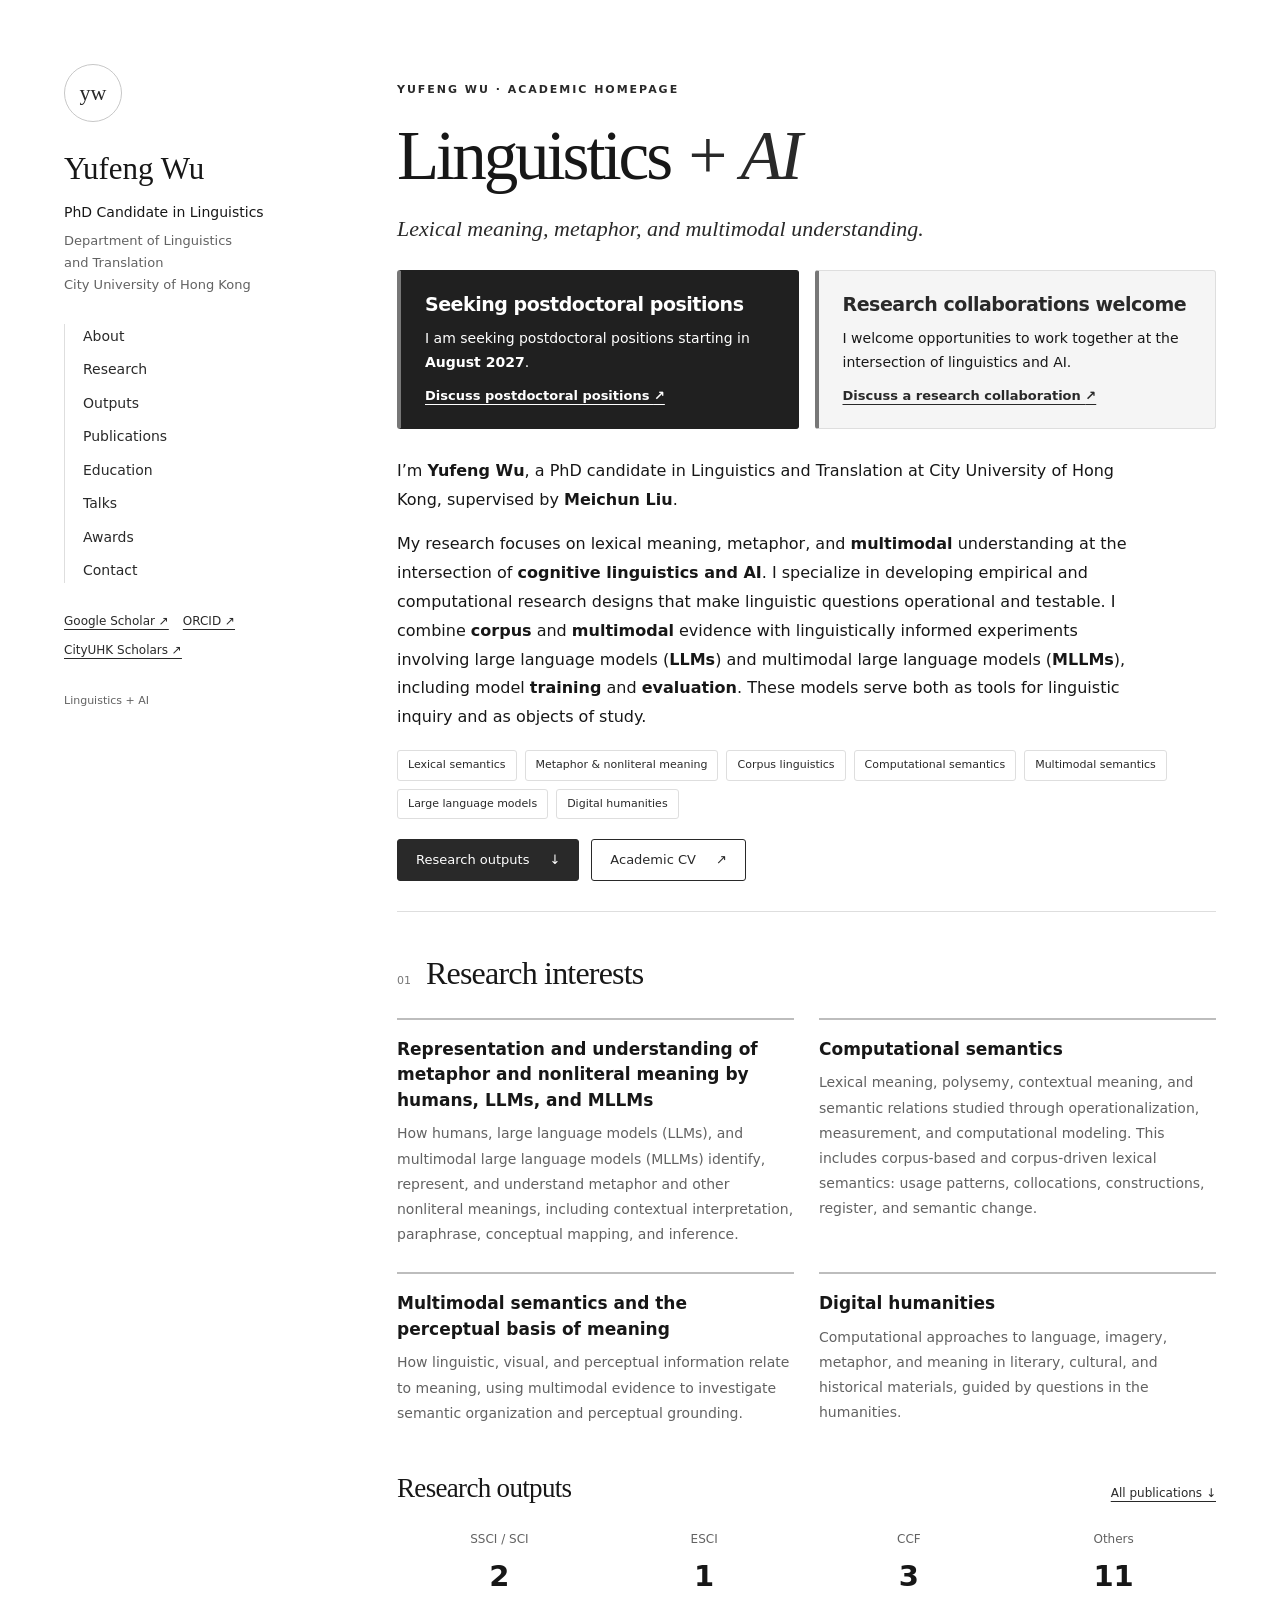
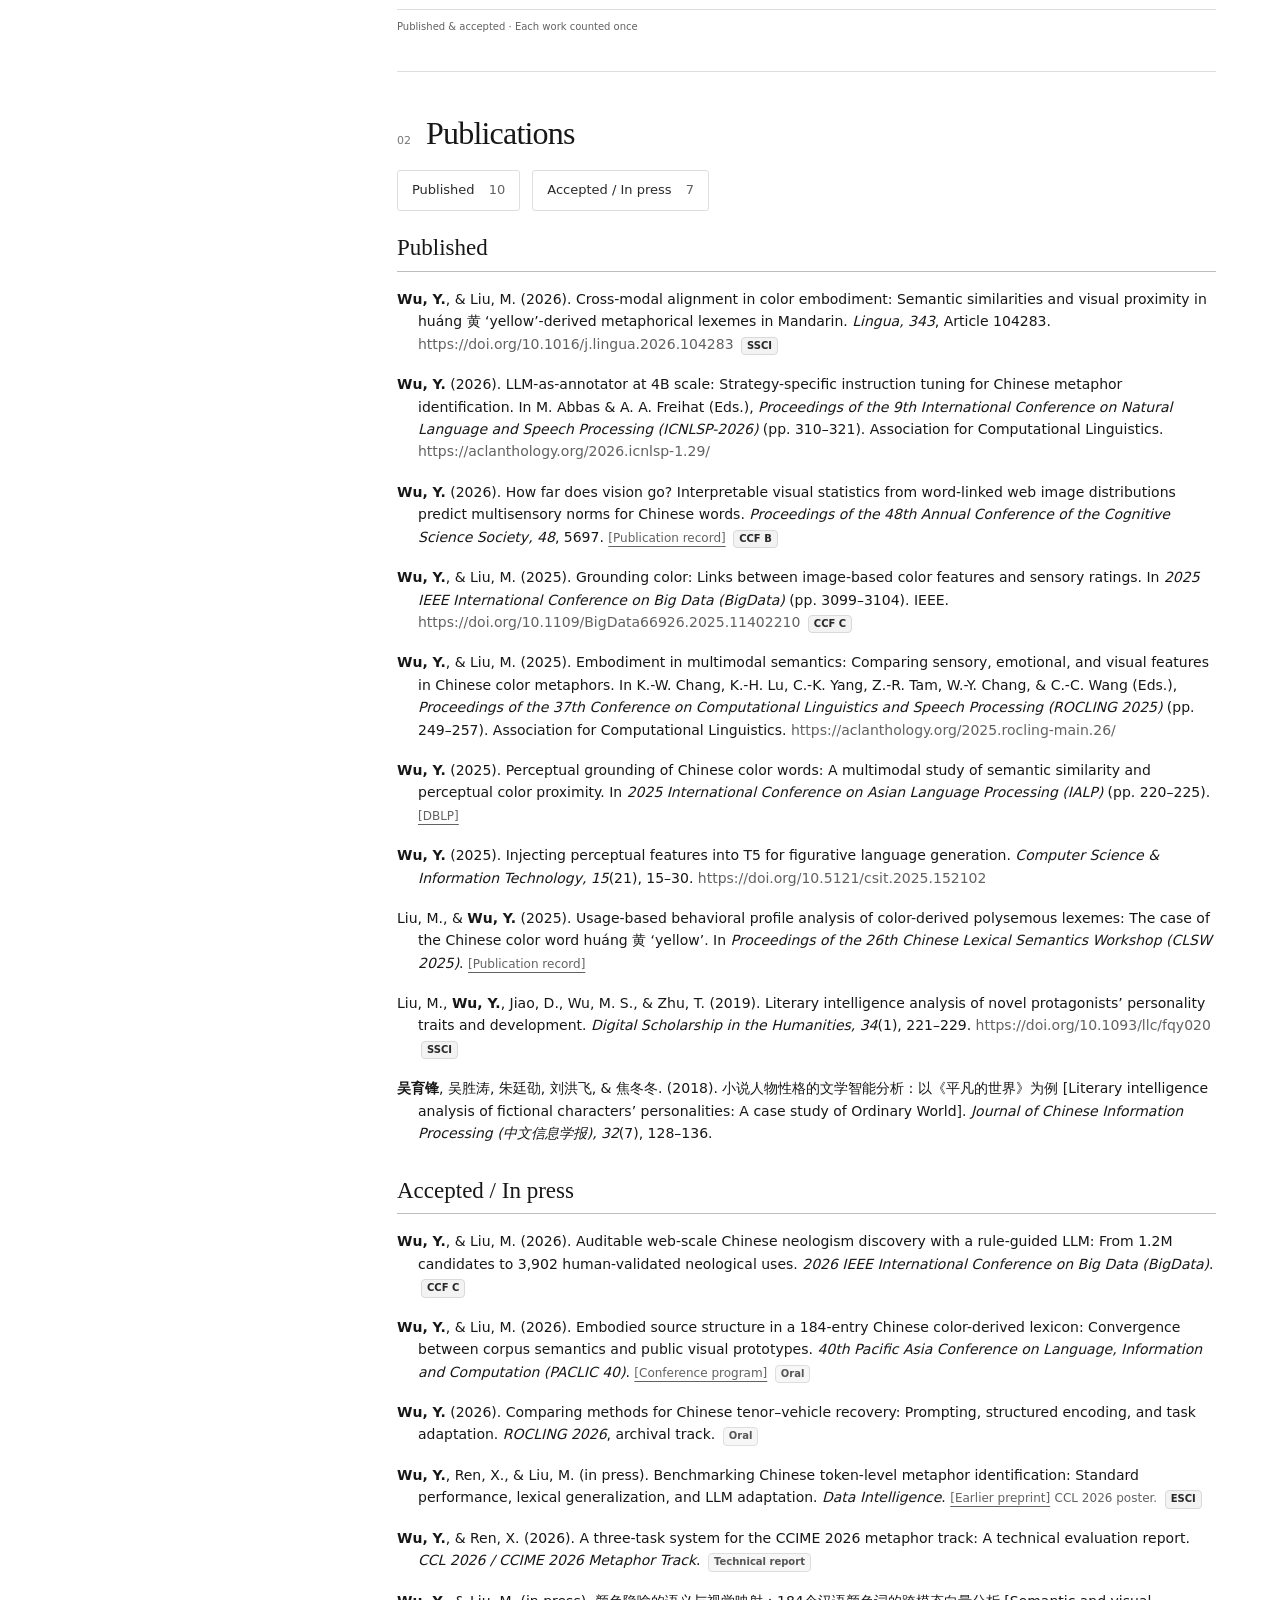
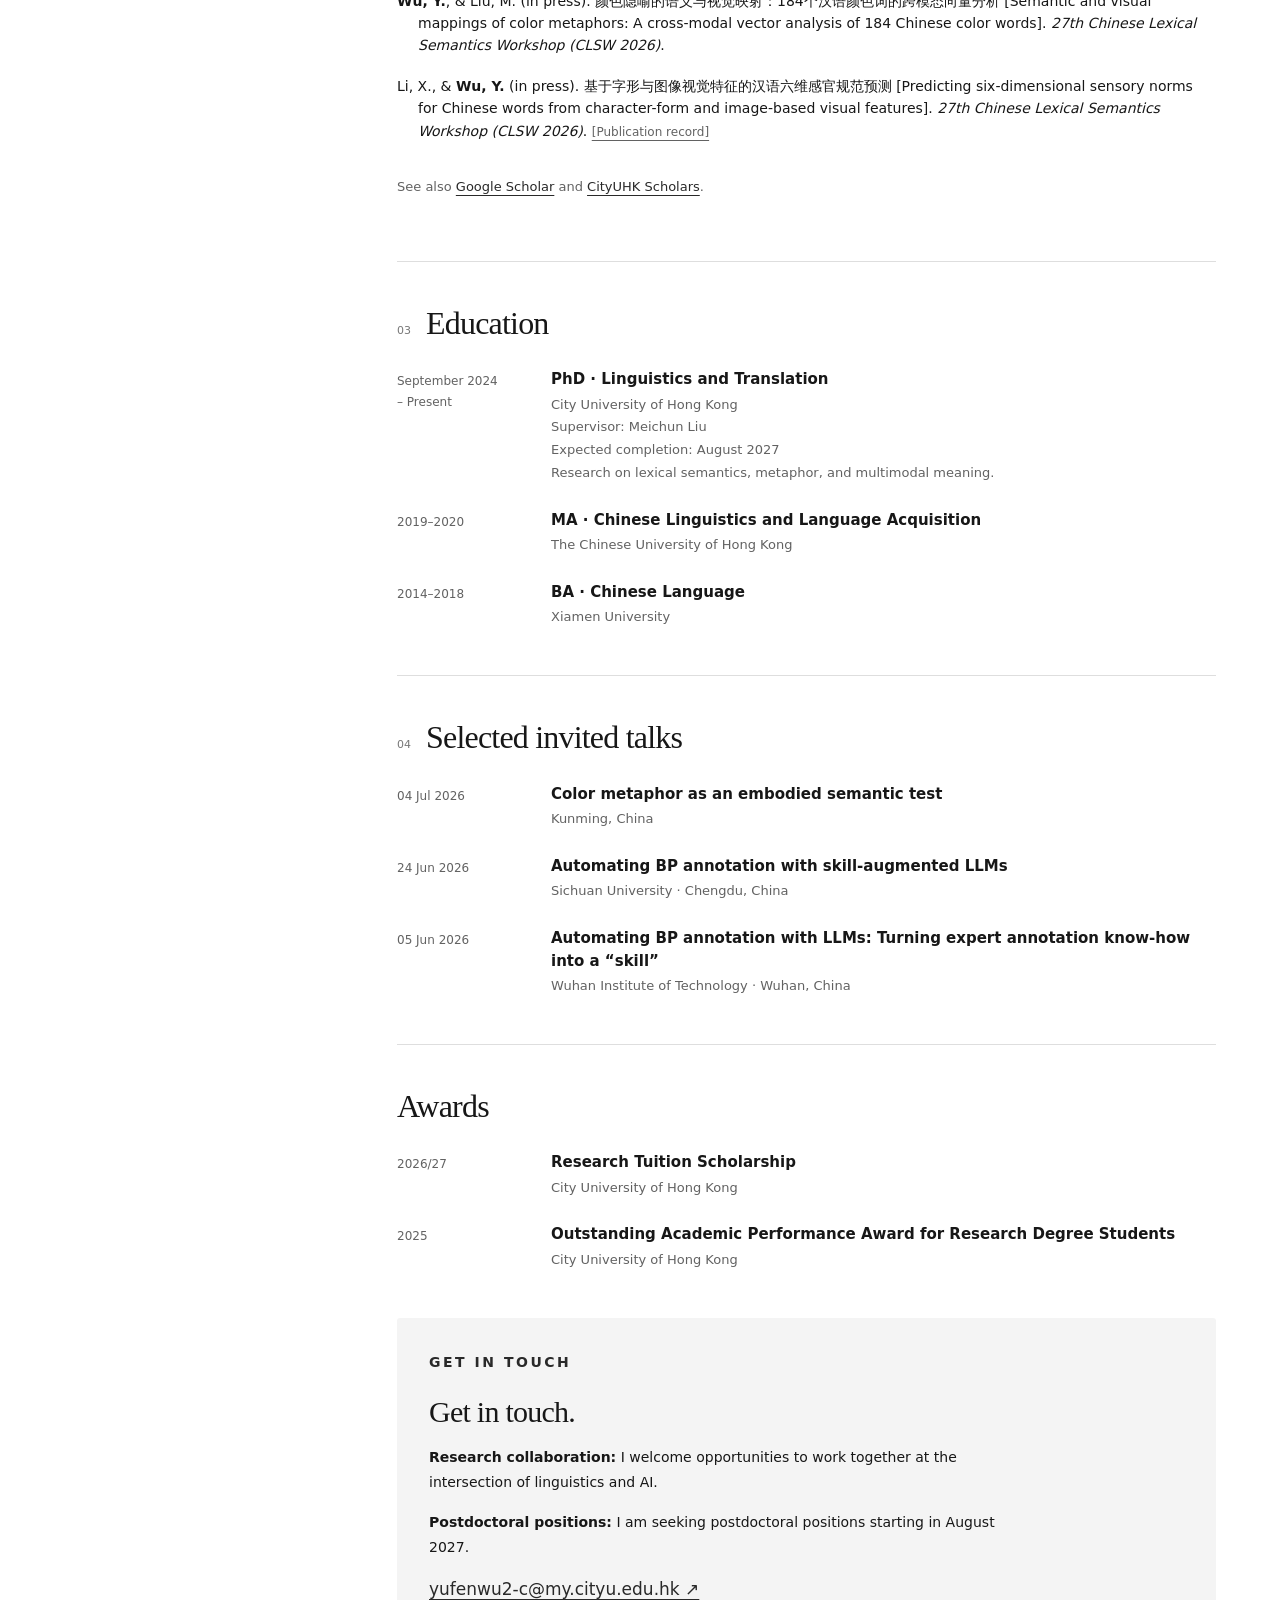
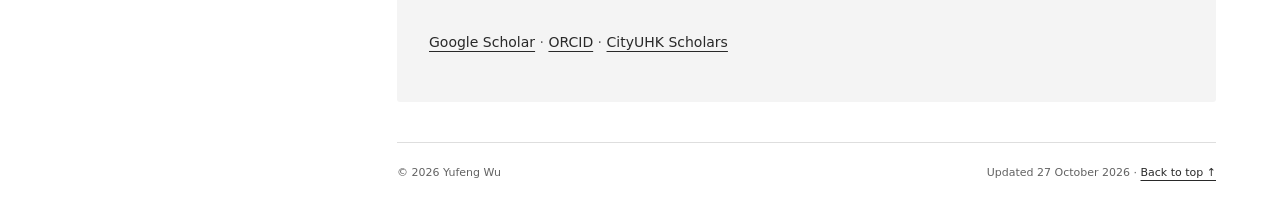
==== commit 59ce196a: "Move research outputs after research interests" ====
--- a/index.html
+++ b/index.html
@@ -16,7 +16,7 @@
     <a class="identity" href="./">Yufeng Wu</a>
     <p class="role">PhD Candidate in Linguistics</p>
     <p class="affiliation">Department of Linguistics<br>and Translation<br>City University of Hong Kong</p>
-    <nav class="navigation" aria-label="Main navigation"><a href="#about">About</a><a href="#highlights">Highlights</a><a href="#research">Research</a><a href="#publications">Publications</a><a href="#education">Education</a><a href="#talks">Talks</a><a href="#awards">Awards</a><a href="#contact">Contact</a></nav>
+    <nav class="navigation" aria-label="Main navigation"><a href="#about">About</a><a href="#research">Research</a><a href="#highlights">Outputs</a><a href="#publications">Publications</a><a href="#education">Education</a><a href="#talks">Talks</a><a href="#awards">Awards</a><a href="#contact">Contact</a></nav>
     <div class="profile-links"><a href="https://scholar.google.com/citations?user=nvYz400AAAAJ&amp;hl=en">Google Scholar ↗</a><a href="https://orcid.org/0000-0002-1842-1677">ORCID ↗</a><a href="https://scholars.cityu.edu.hk/en/persons/yufenwu2/">CityUHK Scholars ↗</a></div>
     <p class="sidebar-note">Linguistics + AI</p>
   </aside>
@@ -42,9 +42,9 @@
   <p>My research focuses on lexical meaning, metaphor, and <strong>multimodal</strong> understanding at the intersection of <strong>cognitive linguistics and AI</strong>. I specialize in developing empirical and computational research designs that make linguistic questions operational and testable. I combine <strong>corpus</strong> and <strong>multimodal</strong> evidence with linguistically informed experiments involving large language models (<strong>LLMs</strong>) and multimodal large language models (<strong>MLLMs</strong>), including model <strong>training</strong> and <strong>evaluation</strong>. These models serve both as tools for linguistic inquiry and as objects of study.</p>
 </div>
 <ul class="keywords" aria-label="Research keywords"><li>Lexical semantics</li><li>Metaphor &amp; nonliteral meaning</li><li>Corpus linguistics</li><li>Computational semantics</li><li>Multimodal semantics</li><li>Large language models</li><li>Digital humanities</li></ul>
-<div class="hero-actions"><a class="button" href="#highlights">Research highlights <span aria-hidden="true">↓</span></a><a class="button secondary" href="cv.html">Academic CV <span aria-hidden="true">↗</span></a></div>
-</section><section class="highlights" id="highlights" aria-labelledby="highlights-title"><div class="highlight-heading"><h2 id="highlights-title">Research highlights</h2><a href="#publications">All publications &darr;</a></div><table class="research-stats" aria-describedby="stats-note"><caption class="sr-only">All published and accepted works, counted once.</caption><thead><tr><th scope="col"><a href="#publication-01" title="Lingua; Digital Scholarship in the Humanities">SSCI / SCI</a></th><th scope="col"><a href="#publication-14" title="Data Intelligence; accepted for publication">ESCI</a></th><th scope="col"><a href="#publication-03" title="CogSci and IEEE BigData">CCF</a></th><th scope="col"><a href="#publication-02" title="Other published and accepted works">Others</a></th></tr></thead><tbody><tr><td>2</td><td>1</td><td>3</td><td>11</td></tr></tbody></table><p class="stats-note" id="stats-note">Published &amp; accepted &middot; Each work counted once</p></section>
-    <section class="section" id="research" aria-labelledby="research-title"><div class="section-head"><span class="section-num" aria-hidden="true">01</span><h2 id="research-title">Research interests</h2></div><div class="research-grid"><article class="research-item"><h3>Representation and understanding of metaphor and nonliteral meaning by humans, LLMs, and MLLMs</h3><p>How humans, large language models (LLMs), and multimodal large language models (MLLMs) identify, represent, and understand metaphor and other nonliteral meanings, including contextual interpretation, paraphrase, conceptual mapping, and inference.</p></article><article class="research-item"><h3>Computational semantics</h3><p>Lexical meaning, polysemy, contextual meaning, and semantic relations studied through operationalization, measurement, and computational modeling. This includes corpus-based and corpus-driven lexical semantics: usage patterns, collocations, constructions, register, and semantic change.</p></article><article class="research-item"><h3>Multimodal semantics and the perceptual basis of meaning</h3><p>How linguistic, visual, and perceptual information relate to meaning, using multimodal evidence to investigate semantic organization and perceptual grounding.</p></article><article class="research-item"><h3>Digital humanities</h3><p>Computational approaches to language, imagery, metaphor, and meaning in literary, cultural, and historical materials, guided by questions in the humanities.</p></article></div></section>
+<div class="hero-actions"><a class="button" href="#highlights">Research outputs <span aria-hidden="true">↓</span></a><a class="button secondary" href="cv.html">Academic CV <span aria-hidden="true">↗</span></a></div>
+</section>
+    <section class="section" id="research" aria-labelledby="research-title"><div class="section-head"><span class="section-num" aria-hidden="true">01</span><h2 id="research-title">Research interests</h2></div><div class="research-grid"><article class="research-item"><h3>Representation and understanding of metaphor and nonliteral meaning by humans, LLMs, and MLLMs</h3><p>How humans, large language models (LLMs), and multimodal large language models (MLLMs) identify, represent, and understand metaphor and other nonliteral meanings, including contextual interpretation, paraphrase, conceptual mapping, and inference.</p></article><article class="research-item"><h3>Computational semantics</h3><p>Lexical meaning, polysemy, contextual meaning, and semantic relations studied through operationalization, measurement, and computational modeling. This includes corpus-based and corpus-driven lexical semantics: usage patterns, collocations, constructions, register, and semantic change.</p></article><article class="research-item"><h3>Multimodal semantics and the perceptual basis of meaning</h3><p>How linguistic, visual, and perceptual information relate to meaning, using multimodal evidence to investigate semantic organization and perceptual grounding.</p></article><article class="research-item"><h3>Digital humanities</h3><p>Computational approaches to language, imagery, metaphor, and meaning in literary, cultural, and historical materials, guided by questions in the humanities.</p></article></div></section><section class="highlights" id="highlights" aria-labelledby="highlights-title"><div class="highlight-heading"><h2 id="highlights-title">Research outputs</h2><a href="#publications">All publications &darr;</a></div><table class="research-stats" aria-describedby="stats-note"><caption class="sr-only">All published and accepted works, counted once.</caption><thead><tr><th scope="col"><a href="#publication-01" title="Lingua; Digital Scholarship in the Humanities">SSCI / SCI</a></th><th scope="col"><a href="#publication-14" title="Data Intelligence; accepted for publication">ESCI</a></th><th scope="col"><a href="#publication-03" title="CogSci and IEEE BigData">CCF</a></th><th scope="col"><a href="#publication-02" title="Other published and accepted works">Others</a></th></tr></thead><tbody><tr><td>2</td><td>1</td><td>3</td><td>11</td></tr></tbody></table><p class="stats-note" id="stats-note">Published &amp; accepted &middot; Each work counted once</p></section>
     <section class="section" id="publications" aria-labelledby="publications-title"><div class="section-head"><span class="section-num" aria-hidden="true">02</span><h2 id="publications-title">Publications</h2></div><nav class="publication-jumps" aria-label="Publication categories"><a href="#published">Published <span>10</span></a><a href="#accepted">Accepted / In press <span>7</span></a></nav><section class="publication-group" id="published" aria-labelledby="published-title"><h3 class="publication-group-title" id="published-title">Published</h3><div class="publications"><article class="publication compact-publication" id="publication-01" data-status="published"><p class="apa-reference"><strong>Wu, Y.</strong>, &amp; Liu, M. (2026). Cross-modal alignment in color embodiment: Semantic similarities and visual proximity in huáng 黄 ‘yellow’-derived metaphorical lexemes in Mandarin. <em>Lingua, 343</em>, Article 104283. <a class="citation-link" href="https://doi.org/10.1016/j.lingua.2026.104283">https://doi.org/10.1016/j.lingua.2026.104283</a> <span class="citation-badges"><a class="badge ssci" href="https://repository.gsi.de/record/44280">SSCI</a></span></p></article>
 <article class="publication compact-publication" id="publication-02" data-status="published"><p class="apa-reference"><strong>Wu, Y.</strong> (2026). LLM-as-annotator at 4B scale: Strategy-specific instruction tuning for Chinese metaphor identification. In M. Abbas &amp; A. A. Freihat (Eds.), <em>Proceedings of the 9th International Conference on Natural Language and Speech Processing (ICNLSP-2026)</em> (pp. 310–321). Association for Computational Linguistics. <a class="citation-link" href="https://aclanthology.org/2026.icnlsp-1.29/">https://aclanthology.org/2026.icnlsp-1.29/</a></p></article>
 <article class="publication compact-publication" id="publication-03" data-status="published"><p class="apa-reference"><strong>Wu, Y.</strong> (2026). How far does vision go? Interpretable visual statistics from word-linked web image distributions predict multisensory norms for Chinese words. <em>Proceedings of the 48th Annual Conference of the Cognitive Science Society, 48</em>, 5697. <a class="citation-extra" href="https://scholars.cityu.edu.hk/en/publications/how-far-does-vision-go-interpretable-visual-statistics-from-word-/">[Publication record]</a> <span class="citation-badges"><a class="badge ccf-b" href="https://www.ccf.org.cn/Academic_Evaluation/Cross_Compre_Emerging/">CCF B</a></span></p></article>
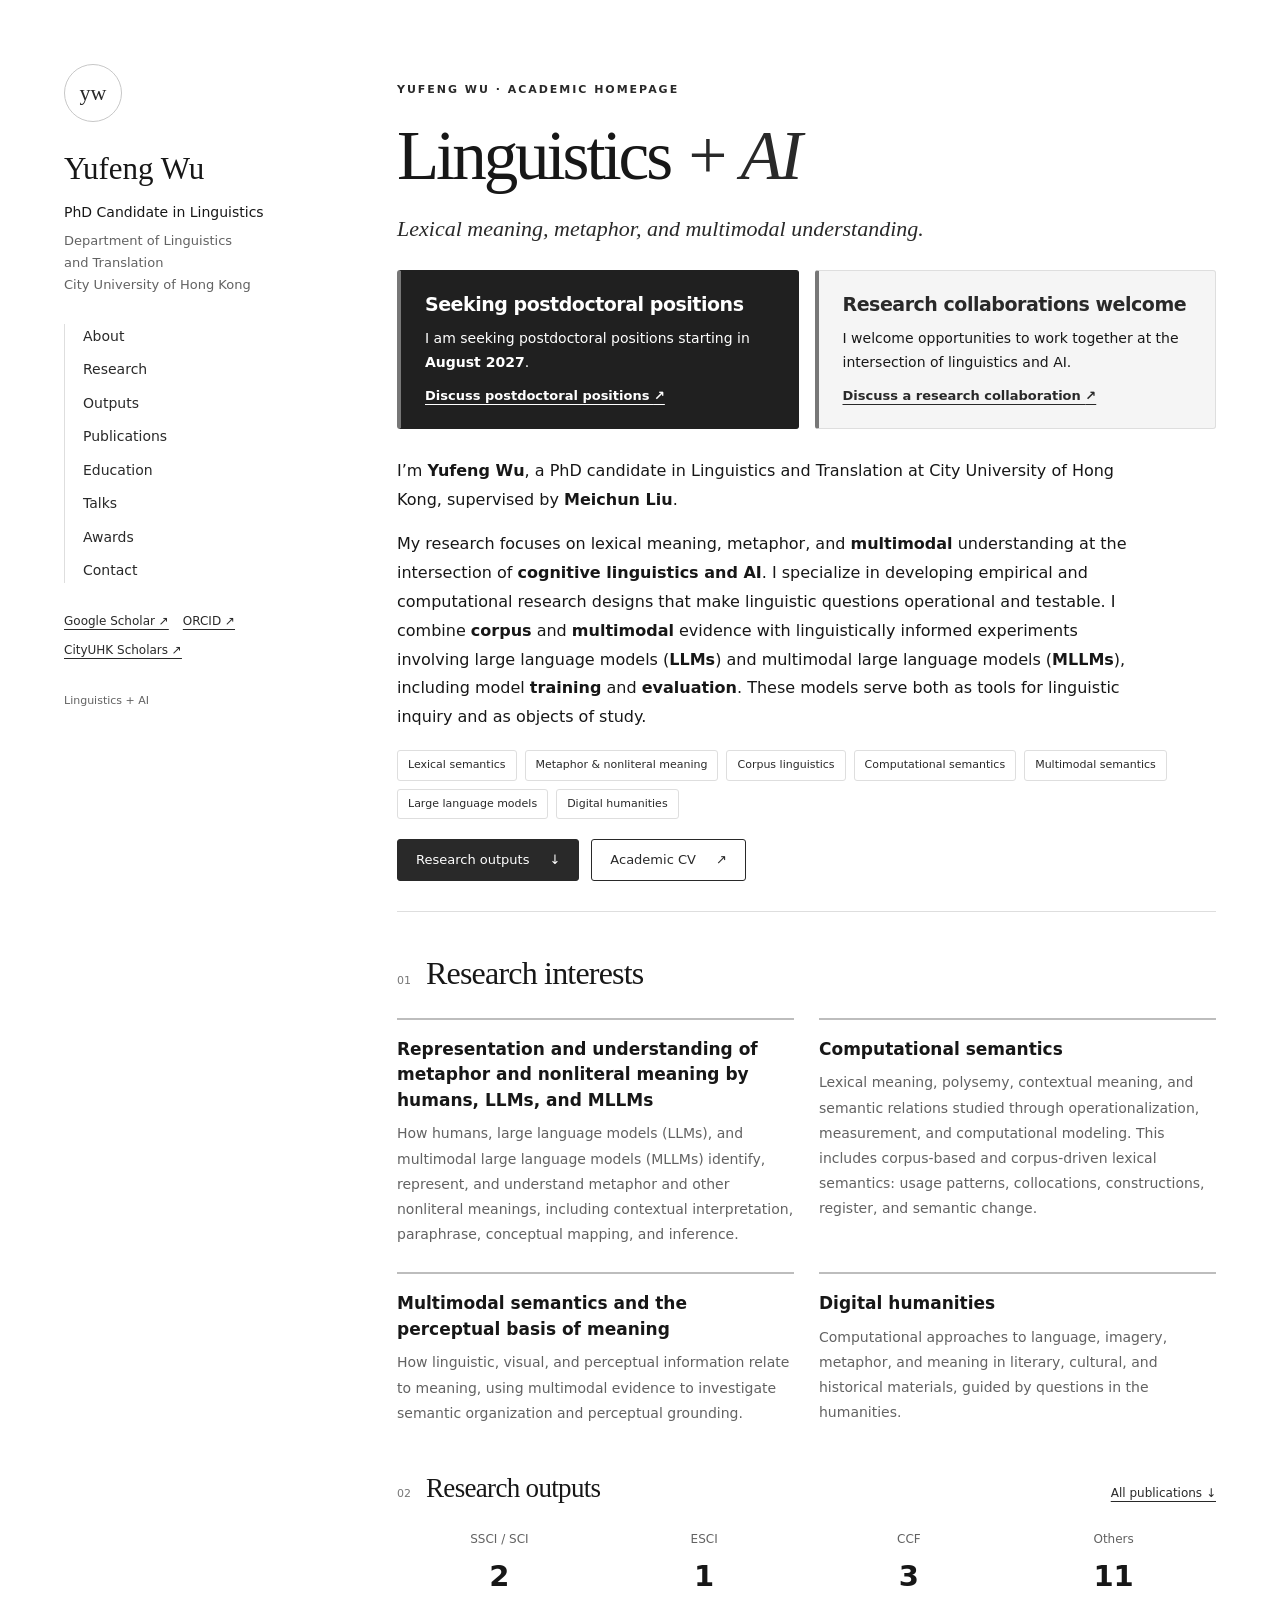
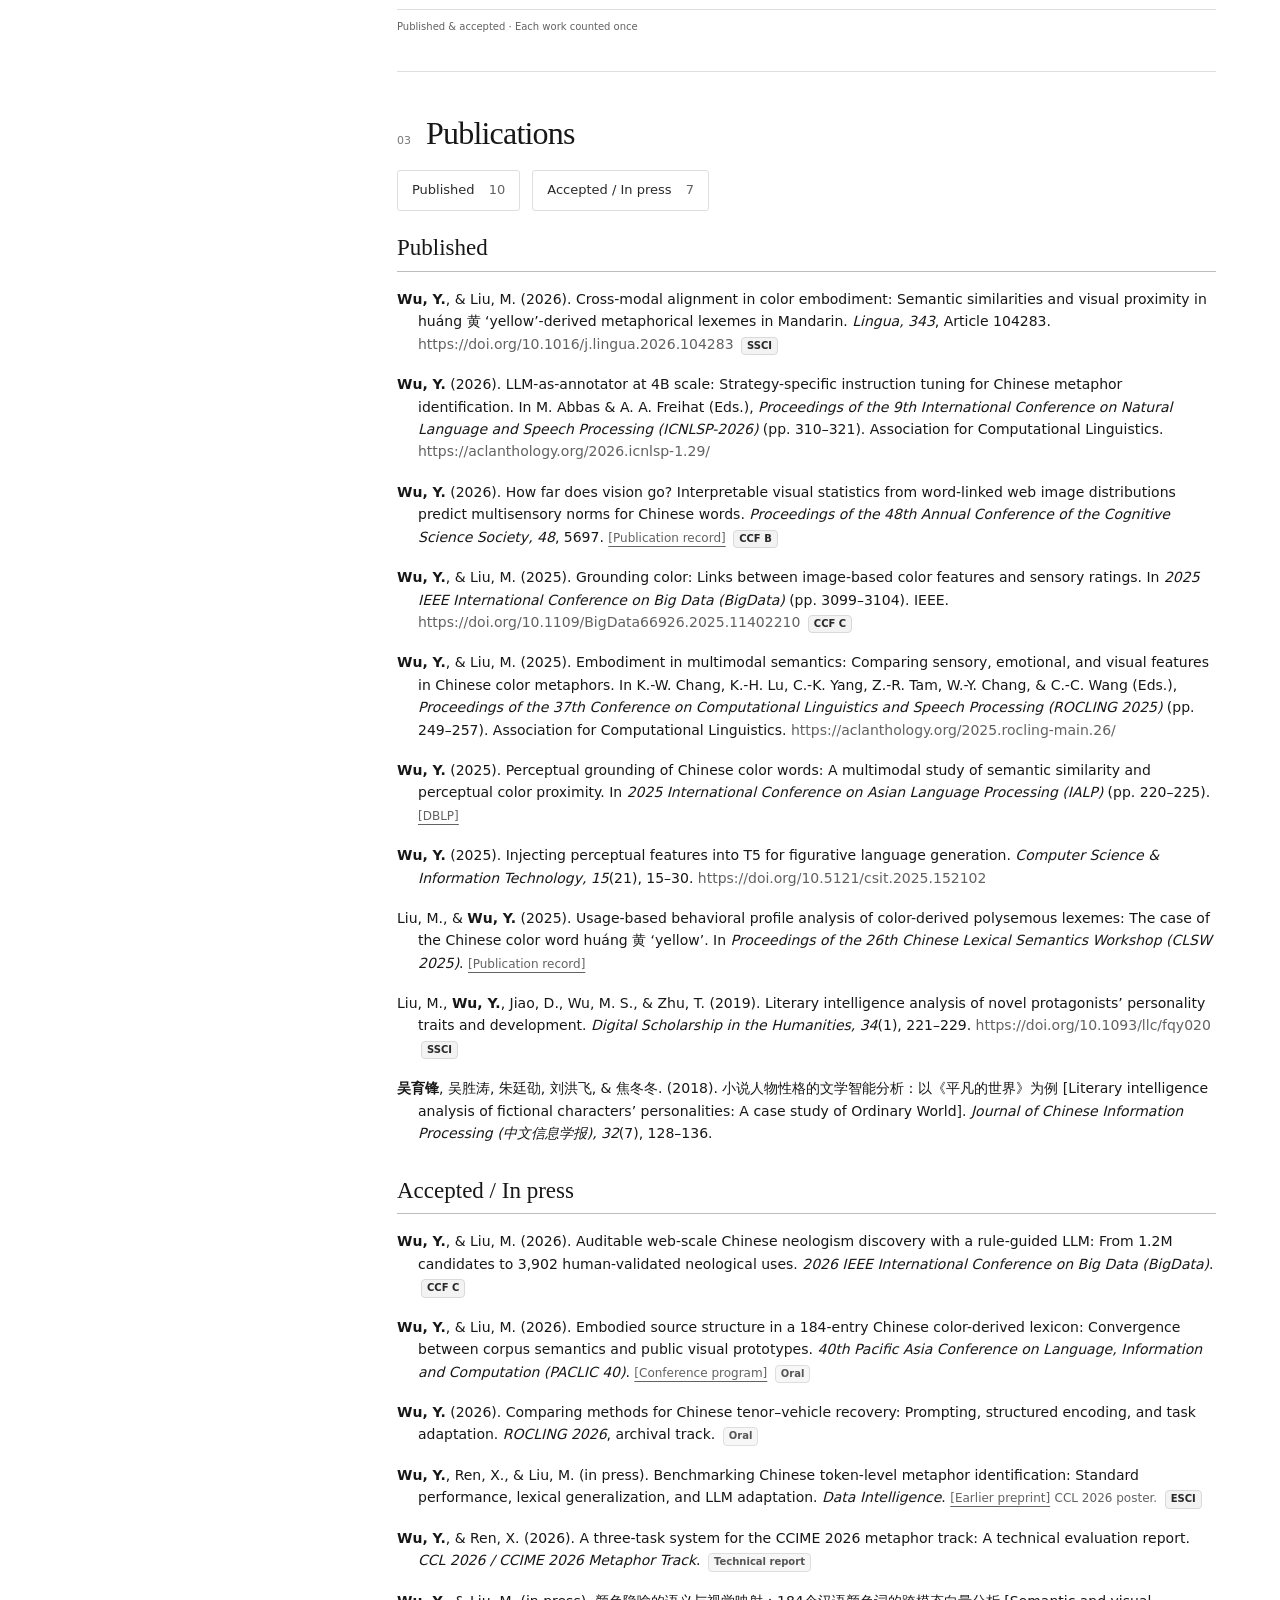
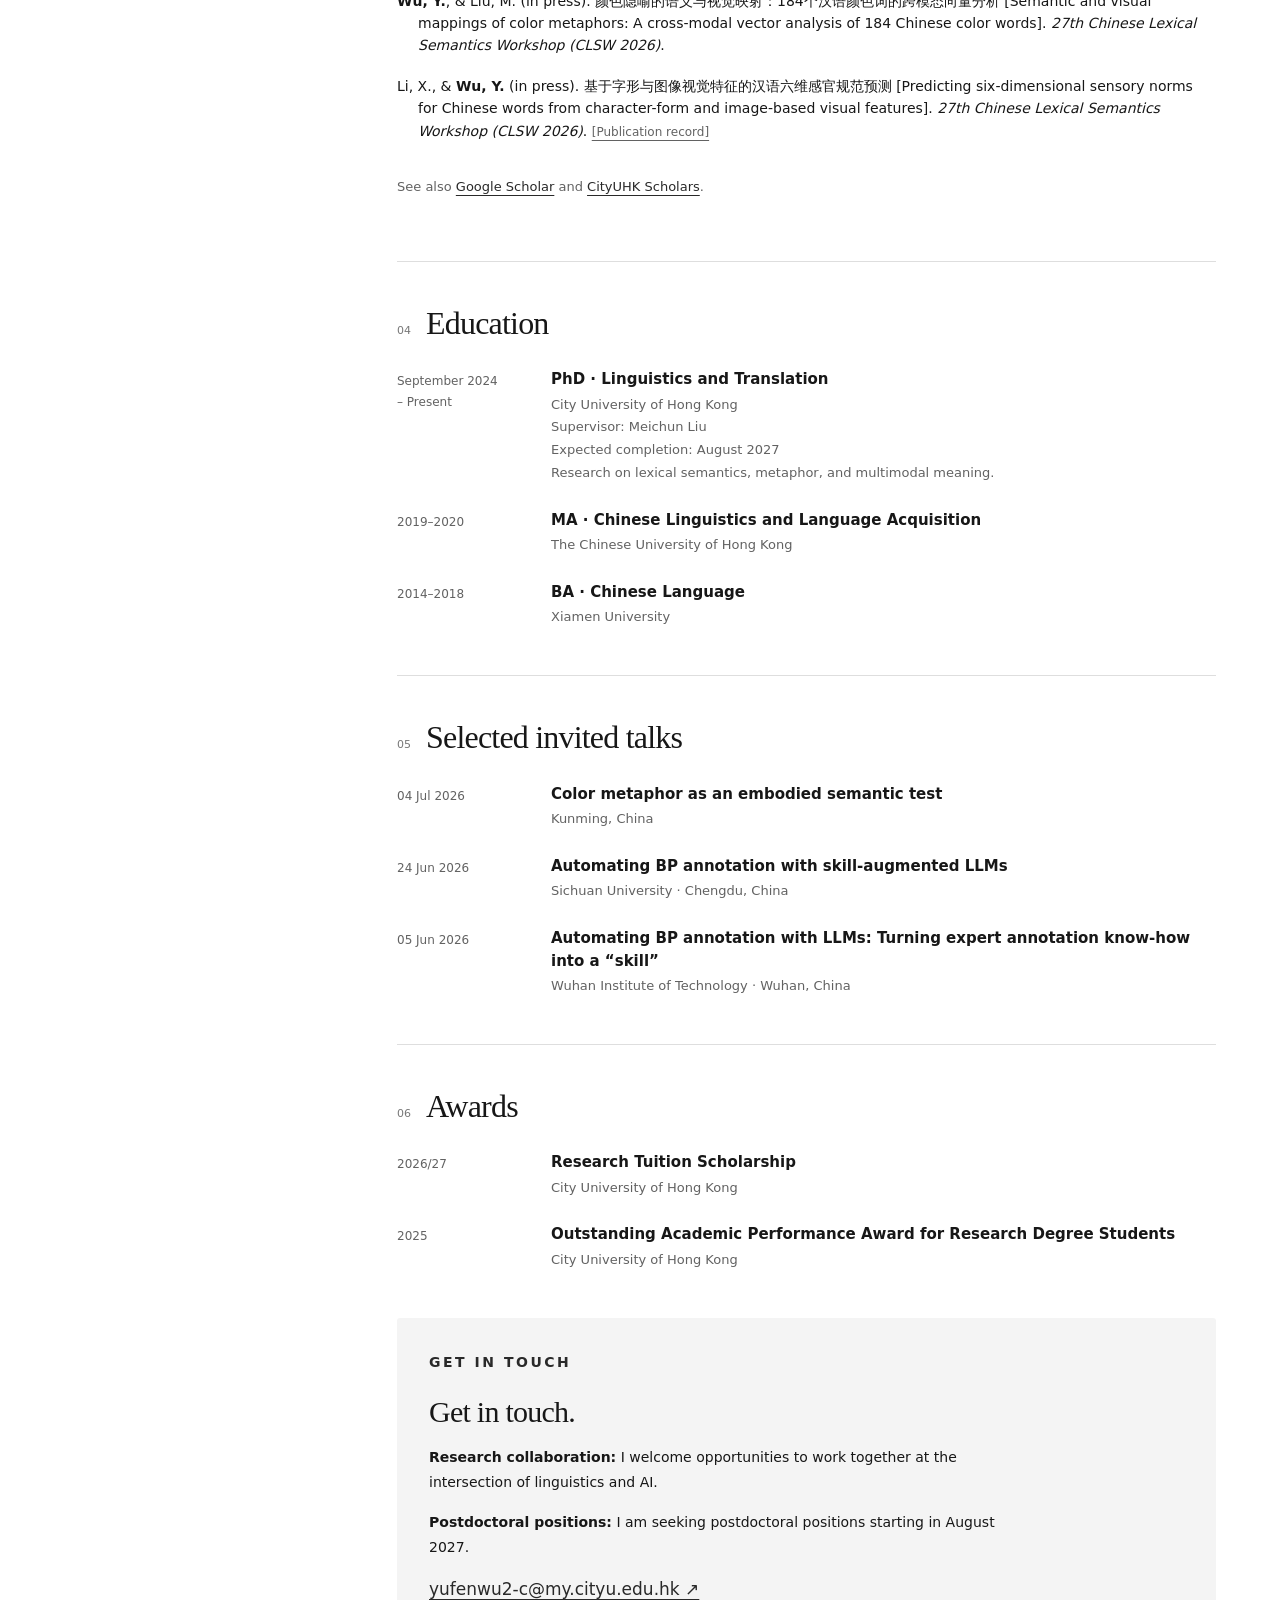
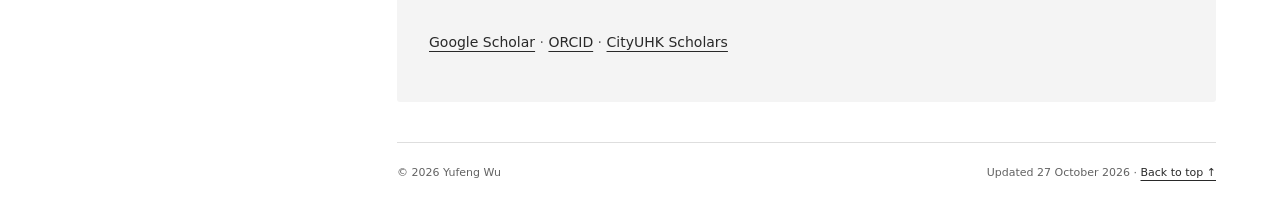
==== commit ce221d22: "Fix sequential homepage section numbering" ====
--- a/index.html
+++ b/index.html
@@ -44,8 +44,8 @@
 <ul class="keywords" aria-label="Research keywords"><li>Lexical semantics</li><li>Metaphor &amp; nonliteral meaning</li><li>Corpus linguistics</li><li>Computational semantics</li><li>Multimodal semantics</li><li>Large language models</li><li>Digital humanities</li></ul>
 <div class="hero-actions"><a class="button" href="#highlights">Research outputs <span aria-hidden="true">↓</span></a><a class="button secondary" href="cv.html">Academic CV <span aria-hidden="true">↗</span></a></div>
 </section>
-    <section class="section" id="research" aria-labelledby="research-title"><div class="section-head"><span class="section-num" aria-hidden="true">01</span><h2 id="research-title">Research interests</h2></div><div class="research-grid"><article class="research-item"><h3>Representation and understanding of metaphor and nonliteral meaning by humans, LLMs, and MLLMs</h3><p>How humans, large language models (LLMs), and multimodal large language models (MLLMs) identify, represent, and understand metaphor and other nonliteral meanings, including contextual interpretation, paraphrase, conceptual mapping, and inference.</p></article><article class="research-item"><h3>Computational semantics</h3><p>Lexical meaning, polysemy, contextual meaning, and semantic relations studied through operationalization, measurement, and computational modeling. This includes corpus-based and corpus-driven lexical semantics: usage patterns, collocations, constructions, register, and semantic change.</p></article><article class="research-item"><h3>Multimodal semantics and the perceptual basis of meaning</h3><p>How linguistic, visual, and perceptual information relate to meaning, using multimodal evidence to investigate semantic organization and perceptual grounding.</p></article><article class="research-item"><h3>Digital humanities</h3><p>Computational approaches to language, imagery, metaphor, and meaning in literary, cultural, and historical materials, guided by questions in the humanities.</p></article></div></section><section class="highlights" id="highlights" aria-labelledby="highlights-title"><div class="highlight-heading"><h2 id="highlights-title">Research outputs</h2><a href="#publications">All publications &darr;</a></div><table class="research-stats" aria-describedby="stats-note"><caption class="sr-only">All published and accepted works, counted once.</caption><thead><tr><th scope="col"><a href="#publication-01" title="Lingua; Digital Scholarship in the Humanities">SSCI / SCI</a></th><th scope="col"><a href="#publication-14" title="Data Intelligence; accepted for publication">ESCI</a></th><th scope="col"><a href="#publication-03" title="CogSci and IEEE BigData">CCF</a></th><th scope="col"><a href="#publication-02" title="Other published and accepted works">Others</a></th></tr></thead><tbody><tr><td>2</td><td>1</td><td>3</td><td>11</td></tr></tbody></table><p class="stats-note" id="stats-note">Published &amp; accepted &middot; Each work counted once</p></section>
-    <section class="section" id="publications" aria-labelledby="publications-title"><div class="section-head"><span class="section-num" aria-hidden="true">02</span><h2 id="publications-title">Publications</h2></div><nav class="publication-jumps" aria-label="Publication categories"><a href="#published">Published <span>10</span></a><a href="#accepted">Accepted / In press <span>7</span></a></nav><section class="publication-group" id="published" aria-labelledby="published-title"><h3 class="publication-group-title" id="published-title">Published</h3><div class="publications"><article class="publication compact-publication" id="publication-01" data-status="published"><p class="apa-reference"><strong>Wu, Y.</strong>, &amp; Liu, M. (2026). Cross-modal alignment in color embodiment: Semantic similarities and visual proximity in huáng 黄 ‘yellow’-derived metaphorical lexemes in Mandarin. <em>Lingua, 343</em>, Article 104283. <a class="citation-link" href="https://doi.org/10.1016/j.lingua.2026.104283">https://doi.org/10.1016/j.lingua.2026.104283</a> <span class="citation-badges"><a class="badge ssci" href="https://repository.gsi.de/record/44280">SSCI</a></span></p></article>
+    <section class="section" id="research" aria-labelledby="research-title"><div class="section-head"><span class="section-num" aria-hidden="true">01</span><h2 id="research-title">Research interests</h2></div><div class="research-grid"><article class="research-item"><h3>Representation and understanding of metaphor and nonliteral meaning by humans, LLMs, and MLLMs</h3><p>How humans, large language models (LLMs), and multimodal large language models (MLLMs) identify, represent, and understand metaphor and other nonliteral meanings, including contextual interpretation, paraphrase, conceptual mapping, and inference.</p></article><article class="research-item"><h3>Computational semantics</h3><p>Lexical meaning, polysemy, contextual meaning, and semantic relations studied through operationalization, measurement, and computational modeling. This includes corpus-based and corpus-driven lexical semantics: usage patterns, collocations, constructions, register, and semantic change.</p></article><article class="research-item"><h3>Multimodal semantics and the perceptual basis of meaning</h3><p>How linguistic, visual, and perceptual information relate to meaning, using multimodal evidence to investigate semantic organization and perceptual grounding.</p></article><article class="research-item"><h3>Digital humanities</h3><p>Computational approaches to language, imagery, metaphor, and meaning in literary, cultural, and historical materials, guided by questions in the humanities.</p></article></div></section><section class="highlights" id="highlights" aria-labelledby="highlights-title"><div class="highlight-heading"><div class="section-head" style="margin-bottom:0"><span class="section-num" aria-hidden="true">02</span><h2 id="highlights-title">Research outputs</h2></div><a href="#publications">All publications &darr;</a></div><table class="research-stats" aria-describedby="stats-note"><caption class="sr-only">All published and accepted works, counted once.</caption><thead><tr><th scope="col"><a href="#publication-01" title="Lingua; Digital Scholarship in the Humanities">SSCI / SCI</a></th><th scope="col"><a href="#publication-14" title="Data Intelligence; accepted for publication">ESCI</a></th><th scope="col"><a href="#publication-03" title="CogSci and IEEE BigData">CCF</a></th><th scope="col"><a href="#publication-02" title="Other published and accepted works">Others</a></th></tr></thead><tbody><tr><td>2</td><td>1</td><td>3</td><td>11</td></tr></tbody></table><p class="stats-note" id="stats-note">Published &amp; accepted &middot; Each work counted once</p></section>
+    <section class="section" id="publications" aria-labelledby="publications-title"><div class="section-head"><span class="section-num" aria-hidden="true">03</span><h2 id="publications-title">Publications</h2></div><nav class="publication-jumps" aria-label="Publication categories"><a href="#published">Published <span>10</span></a><a href="#accepted">Accepted / In press <span>7</span></a></nav><section class="publication-group" id="published" aria-labelledby="published-title"><h3 class="publication-group-title" id="published-title">Published</h3><div class="publications"><article class="publication compact-publication" id="publication-01" data-status="published"><p class="apa-reference"><strong>Wu, Y.</strong>, &amp; Liu, M. (2026). Cross-modal alignment in color embodiment: Semantic similarities and visual proximity in huáng 黄 ‘yellow’-derived metaphorical lexemes in Mandarin. <em>Lingua, 343</em>, Article 104283. <a class="citation-link" href="https://doi.org/10.1016/j.lingua.2026.104283">https://doi.org/10.1016/j.lingua.2026.104283</a> <span class="citation-badges"><a class="badge ssci" href="https://repository.gsi.de/record/44280">SSCI</a></span></p></article>
 <article class="publication compact-publication" id="publication-02" data-status="published"><p class="apa-reference"><strong>Wu, Y.</strong> (2026). LLM-as-annotator at 4B scale: Strategy-specific instruction tuning for Chinese metaphor identification. In M. Abbas &amp; A. A. Freihat (Eds.), <em>Proceedings of the 9th International Conference on Natural Language and Speech Processing (ICNLSP-2026)</em> (pp. 310–321). Association for Computational Linguistics. <a class="citation-link" href="https://aclanthology.org/2026.icnlsp-1.29/">https://aclanthology.org/2026.icnlsp-1.29/</a></p></article>
 <article class="publication compact-publication" id="publication-03" data-status="published"><p class="apa-reference"><strong>Wu, Y.</strong> (2026). How far does vision go? Interpretable visual statistics from word-linked web image distributions predict multisensory norms for Chinese words. <em>Proceedings of the 48th Annual Conference of the Cognitive Science Society, 48</em>, 5697. <a class="citation-extra" href="https://scholars.cityu.edu.hk/en/publications/how-far-does-vision-go-interpretable-visual-statistics-from-word-/">[Publication record]</a> <span class="citation-badges"><a class="badge ccf-b" href="https://www.ccf.org.cn/Academic_Evaluation/Cross_Compre_Emerging/">CCF B</a></span></p></article>
 <article class="publication compact-publication" id="publication-04" data-status="published"><p class="apa-reference"><strong>Wu, Y.</strong>, &amp; Liu, M. (2025). Grounding color: Links between image-based color features and sensory ratings. In <em>2025 IEEE International Conference on Big Data (BigData)</em> (pp. 3099–3104). IEEE. <a class="citation-link" href="https://doi.org/10.1109/BigData66926.2025.11402210">https://doi.org/10.1109/BigData66926.2025.11402210</a> <span class="citation-badges"><a class="badge ccf-c" href="https://www.ccf.org.cn/Academic_Evaluation/Cross_Compre_Emerging/">CCF C</a></span></p></article>
@@ -62,18 +62,18 @@
 <article class="publication compact-publication" id="publication-16" data-status="accepted"><p class="apa-reference"><strong>Wu, Y.</strong>, &amp; Liu, M. (in press). 颜色隐喻的语义与视觉映射：184个汉语颜色词的跨模态向量分析 [Semantic and visual mappings of color metaphors: A cross-modal vector analysis of 184 Chinese color words]. <em>27th Chinese Lexical Semantics Workshop (CLSW 2026)</em>.</p></article>
 <article class="publication compact-publication" id="publication-17" data-status="accepted"><p class="apa-reference">Li, X., &amp; <strong>Wu, Y.</strong> (in press). 基于字形与图像视觉特征的汉语六维感官规范预测 [Predicting six-dimensional sensory norms for Chinese words from character-form and image-based visual features]. <em>27th Chinese Lexical Semantics Workshop (CLSW 2026)</em>. <a class="citation-extra" href="https://scholars.cityu.edu.hk/en/publications/%E5%9F%BA%E4%BA%8E%E5%AD%97%E5%BD%A2%E4%B8%8E%E5%9B%BE%E5%83%8F%E8%A7%86%E8%A7%89%E7%89%B9%E5%BE%81%E7%9A%84%E6%B1%89%E8%AF%AD%E5%85%AD%E7%BB%B4%E6%84%9F%E5%AE%98%E8%A7%84%E8%8C%83%E9%A2%84%E6%B5%8B/">[Publication record]</a></p></article></div></section><p class="section-note">See also <a href="https://scholar.google.com/citations?user=nvYz400AAAAJ&amp;hl=en">Google Scholar</a> and <a href="https://scholars.cityu.edu.hk/en/persons/yufenwu2/">CityUHK Scholars</a>.</p></section>
     <section class="section" id="education" aria-labelledby="education-title">
-      <div class="section-head"><span class="section-num" aria-hidden="true">03</span><h2 id="education-title">Education</h2></div>
+      <div class="section-head"><span class="section-num" aria-hidden="true">04</span><h2 id="education-title">Education</h2></div>
       <div class="timeline-row"><span class="date">September 2024<br>– Present</span><div><h3>PhD · Linguistics and Translation</h3><p>City University of Hong Kong</p><p>Supervisor: Meichun Liu</p><p>Expected completion: August 2027</p><p>Research on lexical semantics, metaphor, and multimodal meaning.</p></div></div>
       <div class="timeline-row"><span class="date">2019–2020</span><div><h3>MA · Chinese Linguistics and Language Acquisition</h3><p>The Chinese University of Hong Kong</p></div></div>
       <div class="timeline-row"><span class="date">2014–2018</span><div><h3>BA · Chinese Language</h3><p>Xiamen University</p></div></div>
     </section>
     <section class="section" id="talks" aria-labelledby="talks-title">
-      <div class="section-head"><span class="section-num" aria-hidden="true">04</span><h2 id="talks-title">Selected invited talks</h2></div>
+      <div class="section-head"><span class="section-num" aria-hidden="true">05</span><h2 id="talks-title">Selected invited talks</h2></div>
       <div class="timeline-row"><time class="date" datetime="2026-07-04">04 Jul 2026</time><div><h3>Color metaphor as an embodied semantic test</h3><p>Kunming, China</p></div></div>
       <div class="timeline-row"><time class="date" datetime="2026-06-24">24 Jun 2026</time><div><h3>Automating BP annotation with skill-augmented LLMs</h3><p>Sichuan University · Chengdu, China</p></div></div>
       <div class="timeline-row"><time class="date" datetime="2026-06-05">05 Jun 2026</time><div><h3>Automating BP annotation with LLMs: Turning expert annotation know-how into a “skill”</h3><p>Wuhan Institute of Technology · Wuhan, China</p></div></div>
     </section>
-    <section class="section" id="awards" aria-labelledby="awards-title"><div class="section-head"><h2 id="awards-title">Awards</h2></div><div class="timeline-row"><span class="date">2026/27</span><div><h3>Research Tuition Scholarship</h3><p>City University of Hong Kong</p></div></div><div class="timeline-row"><span class="date">2025</span><div><h3>Outstanding Academic Performance Award for Research Degree Students</h3><p>City University of Hong Kong</p></div></div></section><section class="contact" id="contact" aria-labelledby="contact-title"><p class="eyebrow">Get in touch</p><h2 id="contact-title">Get in touch.</h2><p><strong>Research collaboration:</strong> I welcome opportunities to work together at the intersection of linguistics and AI.</p><p><strong>Postdoctoral positions:</strong> I am seeking postdoctoral positions starting in August 2027.</p><a class="email" href="mailto:yufenwu2-c@my.cityu.edu.hk">yufenwu2-c@my.cityu.edu.hk ↗</a><p class="section-note"><a href="https://scholar.google.com/citations?user=nvYz400AAAAJ&amp;hl=en">Google Scholar</a> · <a href="https://orcid.org/0000-0002-1842-1677">ORCID</a> · <a href="https://scholars.cityu.edu.hk/en/persons/yufenwu2/">CityUHK Scholars</a></p></section>
+    <section class="section" id="awards" aria-labelledby="awards-title"><div class="section-head"><span class="section-num" aria-hidden="true">06</span><h2 id="awards-title">Awards</h2></div><div class="timeline-row"><span class="date">2026/27</span><div><h3>Research Tuition Scholarship</h3><p>City University of Hong Kong</p></div></div><div class="timeline-row"><span class="date">2025</span><div><h3>Outstanding Academic Performance Award for Research Degree Students</h3><p>City University of Hong Kong</p></div></div></section><section class="contact" id="contact" aria-labelledby="contact-title"><p class="eyebrow">Get in touch</p><h2 id="contact-title">Get in touch.</h2><p><strong>Research collaboration:</strong> I welcome opportunities to work together at the intersection of linguistics and AI.</p><p><strong>Postdoctoral positions:</strong> I am seeking postdoctoral positions starting in August 2027.</p><a class="email" href="mailto:yufenwu2-c@my.cityu.edu.hk">yufenwu2-c@my.cityu.edu.hk ↗</a><p class="section-note"><a href="https://scholar.google.com/citations?user=nvYz400AAAAJ&amp;hl=en">Google Scholar</a> · <a href="https://orcid.org/0000-0002-1842-1677">ORCID</a> · <a href="https://scholars.cityu.edu.hk/en/persons/yufenwu2/">CityUHK Scholars</a></p></section>
     <footer class="footer"><span>© 2026 Yufeng Wu</span><span>Updated 27 October 2026 · <a href="#about">Back to top ↑</a></span></footer>
   </main>
 </div>
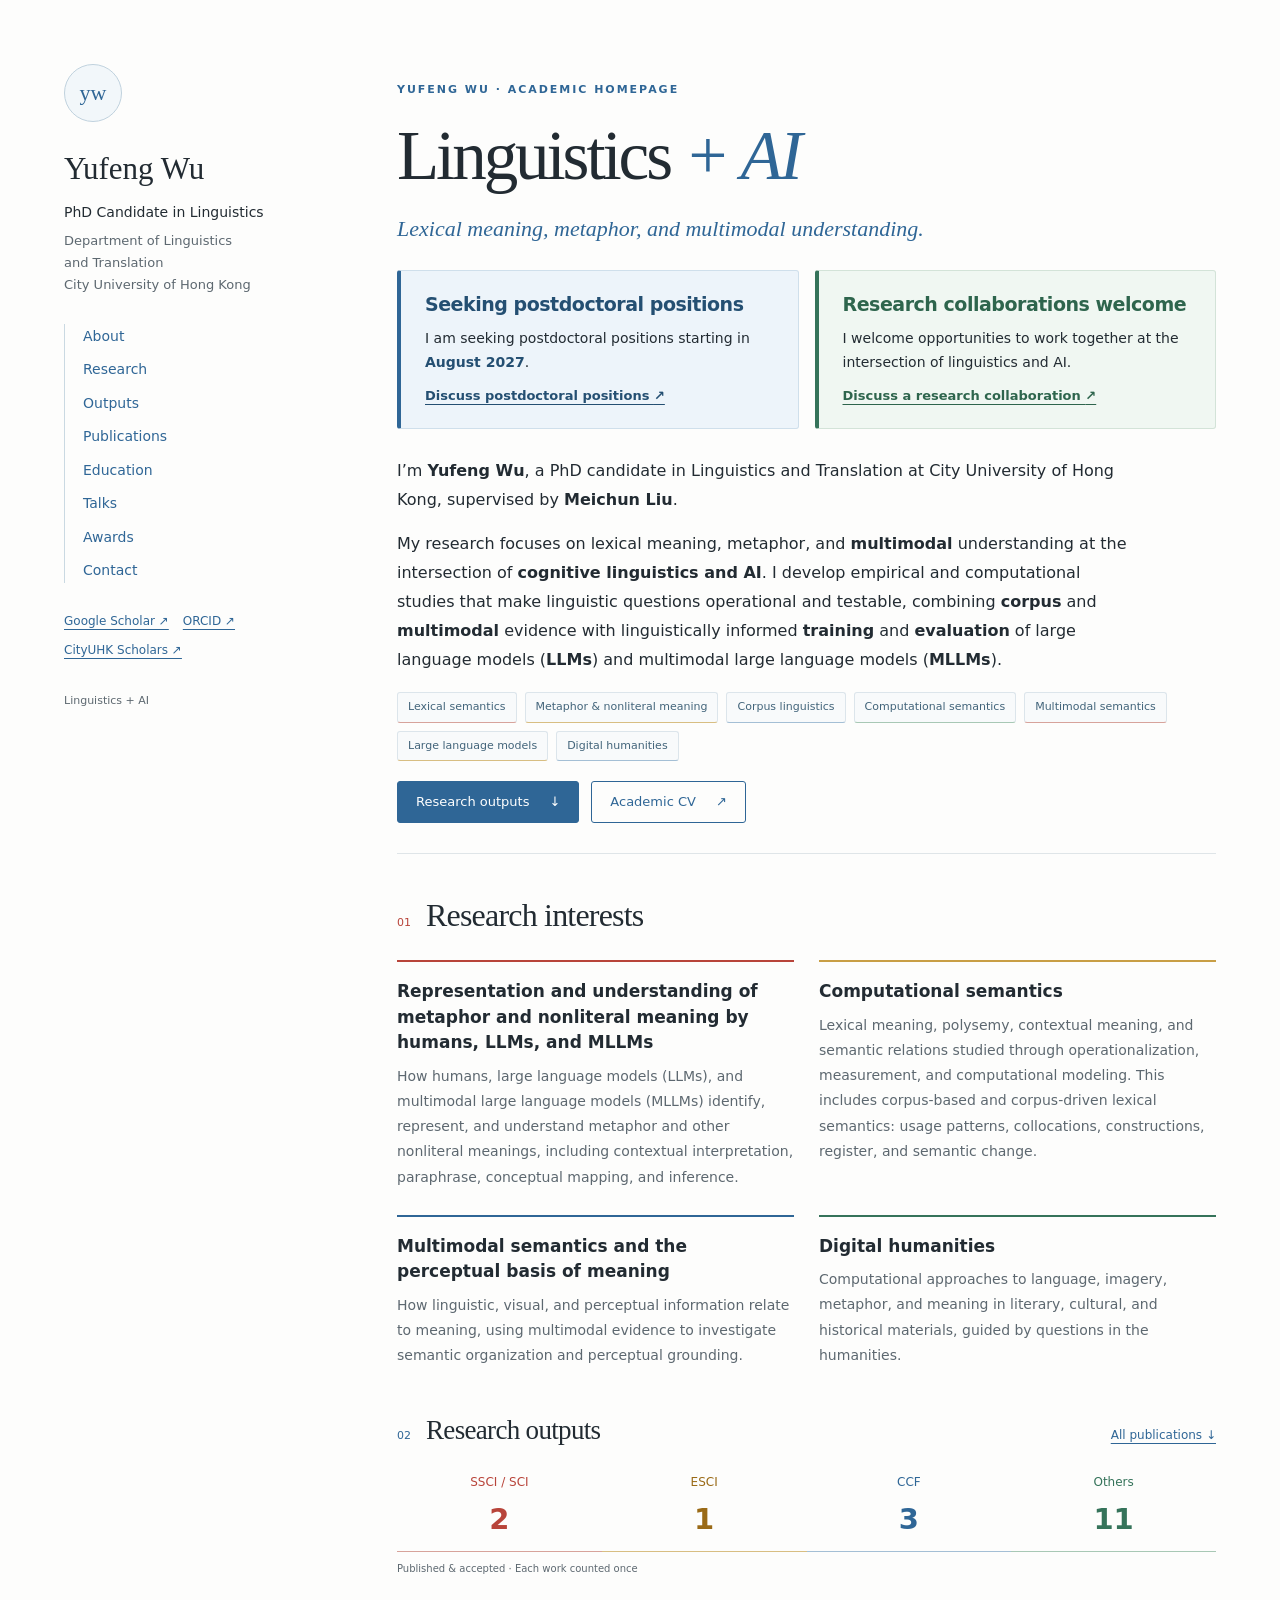
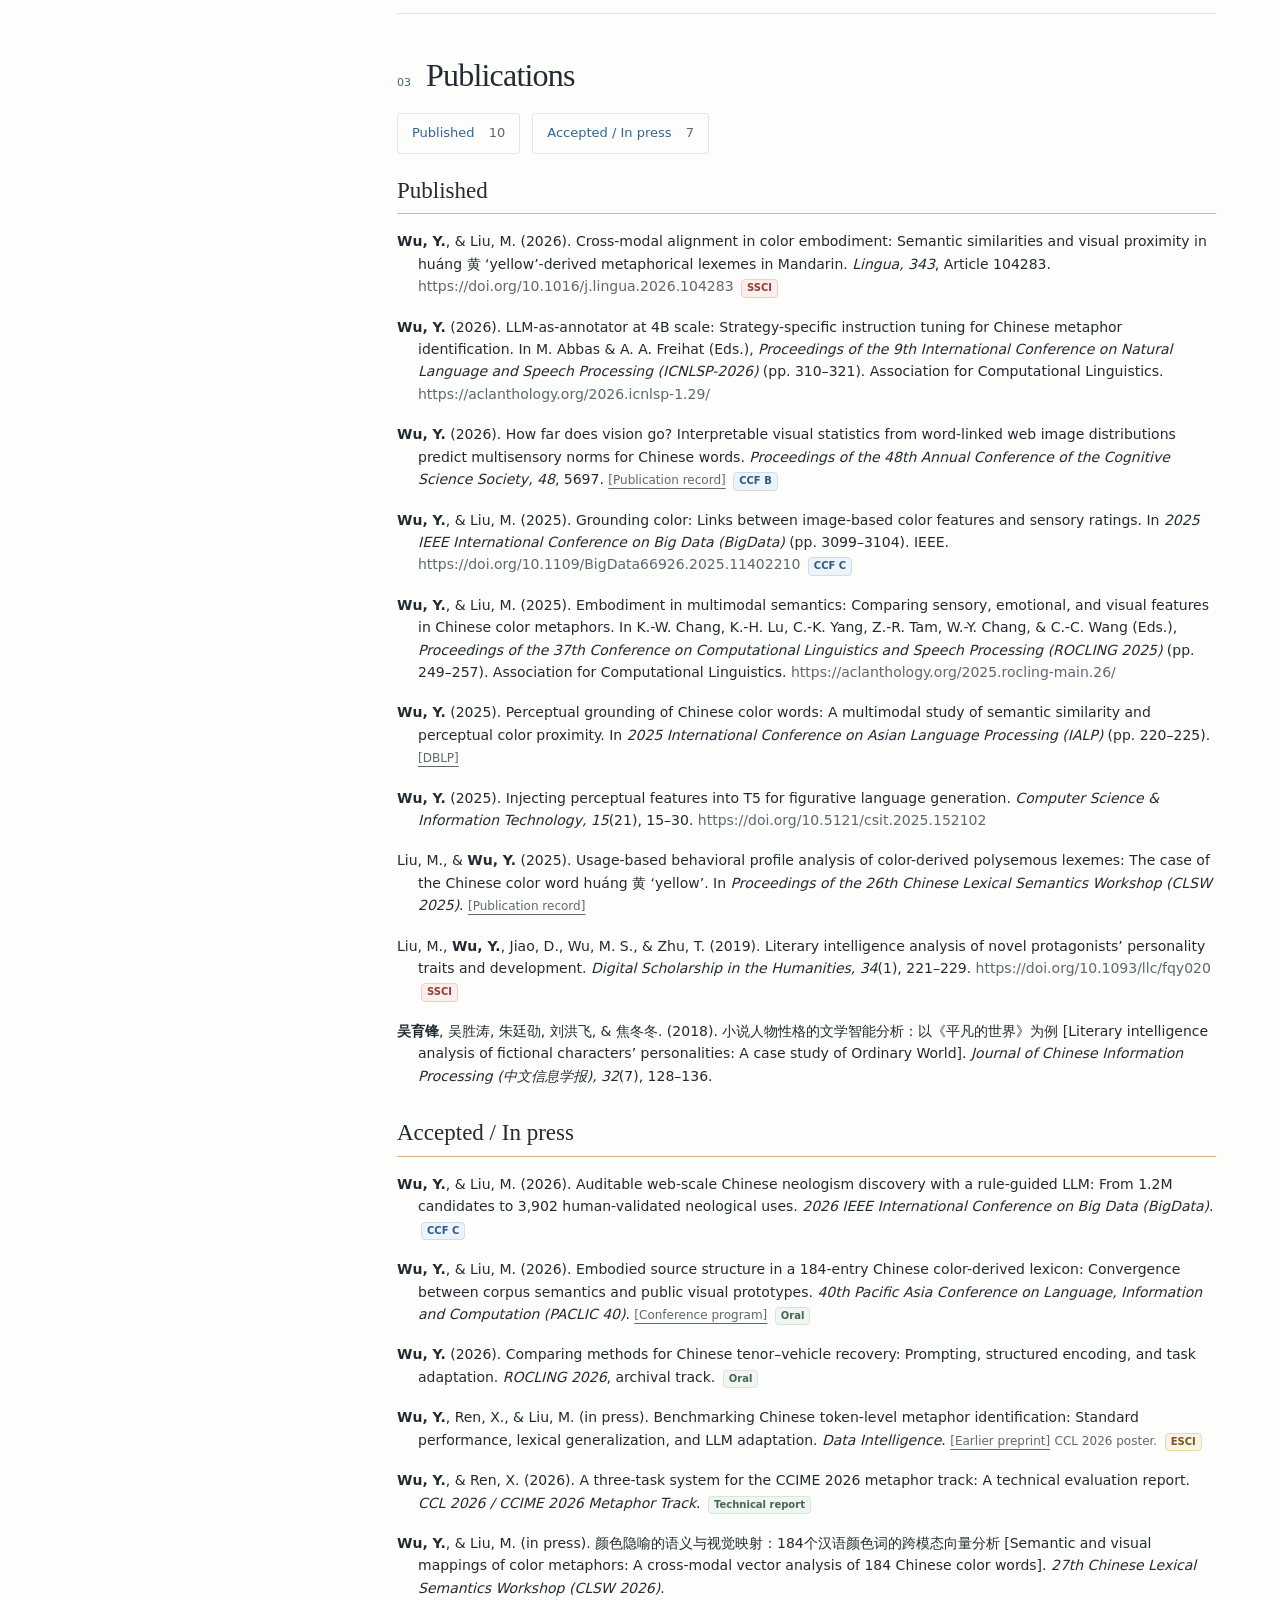
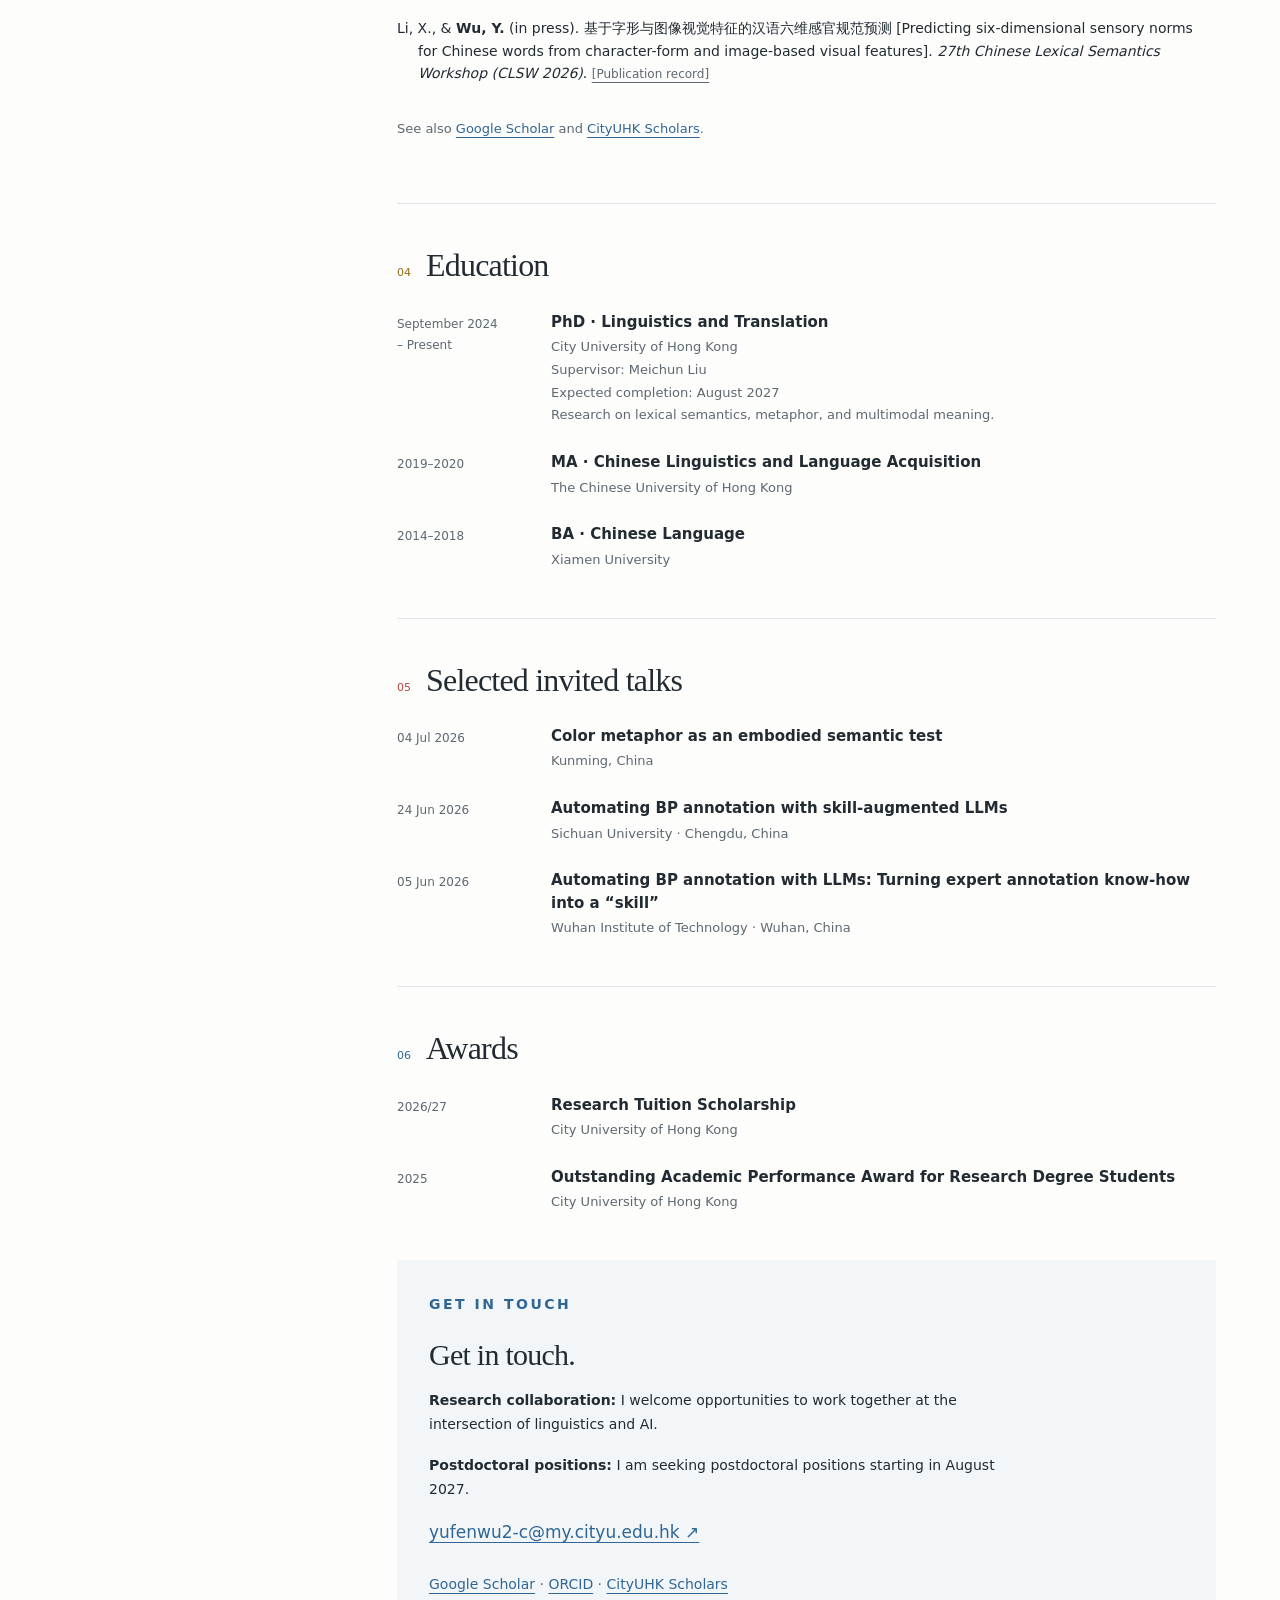
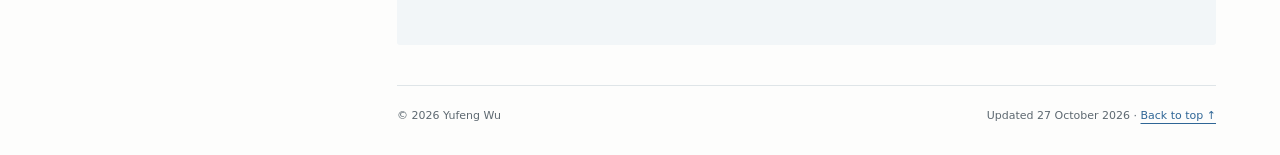
==== commit 46c1449f: "Shorten research bio and add subtle color accents" ====
--- a/index.html
+++ b/index.html
@@ -6,7 +6,7 @@
   <meta name="description" content="Yufeng Wu is a PhD candidate in Linguistics and Translation at City University of Hong Kong. Linguistics + AI: lexical semantics, metaphor, computational semantics, multimodal meaning, and digital humanities.">
   <meta name="keywords" content="Yufeng Wu, Linguistics + AI, lexical semantics, metaphor, corpus linguistics, computational semantics, multimodal semantics, large language models, digital humanities">
   <meta name="theme-color" content="#ffffff"><meta property="og:title" content="Yufeng Wu | Linguistics + AI"><meta property="og:description" content="Linguistics + AI: lexical semantics, metaphor, multimodal meaning, and digital humanities."><meta property="og:type" content="website"><meta property="og:url" content="https://evan-wu59.github.io/">
-  <link rel="canonical" href="https://evan-wu59.github.io/"><link rel="icon" type="image/svg+xml" href="favicon.svg"><link rel="stylesheet" href="styles.css?v=20261028-compact-apa"><script src="site.js" defer></script>
+  <link rel="canonical" href="https://evan-wu59.github.io/"><link rel="icon" type="image/svg+xml" href="favicon.svg"><link rel="stylesheet" href="styles.css?v=20261028-color-accents"><script src="site.js" defer></script>
 </head>
 <body>
 <a class="skip" href="#main">Skip to content</a>
@@ -39,7 +39,7 @@
 </div>
 <div class="intro">
   <p>I’m <strong>Yufeng Wu</strong>, a PhD candidate in Linguistics and Translation at City University of Hong Kong, supervised by <strong>Meichun Liu</strong>.</p>
-  <p>My research focuses on lexical meaning, metaphor, and <strong>multimodal</strong> understanding at the intersection of <strong>cognitive linguistics and AI</strong>. I specialize in developing empirical and computational research designs that make linguistic questions operational and testable. I combine <strong>corpus</strong> and <strong>multimodal</strong> evidence with linguistically informed experiments involving large language models (<strong>LLMs</strong>) and multimodal large language models (<strong>MLLMs</strong>), including model <strong>training</strong> and <strong>evaluation</strong>. These models serve both as tools for linguistic inquiry and as objects of study.</p>
+  <p>My research focuses on lexical meaning, metaphor, and <strong>multimodal</strong> understanding at the intersection of <strong>cognitive linguistics and AI</strong>. I develop empirical and computational studies that make linguistic questions operational and testable, combining <strong>corpus</strong> and <strong>multimodal</strong> evidence with linguistically informed <strong>training</strong> and <strong>evaluation</strong> of large language models (<strong>LLMs</strong>) and multimodal large language models (<strong>MLLMs</strong>).</p>
 </div>
 <ul class="keywords" aria-label="Research keywords"><li>Lexical semantics</li><li>Metaphor &amp; nonliteral meaning</li><li>Corpus linguistics</li><li>Computational semantics</li><li>Multimodal semantics</li><li>Large language models</li><li>Digital humanities</li></ul>
 <div class="hero-actions"><a class="button" href="#highlights">Research outputs <span aria-hidden="true">↓</span></a><a class="button secondary" href="cv.html">Academic CV <span aria-hidden="true">↗</span></a></div>
--- a/styles.css
+++ b/styles.css
@@ -1,142 +1,265 @@
 :root{--paper:#ffffff;--ink:#171717;--muted:#626262;--line:#dedede;--green:#292929;--pale:#f4f4f4;--accent:#777777;--serif:Georgia,'Times New Roman',serif;--sans:system-ui,-apple-system,BlinkMacSystemFont,'Segoe UI',sans-serif}+ 
 *{box-sizing:border-box}html{scroll-behavior:smooth;scroll-padding-top:32px}body{margin:0;background:var(--paper);color:var(--ink);font:16px/1.75 var(--sans)}a{color:var(--green);text-underline-offset:4px;text-decoration-thickness:1px}a:hover{color:#000000}button,a{-webkit-tap-highlight-color:transparent}a:focus-visible,button:focus-visible{outline:3px solid var(--accent);outline-offset:5px}.skip{position:absolute;left:20px;top:-80px;background:var(--ink);color:white;padding:10px 20px;z-index:10}.skip:focus{top:12px}.layout{max-width:1320px;margin:auto;padding:64px 64px 30px;display:grid;grid-template-columns:245px minmax(0,1fr);gap:88px}.sidebar{position:sticky;top:48px;align-self:start}.monogram{display:grid;place-items:center;width:58px;height:58px;border:1px solid #c7c7c7;border-radius:50%;font:22px var(--serif);color:var(--green);margin-bottom:28px}.identity{font:31px/1.2 var(--serif);text-decoration:none;color:var(--ink)}.role{font-size:14px;margin:12px 0 0}.affiliation{font-size:13px;line-height:1.7;color:var(--muted);margin:5px 0 28px}.navigation{display:flex;flex-direction:column;gap:9px;border-left:1px solid var(--line);padding-left:18px;margin:28px 0}.navigation a{text-decoration:none;font-size:14px}.profile-links{display:flex;gap:8px 14px;flex-wrap:wrap;font-size:12px;max-width:220px}.sidebar-note{font-size:11px;color:var(--muted);margin-top:30px}.eyebrow{text-transform:uppercase;letter-spacing:.18em;font-size:11px;font-weight:650;color:var(--green);margin:0 0 20px}h1{font:normal clamp(44px,5.4vw,72px)/1.08 var(--serif);letter-spacing:-.045em;margin:0 0 26px}h1 em{font-weight:normal;color:var(--green)}.intro{font-size:18px;line-height:1.85;max-width:700px}.intro p{margin:0 0 16px}.intro strong{font-weight:550}.hero{padding:16px 0 48px}.hero-actions{display:flex;flex-wrap:wrap;gap:12px;margin-top:28px}.button{display:inline-flex;align-items:center;justify-content:center;gap:20px;border:1px solid var(--green);padding:10px 18px;text-decoration:none;font:13px/1.5 var(--sans);border-radius:3px;background:var(--green);color:white;cursor:pointer}.button:hover{background:var(--ink);color:white}.button.secondary{background:transparent;color:var(--green)}.button.secondary:hover{background:var(--pale)}.concept-strip{display:flex;align-items:center;gap:18px;margin-top:38px;color:var(--muted);font:italic 17px var(--serif)}.concept-strip span:not(.rule){white-space:nowrap}.concept-strip .rule{height:1px;background:#cccccc;flex:1}.section{border-top:1px solid var(--line);padding:42px 0 46px}.section-head{display:flex;align-items:baseline;gap:15px;margin-bottom:26px}.section-num{font-size:11px;color:var(--accent);font-variant-numeric:tabular-nums}h2{font:normal 32px/1.2 var(--serif);letter-spacing:-.025em;margin:0}h3{font-weight:550;font-size:17px;line-height:1.5;margin:0 0 8px}p{margin:0 0 16px}.research-grid{display:grid;grid-template-columns:repeat(2,minmax(0,1fr));gap:25px}.research-item{border-top:2px solid #bdbdbd;padding-top:17px}.research-item:nth-child(2){border-color:#bdbdbd}.research-item:nth-child(3){border-color:#bdbdbd}.research-item p{font-size:14px;line-height:1.8;color:var(--muted);margin:0}.method-note{font-size:13px;color:var(--muted);border-left:2px solid var(--line);padding:0 0 0 17px;margin:26px 0 0}.filters{display:flex;flex-wrap:wrap;gap:8px;margin-bottom:12px}.filters[hidden]{display:none}.filter{border:1px solid var(--line);border-radius:30px;background:transparent;color:var(--muted);font:12px var(--sans);padding:8px 14px;cursor:pointer}.filter[aria-pressed=true]{background:var(--ink);border-color:var(--ink);color:white}.filter:hover{border-color:var(--green)}.publication{display:grid;grid-template-columns:44px minmax(0,1fr);gap:20px;padding:25px 0;border-bottom:1px solid var(--line)}.publication[hidden]{display:none}.publication:last-child{border-bottom:0;padding-bottom:0}.year{font-size:12px;color:var(--muted);padding-top:4px}.publication h4{font-size:16px}.publication h4 a{color:var(--ink);text-decoration:none}.publication h4 a:hover{text-decoration:underline;color:var(--green)}.authors,.venue{font-size:13px;color:var(--muted);margin:5px 0}.authors strong{color:var(--ink);font-weight:600}.venue{font-style:italic}.paper-link{font-size:12px;display:inline-block;margin-top:4px}.section-note{font-size:13px;color:var(--muted);margin-top:25px}.timeline-row{display:grid;grid-template-columns:130px minmax(0,1fr);gap:24px;margin:0 0 24px}.timeline-row:last-child{margin-bottom:0}.timeline-row .date{font-size:12px;color:var(--muted);padding-top:3px}.timeline-row h3{font-size:15px;margin:0 0 3px}.timeline-row p{font-size:13px;color:var(--muted);margin:0}.contact{background:var(--pale);padding:32px;border-radius:3px;margin:0 0 40px}.contact h2{margin:0 0 15px;font-size:30px}.contact p{font-size:14px;max-width:570px}.email{font-size:17px;overflow-wrap:anywhere}.footer{border-top:1px solid var(--line);padding-top:20px;display:flex;justify-content:space-between;gap:20px;font-size:11px;color:var(--muted)}.sr-only{position:absolute;width:1px;height:1px;padding:0;overflow:hidden;clip:rect(0,0,0,0);white-space:nowrap;border:0}.cv-wrap{max-width:900px;margin:50px auto;padding:0 40px 40px}.cv-wrap h1{font-size:48px;margin-bottom:10px}.cv-wrap .section{padding:25px 0}.cv-wrap h2{font-size:27px}.cv-wrap .cv-top{display:flex;justify-content:space-between;gap:20px;margin-bottom:35px}.cv-wrap .publication{padding:16px 0}.cv-wrap .intro{font-size:15px}+ 
 @media(min-width:1400px){.layout{gap:110px}}@media(max-width:1000px){.layout{padding:45px 35px;gap:45px;grid-template-columns:200px minmax(0,1fr)}.research-grid{grid-template-columns:1fr;gap:20px}.research-item{padding-top:12px}.research-item p{max-width:600px}}@media(max-width:700px){html{scroll-padding-top:20px}.layout{display:block;padding:28px 24px}.sidebar{position:static;display:grid;grid-template-columns:50px 1fr;gap:0 16px}.monogram{grid-row:1/4;width:46px;height:46px;font-size:19px;margin:0}.identity{font-size:26px;align-self:center}.role{margin:7px 0 0;font-size:12px}.affiliation{grid-column:2;margin:2px 0 0;font-size:12px}.navigation{grid-column:1/-1;flex-direction:row;flex-wrap:wrap;gap:10px 19px;border:0;padding:16px 0;margin:20px 0 0;border-top:1px solid var(--line);border-bottom:1px solid var(--line)}.navigation a{font-size:12px}.profile-links,.sidebar-note{display:none}.hero{padding:38px 0}.eyebrow{font-size:10px;margin-bottom:17px}h1{font-size:49px}.intro{font-size:16px;line-height:1.85}.concept-strip{gap:10px;font-size:14px}.section{padding:32px 0}.section-head{margin-bottom:22px}h2{font-size:29px}.research-grid{gap:23px}.publication{grid-template-columns:35px minmax(0,1fr);gap:13px}.publication h4{font-size:15px}.timeline-row{grid-template-columns:85px minmax(0,1fr);gap:17px}.contact{padding:25px 22px}.contact h2{font-size:27px}.footer{font-size:10px}.cv-wrap{padding:0 23px 25px;margin:25px auto}.cv-wrap .cv-top{flex-wrap:wrap}.cv-wrap h1{font-size:40px}}+ 
 @media(prefers-reduced-motion:reduce){html{scroll-behavior:auto}}@media print{body{background:white;color:#111;font-size:11pt}.no-print,.skip,.sidebar,.filters,.hero-actions,.contact,.footer{display:none!important}.layout,.cv-wrap{display:block;max-width:none;margin:0;padding:0}.section{padding:16px 0}.publication,.timeline-row{break-inside:avoid}a{color:inherit;text-decoration:none}.cv-wrap h1{font-size:30pt}.cv-wrap h2{font-size:18pt}.cv-wrap .intro{font-size:11pt}.publication h4{font-size:11pt}.authors,.venue,.timeline-row p{font-size:10pt}.publication{padding:12px 0}h2,h3{break-after:avoid}.section-head{margin-bottom:14px}@page{margin:18mm}}-
++
+  
 .hero-subtitle{font:italic 22px/1.5 var(--serif);color:var(--green);margin:-8px 0 25px}+ 
 .keywords{list-style:none;padding:0;margin:25px 0 0;display:flex;flex-wrap:wrap;gap:8px}+ 
 .keywords li{font-size:11px;line-height:1.5;border:1px solid var(--line);border-radius:3px;padding:6px 10px;color:var(--green)}+ 
 .research-item:nth-child(4){border-color:#bdbdbd}+ 
 .publication h4{font-weight:550;line-height:1.5;margin:0 0 8px}+ 
 .publication-jumps{display:flex;flex-wrap:wrap;gap:12px;margin-bottom:28px}+ 
 .publication-jumps a{border:1px solid var(--line);padding:8px 14px;border-radius:3px;font-size:13px;text-decoration:none}+ 
 .publication-jumps a:hover{background:var(--pale)}+ 
 .publication-jumps span{font-variant-numeric:tabular-nums;margin-left:10px;color:var(--muted)}+ 
 .publication-group{margin-top:34px;scroll-margin-top:30px}+ 
 .publication-group-title{font:normal 25px/1.3 var(--serif);padding-bottom:12px;border-bottom:2px solid #bdbdbd;margin:0}+ 
 #accepted .publication-group-title{border-color:#bdbdbd}+ 
 .translation{font-size:12px;color:var(--muted);line-height:1.6;margin:6px 0}+ 
 .opportunity-grid{display:grid;grid-template-columns:repeat(2,minmax(0,1fr));gap:16px;margin:0 0 28px}+ 
 .opportunities{background:var(--pale);border:1px solid #dedede;border-left:4px solid var(--green);border-radius:3px;padding:20px 24px;margin:0;break-inside:avoid;display:flex;flex-direction:column}+ 
 .opportunities .opportunity-title{font:600 19px/1.4 var(--sans);color:var(--green);margin:0 0 10px}+ 
 .opportunities p{font-size:14px;line-height:1.7;margin:0 0 10px}+ 
 .opportunities .opportunity-link{font-size:13px;font-weight:600;margin-top:auto}+ 
 .collaboration{background:#f5f5f5;border-color:#dedede;border-left-color:#777777}+ 
 @media(max-width:1000px){.opportunity-grid{grid-template-columns:1fr}}+ 
 @media(max-width:700px){.hero h1{font-size:clamp(36px,10.5vw,49px)}.hero-subtitle{font-size:20px}.publication-group-title{font-size:23px}}+ 
 @media print{.publication-jumps{display:none}.research-grid{grid-template-columns:1fr 1fr}.publication-group-title{break-after:avoid}h4{break-after:avoid}}-
++
+  
 .hero .intro{font-size:16px;line-height:1.8;max-width:740px}+ 
 .hero .keywords{margin-top:18px}+ 
 .hero .hero-actions{margin-top:20px}+ 
 .hero{padding-bottom:30px}+ 
 .opportunities:not(.collaboration){background:#202020;border-color:#202020;border-left-color:#777777;color:#fff}+ 
 .opportunities:not(.collaboration) .opportunity-title,.opportunities:not(.collaboration) .opportunity-link{color:#fff}+ 
 .opportunities:not(.collaboration) strong{color:#ffffff}+ 
 .highlights{padding:0 0 36px;scroll-margin-top:30px}+ 
 .highlight-heading{display:flex;align-items:baseline;justify-content:space-between;gap:16px;margin-bottom:18px}+ 
 .highlight-heading h2{font-size:27px}+ 
 .highlight-heading>a{font-size:12px;white-space:nowrap}+ 
 .research-stats{width:100%;border-collapse:collapse;table-layout:fixed;text-align:center}+ 
 .research-stats th{width:25%;padding:8px 0;color:var(--muted);font:500 12px/1.5 var(--sans)}+ 
 .research-stats th a{color:inherit;text-decoration:none}+ 
 .research-stats th a:hover{text-decoration:underline}+ 
 .research-stats td{padding:2px 0 13px;border-bottom:1px solid var(--line);font:650 29px/1.3 var(--sans);font-variant-numeric:tabular-nums;color:var(--ink)}+ 
 .stats-note{font-size:10px;line-height:1.6;color:var(--muted);margin:9px 0 0}+ 
 @media(max-width:700px){.research-stats th{font-size:11px}.research-stats td{font-size:25px}.highlight-heading h2{font-size:24px}}+ 
 .publication-badges{display:flex;flex-wrap:wrap;gap:6px;margin:0 0 10px}+ 
 .badge{display:inline-flex;align-items:center;font:650 11px/1.4 var(--sans);padding:4px 8px;border:1px solid transparent;border-radius:4px;text-decoration:none;letter-spacing:.015em}+ 
 .badge.esci{background:#f3f3f3;color:#292929;border-color:#d9d9d9}+ 
 .badge.ssci{background:#f3f3f3;color:#292929;border-color:#d9d9d9}+ 
 .badge.ccf-b{background:#f3f3f3;color:#292929;border-color:#d9d9d9}+ 
 .badge.ccf-c{background:#f3f3f3;color:#292929;border-color:#d9d9d9}+ 
 .badge.type{background:#f7f7f7;color:#555555;border-color:#dedede}+ 
 .badge.status-published{background:#ffffff;color:#555555}+ 
 .badge.status-accepted{background:#ededed;color:#333333;border-color:#d9d9d9}+ 
 a.badge:hover{filter:brightness(.95);text-decoration:underline}+ 
 .publication{scroll-margin-top:30px}+ 
 .publication h4{font-size:17px;font-weight:650}+ 
 .publication .venue{font-size:13px;color:#555555;font-style:normal}+ 
 .badge-note{font-size:12px;line-height:1.7;border-top:1px solid var(--line);padding-top:16px}-
++
+  
 @media print{.highlights{display:none}.opportunities:not(.collaboration){background:white;color:#111;border-color:#aaa}.opportunities:not(.collaboration) .opportunity-title,.opportunities:not(.collaboration) .opportunity-link,.opportunities:not(.collaboration) strong{color:#111}.badge{border-color:#aaa!important;color:#111!important}}-
-
-/* Compact APA-style references shared by the homepage and public CV. */
-.publication.compact-publication,.cv-wrap .publication.compact-publication{display:block;padding:9px 0;border:0;margin:0;scroll-margin-top:30px}
-.compact-publication .apa-reference{margin:0;padding-left:1.5em;text-indent:-1.5em;font-size:14px;line-height:1.6;color:var(--ink);overflow-wrap:anywhere}
-.apa-reference strong{font-weight:650}
-.apa-reference em{font-style:italic}
-.apa-reference .citation-link{color:var(--muted);text-decoration:none}
-.apa-reference .citation-link:hover{text-decoration:underline;color:var(--ink)}
-.apa-reference .citation-extra{font-size:12px;color:var(--muted);white-space:normal}
-.apa-reference .citation-note{font-size:12px;color:var(--muted)}
-.apa-reference .citation-badges{display:inline;text-indent:0;white-space:normal}
-.apa-reference .badge{display:inline-block;vertical-align:baseline;margin:0 0 0 3px;padding:1px 5px;font-size:10px;line-height:1.45;text-indent:0;white-space:nowrap;letter-spacing:0}
-#publications>.section-head{margin-bottom:18px}
-#publications .publication-jumps{margin-bottom:18px}
-#publications .publication-group{margin-top:22px}
-#publications .publication-group-title{padding-bottom:8px;margin-bottom:7px;font-size:23px;border-bottom-width:1px}
-@media(max-width:700px){.compact-publication .apa-reference{font-size:13px;line-height:1.65;padding-left:1.2em;text-indent:-1.2em}.publication.compact-publication,.cv-wrap .publication.compact-publication{padding:8px 0}}
-@media print{.compact-publication .apa-reference{font-size:10pt;line-height:1.45}.publication.compact-publication,.cv-wrap .publication.compact-publication{padding:5px 0}}
++
++
+/* Compact APA-style references shared by the homepage and public CV. */+
+.publication.compact-publication,.cv-wrap .publication.compact-publication{display:block;padding:9px 0;border:0;margin:0;scroll-margin-top:30px}+
+.compact-publication .apa-reference{margin:0;padding-left:1.5em;text-indent:-1.5em;font-size:14px;line-height:1.6;color:var(--ink);overflow-wrap:anywhere}+
+.apa-reference strong{font-weight:650}+
+.apa-reference em{font-style:italic}+
+.apa-reference .citation-link{color:var(--muted);text-decoration:none}+
+.apa-reference .citation-link:hover{text-decoration:underline;color:var(--ink)}+
+.apa-reference .citation-extra{font-size:12px;color:var(--muted);white-space:normal}+
+.apa-reference .citation-note{font-size:12px;color:var(--muted)}+
+.apa-reference .citation-badges{display:inline;text-indent:0;white-space:normal}+
+.apa-reference .badge{display:inline-block;vertical-align:baseline;margin:0 0 0 3px;padding:1px 5px;font-size:10px;line-height:1.45;text-indent:0;white-space:nowrap;letter-spacing:0}+
+#publications>.section-head{margin-bottom:18px}+
+#publications .publication-jumps{margin-bottom:18px}+
+#publications .publication-group{margin-top:22px}+
+#publications .publication-group-title{padding-bottom:8px;margin-bottom:7px;font-size:23px;border-bottom-width:1px}+
+@media(max-width:700px){.compact-publication .apa-reference{font-size:13px;line-height:1.65;padding-left:1.2em;text-indent:-1.2em}.publication.compact-publication,.cv-wrap .publication.compact-publication{padding:8px 0}}+
+@media print{.compact-publication .apa-reference{font-size:10pt;line-height:1.45}.publication.compact-publication,.cv-wrap .publication.compact-publication{padding:5px 0}}+
+
+/* Restrained red, yellow, blue and green accents on a light reading surface. */
+:root{--paper:#fdfdfc;--ink:#222b32;--muted:#5d6870;--line:#dfe5e8;--green:#2f6696;--pale:#f1f6fa;--accent:#b8443a;--red:#b8443a;--yellow:#9a6a16;--blue:#2f6696;--leaf:#35735a}
+a:hover{color:#234c71}
+.monogram{border-color:#bfd1dd;color:var(--blue);background:#f2f7fa}
+.hero h1 em{color:var(--blue)}
+.navigation{border-left-color:#cad9e2}
+.navigation a:hover{color:var(--blue)}
+.keywords li{background:#f8fafb;border-color:#dce5eb;color:#42647a}
+.keywords li:nth-child(4n+1){border-bottom-color:#d7a39b}
+.keywords li:nth-child(4n+2){border-bottom-color:#d8be82}
+.keywords li:nth-child(4n+3){border-bottom-color:#a4bfd5}
+.keywords li:nth-child(4n){border-bottom-color:#a8c8b5}
+.opportunities:not(.collaboration){background:#edf4fa;border-color:#cfdfeb;border-left-color:var(--blue);color:var(--ink)}
+.opportunities:not(.collaboration) .opportunity-title,.opportunities:not(.collaboration) .opportunity-link,.opportunities:not(.collaboration) strong{color:#244f72}
+.collaboration{background:#f0f7f2;border-color:#d3e3d8;border-left-color:var(--leaf)}
+.collaboration .opportunity-title,.collaboration .opportunity-link{color:#2e654d}
+.research-item:nth-child(1){border-top-color:var(--red)}
+.research-item:nth-child(2){border-top-color:#c89e45}
+.research-item:nth-child(3){border-top-color:var(--blue)}
+.research-item:nth-child(4){border-top-color:var(--leaf)}
+#research .section-num{color:var(--red)}
+#highlights .section-num{color:var(--blue)}
+#publications>.section-head .section-num{color:var(--leaf)}
+#education .section-num{color:var(--yellow)}
+#talks .section-num{color:var(--red)}
+#awards .section-num{color:var(--blue)}
+.research-stats th:nth-child(1),.research-stats td:nth-child(1){color:var(--red)}
+.research-stats th:nth-child(2),.research-stats td:nth-child(2){color:var(--yellow)}
+.research-stats th:nth-child(3),.research-stats td:nth-child(3){color:var(--blue)}
+.research-stats th:nth-child(4),.research-stats td:nth-child(4){color:var(--leaf)}
+.research-stats td:nth-child(1){border-bottom-color:#d7a39b}
+.research-stats td:nth-child(2){border-bottom-color:#d8be82}
+.research-stats td:nth-child(3){border-bottom-color:#a4bfd5}
+.research-stats td:nth-child(4){border-bottom-color:#a8c8b5}
+.badge.ssci{background:#fbefed;color:#973c33;border-color:#edcfc9}
+.badge.esci{background:#faf4e4;color:#7b5816;border-color:#e8d9af}
+.badge.ccf-b,.badge.ccf-c{background:#edf3fa;color:#2b5d88;border-color:#ccdeed}
+.badge.type{background:#f1f6f2;color:#426951;border-color:#d6e4d9}
+#published .publication-group-title{border-color:#a9c8b6}
+#accepted .publication-group-title{border-color:#c9b57e}
+.contact{background:#f2f6f8}
+@media print{body{background:white;color:#111}.opportunities:not(.collaboration),.collaboration{background:white;color:#111;border-color:#aaa}.opportunities:not(.collaboration) .opportunity-title,.opportunities:not(.collaboration) .opportunity-link,.opportunities:not(.collaboration) strong,.collaboration .opportunity-title,.collaboration .opportunity-link{color:#111}}
